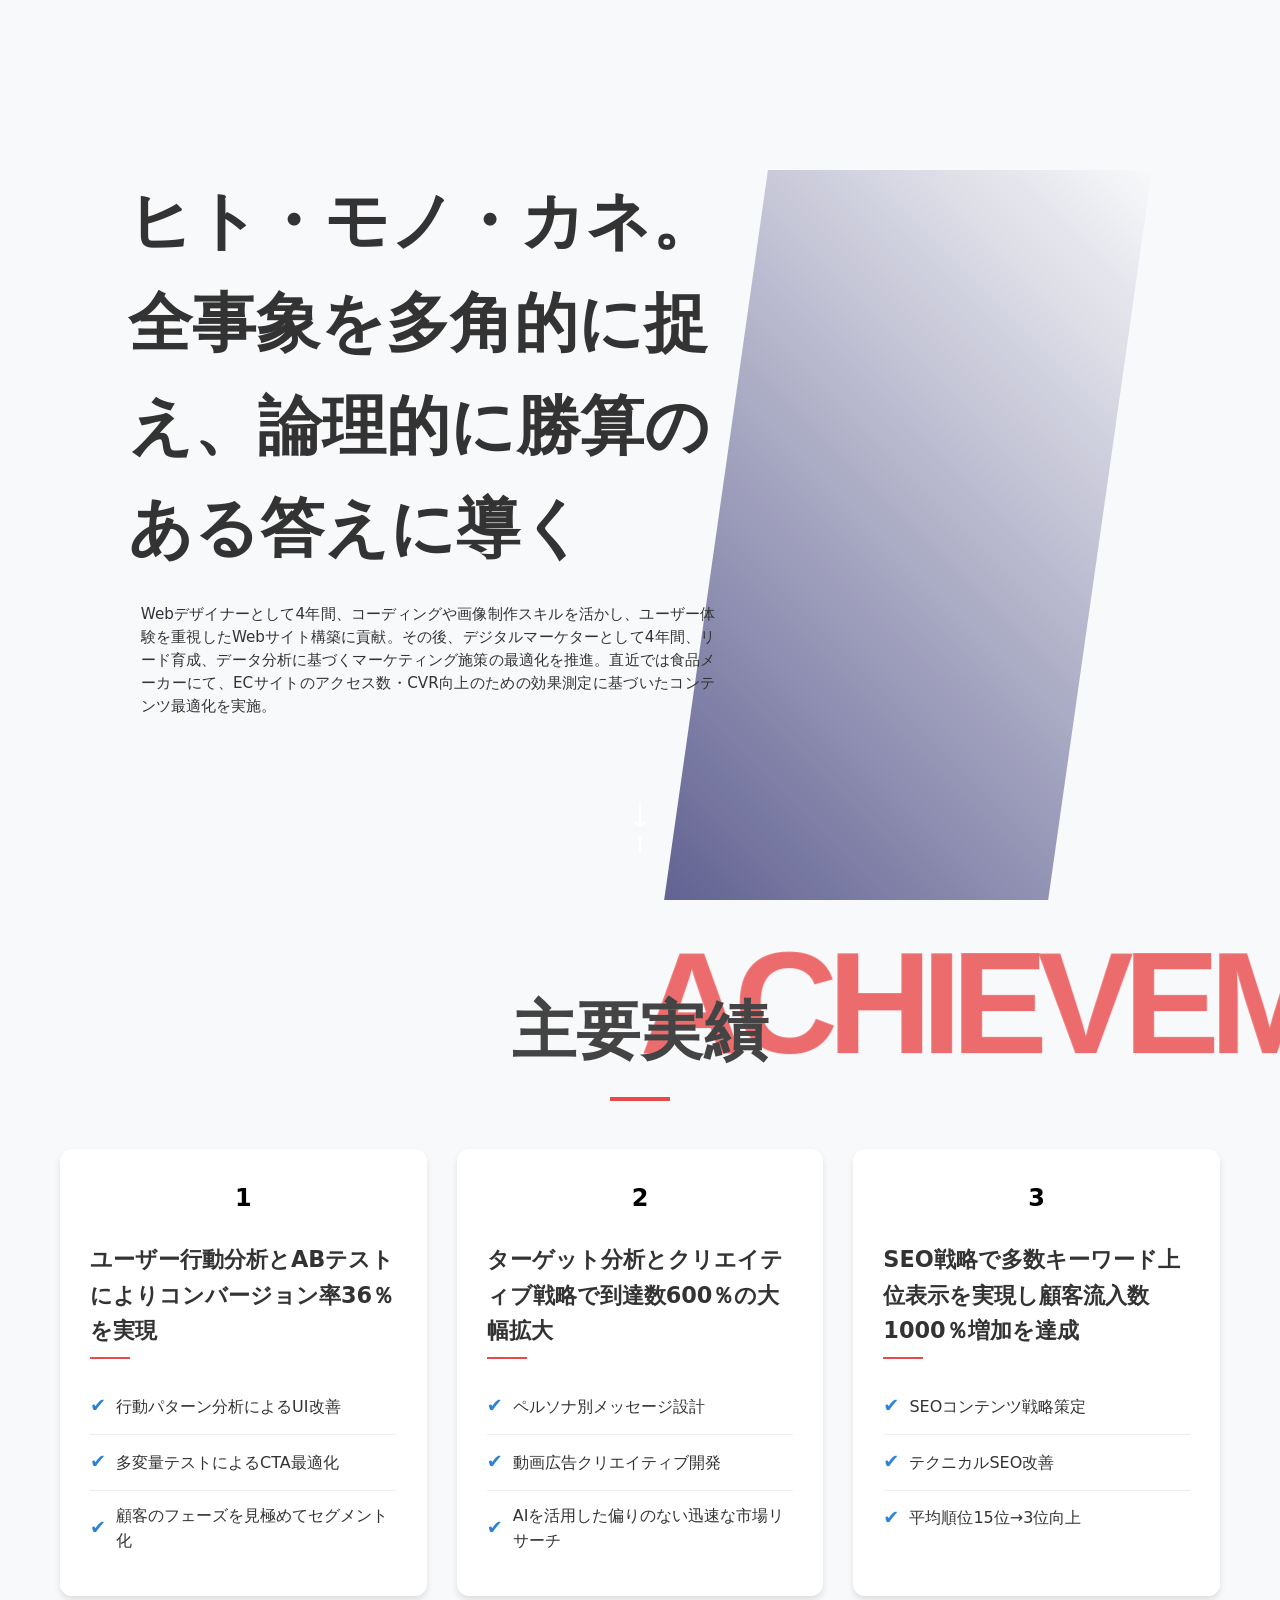
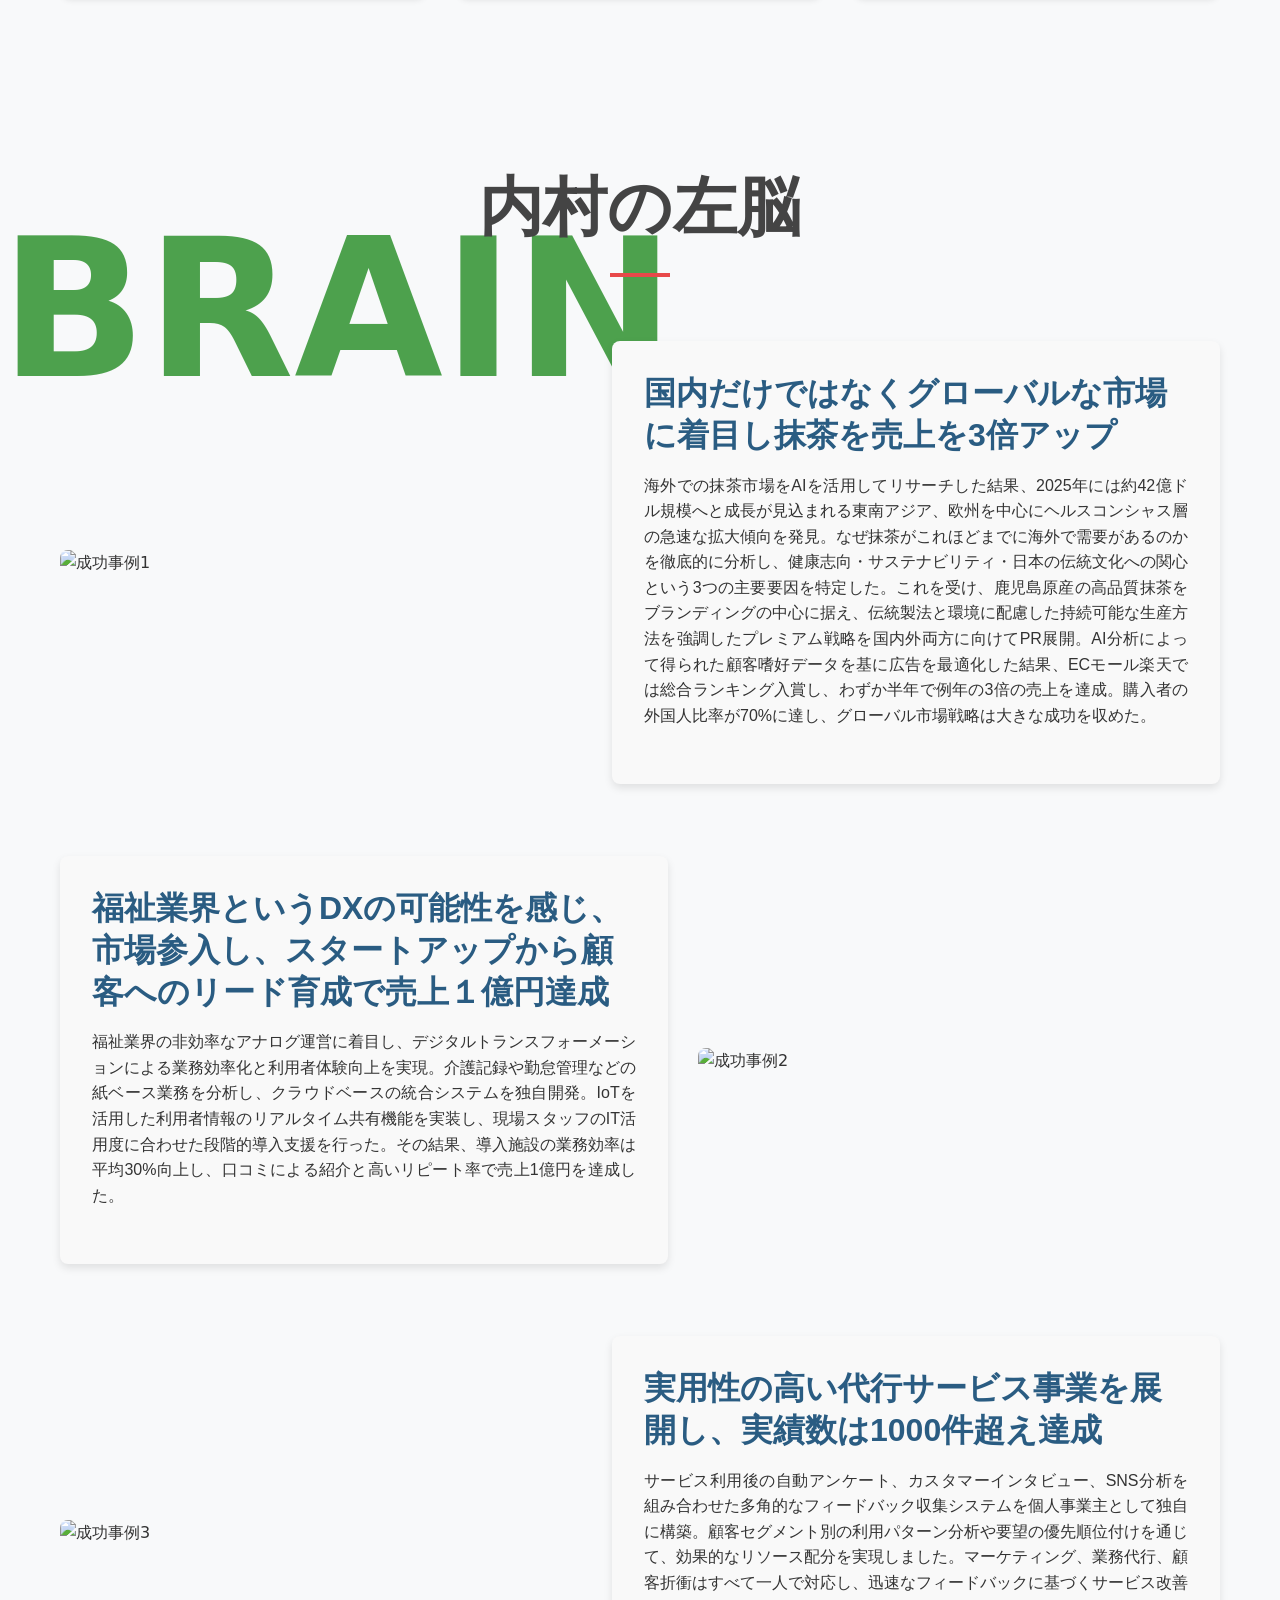
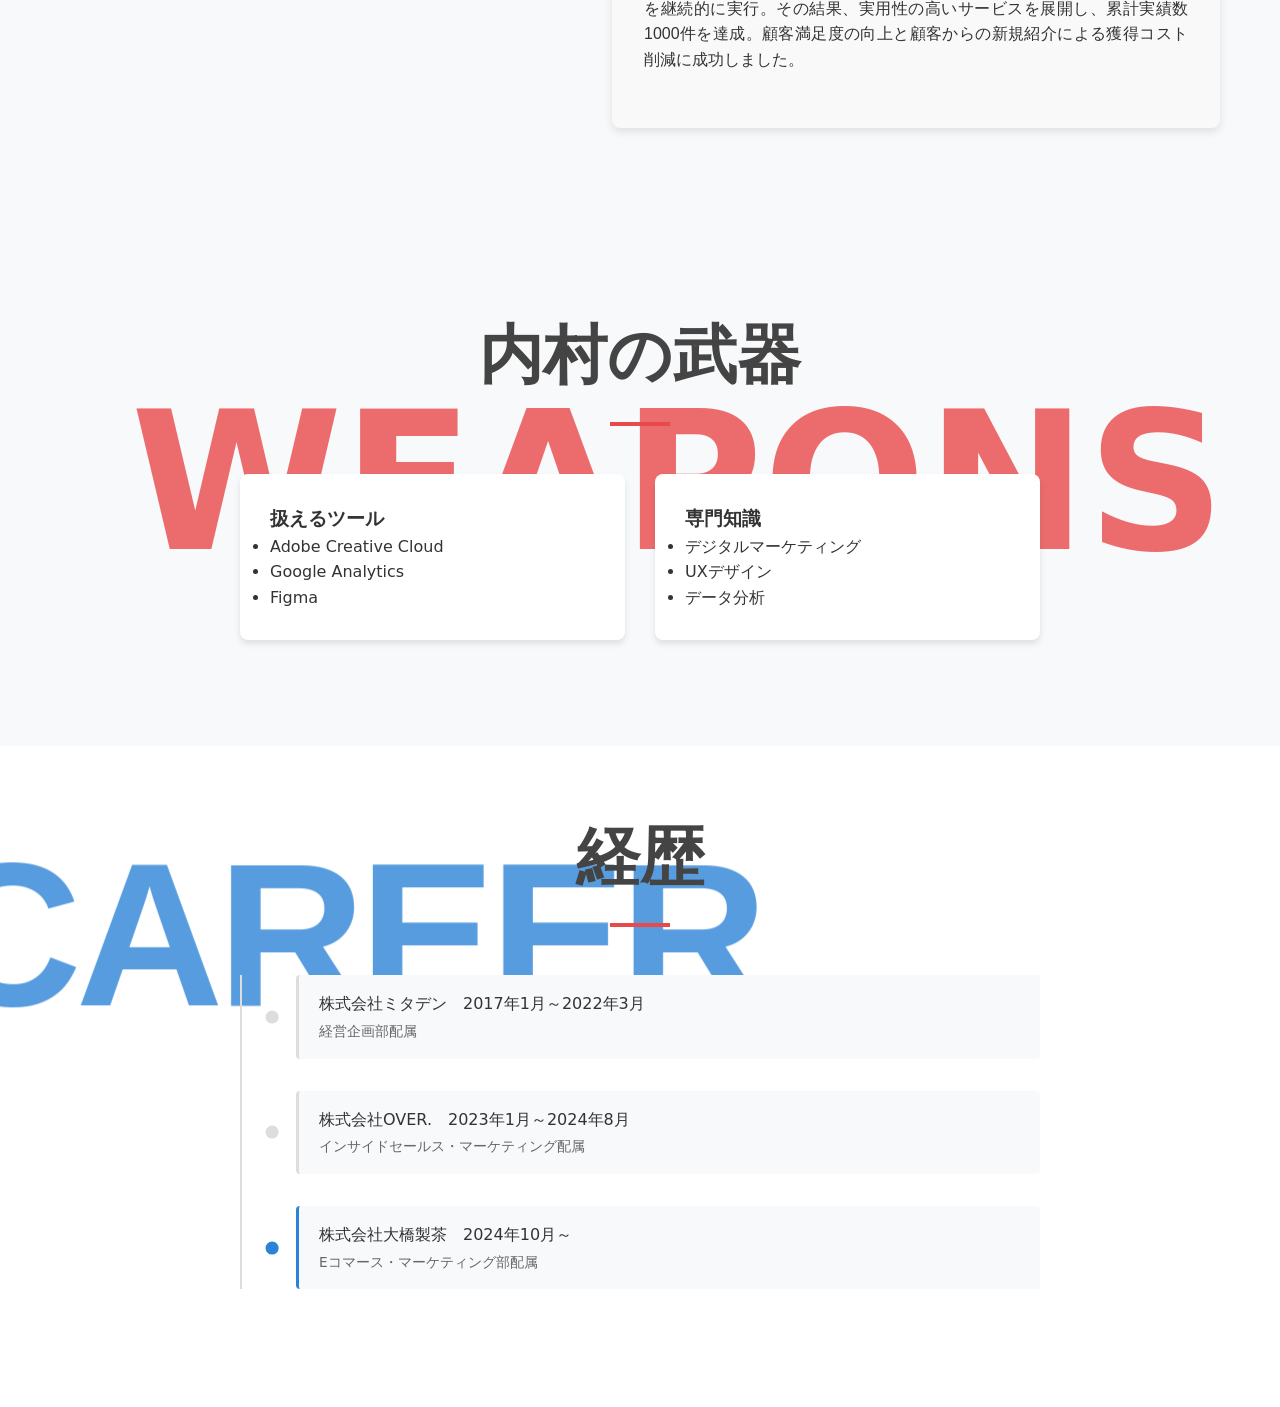
==== index.html @ acde678f "Add files via upload" ====
<!DOCTYPE html>
<html lang="ja">
<head>
<meta name="google-site-verification" content="MJXux5KA7sxXPzVAfUgo25WZaabigM0VlkFsy8UiKfc" />
  <meta charset="UTF-8">
  <meta name="viewport" content="width=device-width, initial-scale=1.0">
  <title>内村星弥の左脳</title>
  <style>
    :root {
            --primary: #2A5C82;
            --accent: #FF6B6B;
        }

        * {
            margin: 0;
            padding: 0;
            box-sizing: border-box;
        }

        body {
            font-family: 'Segoe UI', system-ui, sans-serif;
            overflow-x: hidden;
            background: #0a192f;
            color: white;
        }

        .hero-section {
            height: 100vh;
            position: relative;
            display: flex;
            align-items: center;
            padding: 0 10%;
            overflow: hidden;
        }

        .hero-content {
            position: relative;
            z-index: 2;
            max-width: 600px;
        }

        .hero-title {
            font-size: 4rem;
            margin-bottom: 1.5rem;
            opacity: 0;
            transform: translateY(30px);
            animation: titleReveal 1s 0.5s cubic-bezier(0.23, 1, 0.32, 1) forwards;
        }

        @keyframes titleReveal {
            to {
                opacity: 1;
                transform: translateY(0);
            }
        }

        .hero-image {
         position: absolute;
    right: 10%;
    width: 40%;
    height: 100vh;
    clip-path: polygon(25% 0%, 100% 0%, 75% 100%, 0% 100%);
    transform: translateX(30%);
    opacity: 0;
    animation: imageReveal 1.5s 1s cubic-bezier(0.23, 1, 0.32, 1) forwards;
        }
.hero-image video {
    width: 100%;
    height: 100%;
    object-fit: cover;
    object-position: center;
}

        @keyframes imageReveal {
            to {
                opacity: 1;
                transform: translateX(0);
            }
        }

        .hero-image::after {
            content: '';
            position: absolute;
            top: 0;
            left: 0;
            width: 100%;
            height: 100%;
            background: linear-gradient(45deg, #4A4A82 0%, transparent 100%);
            mix-blend-mode: multiply;
        }

        .hero-image img {
            width: 100%;
            height: 100%;
            object-fit: cover;
            object-position: center;
        }


	.hero-text {
    font-size: 0.95rem;
    line-height: 1.5;
    margin: 0.8rem;
    max-width: 100%;
    overflow-wrap: break-word;
    word-break: break-word;
    hyphens: auto;
    text-align: justify;
}




        .scrolldown {
            position: absolute;
            bottom: 40px;
            left: 50%;
            transform: translateX(-50%);
            animation: scrollBounce 2s infinite;
        }

        @keyframes scrollBounce {
            0%, 100% { transform: translateY(0); }
            50% { transform: translateY(-20px); }
        }

        .data-grid {
            display: grid;
            grid-template-columns: repeat(3, 1fr);
            gap: 2rem;
            margin-top: 3rem;
            opacity: 0;
            transform: translateY(30px);
            animation: gridReveal 1s 1.5s forwards;
        }

        @keyframes gridReveal {
            to {
                opacity: 1;
                transform: translateY(0);
            }
        }

        .data-item {
            padding: 1.5rem;
            border-left: 3px solid var(--accent);
            background: rgba(255,255,255,0.05);
        }

        @media (max-width: 768px) {
            .hero-section {
                flex-direction: column;
                padding-top: 100px;
            }

            .hero-image {
                position: relative;
                right: 0;
                width: 100%;
                height: 50vh;
                margin-top: 2rem;
            }


	.hero-text {
        font-size: 0.85rem;
        line-height: 1.4;
        margin: 0.6rem;
        padding-right: 10px;
        padding-left: 10px;
        letter-spacing: -0.02em;
    }

            .hero-title {
                font-size: 2.5rem;
            }
        }


    /* マーケティング実績セクション */
    .results-section {
      padding: 60px 0;
    }

    .container {
      max-width: 1200px;
      margin: 0 auto;
      padding: 0 20px;
    }

    .section-title {
      text-align: center;
      font-size: 2.5rem;
      margin-bottom: 50px;
      position: relative;
      color: var(--primary-color);
    }

    .section-title::after {
      content: '';
      display: block;
      width: 60px;
      height: 4px;
      background: var(--secondary-color);
      margin: 15px auto 0;
    }

    .achievement-grid {
      display: grid;
      grid-template-columns: repeat(auto-fit, minmax(300px, 1fr));
      gap: 30px;
    }

    .achievement-card {
      background: white;
      border-radius: 12px;
      padding: 30px;
      box-shadow: 0 4px 6px rgba(0, 0, 0, 0.1);
      transition: transform 0.3s ease, box-shadow 0.3s ease;
    }

    .achievement-card:hover {
      transform: translateY(-5px);
      box-shadow: 0 8px 15px rgba(0, 0, 0, 0.15);
    }

    .achievement-number {
      font-size: 1.5rem;
      color: black;
      font-weight: bold;
      margin-bottom: 15px;
    }

    .achievement-title {
      font-size: 1.4rem;
      color: var(--text-color);
      margin-bottom: 20px;
      position: relative;
      padding-bottom: 10px;
    }

    .achievement-title::after {
      content: '';
      position: absolute;
      bottom: 0;
      left: 0;
      width: 40px;
      height: 2px;
      background: var(--secondary-color);
    }

    .achievement-list {
      list-style: none;
    }

    .achievement-item {
      padding: 12px 0;
      border-bottom: 1px solid #eee;
      display: flex;
      align-items: center;
      gap: 10px;
    }

    .achievement-item:last-child {
      border-bottom: none;
    }

    .achievement-item::before {
      content: '✔';
      color: var(--primary-color);
      font-size: 1.2rem;
    }



    /* レスポンシブ対応 */
    @media (max-width: 768px) {
   .hero-section {
    padding: 80px 0;
  }

      .hero-container {
        flex-direction: column;
        gap: 30px;
      }

       .hero-image {
    flex: 0 0 100%;
    max-width: 100%;
  }

      .hero-image img {
        height: 300px;
        clip-path: circle(80% at 30% 50%);
      }

   

      .hero-title {
    font-size: 2rem;
  }

      .section-title {
        font-size: 2rem;
      }

      .achievement-grid {
        grid-template-columns: 1fr;
      }
    }
  </style>
</head>
<body>
  <section class="hero-section">
    <div class="hero-container">
      <div class="hero-image">
        <video autoplay muted loop playsinline>
        <source src="img\uchimuraMTG.permp4.mp4" type="video/mp4">
        お使いのブラウザは動画タグをサポートしていません。
    </video>
      </div>
      <div class="hero-content">
        <h1 class="hero-title">ヒト・モノ・カネ。<br>全事象を多角的に捉え、論理的に勝算のある答えに導く</h1>
        <p class="hero-text">
         Webデザイナーとして4年間、コーディングや画像制作スキルを活かし、ユーザー体験を重視したWebサイト構築に貢献。その後、デジタルマーケターとして4年間、リード育成、データ分析に基づくマーケティング施策の最適化を推進。直近では食品メーカーにて、ECサイトのアクセス数・CVR向上のための効果測定に基づいたコンテンツ最適化を実施。
        </p>
      </div>
    </div>
 <div class="scrolldown">
            <svg width="30" height="50" viewBox="0 0 30 50">
                <path d="M15 0 L15 25 M15 25 L20 20 M15 25 L10 20" stroke="white" fill="none" stroke-width="2"/>
                <path d="M15 35 L15 50" stroke="white" stroke-width="2" stroke-linecap="round"/>
            </svg>
        </div>
    </section>

  </section>

  <section class="results-section">
<div class="section-bg-text"><div class="achievements-text">ACHIEVEMENTS</div></div>
    <div class="container">
      <h2 class="section-title">主要実績</h2>
      
      <div class="achievement-grid">
        <div class="achievement-card">
          <div class="achievement-number">1</div>
          <h3 class="achievement-title">ユーザー行動分析とABテストによりコンバージョン率36％を実現</h3>
          <ul class="achievement-list">
            <li class="achievement-item">行動パターン分析によるUI改善</li>
            <li class="achievement-item">多変量テストによるCTA最適化</li>
            <li class="achievement-item">顧客のフェーズを見極めてセグメント化</li>
          </ul>
        </div>

        <div class="achievement-card">
          <div class="achievement-number">2</div>
          <h3 class="achievement-title">ターゲット分析とクリエイティブ戦略で到達数600％の大幅拡大</h3>
          <ul class="achievement-list">
            <li class="achievement-item">ペルソナ別メッセージ設計</li>
            <li class="achievement-item">動画広告クリエイティブ開発</li>
            <li class="achievement-item">AIを活用した偏りのない迅速な市場リサーチ</li>
          </ul>
        </div>

        <div class="achievement-card">
          <div class="achievement-number">3</div>
          <h3 class="achievement-title">SEO戦略で多数キーワード上位表示を実現し顧客流入数1000％増加を達成</h3>
          <ul class="achievement-list">
            <li class="achievement-item">SEOコンテンツ戦略策定</li>
            <li class="achievement-item">テクニカルSEO改善</li>
            <li class="achievement-item">平均順位15位→3位向上</li>
          </ul>
        </div>
      </div>
    </div>
  </div>
  </section>

<!-- 内村の左脳セクション -->
   <section class="section">
       <div class="bg-text" data-section="brain">BRAIN</div>
    <div class="container">
        <h2 class="section-title">内村の左脳</h2>
            <div class="success-cases">
                <!-- 成功事例1 -->
                <div class="case-item">
                    <div class="case-image">
                        <img src="img\抹茶左脳.gif" alt="成功事例1">
                    </div>
                    <div class="case-content">
                        <h3 class="case-title">国内だけではなくグローバルな市場に着目し抹茶を売上を3倍アップ</h3><p class="body-text">海外での抹茶市場をAIを活用してリサーチした結果、2025年には約42億ドル規模へと成長が見込まれる東南アジア、欧州を中心にヘルスコンシャス層の急速な拡大傾向を発見。なぜ抹茶がこれほどまでに海外で需要があるのかを徹底的に分析し、健康志向・サステナビリティ・日本の伝統文化への関心という3つの主要要因を特定した。これを受け、鹿児島原産の高品質抹茶をブランディングの中心に据え、伝統製法と環境に配慮した持続可能な生産方法を強調したプレミアム戦略を国内外両方に向けてPR展開。AI分析によって得られた顧客嗜好データを基に広告を最適化した結果、ECモール楽天では総合ランキング入賞し、わずか半年で例年の3倍の売上を達成。購入者の外国人比率が70%に達し、グローバル市場戦略は大きな成功を収めた。</p>
                    </div>
                </div>
                <!-- 成功事例2 -->
                <div class="case-item">
                    <div class="case-image">
                        <img src="img\DX左脳.gif" alt="成功事例2">
                    </div>
                    <div class="case-content">
                        <h3 class="case-title">福祉業界というDXの可能性を感じ、市場参入し、スタートアップから顧客へのリード育成で売上１億円達成</h3>
                        <p class="body-text">福祉業界の非効率なアナログ運営に着目し、デジタルトランスフォーメーションによる業務効率化と利用者体験向上を実現。介護記録や勤怠管理などの紙ベース業務を分析し、クラウドベースの統合システムを独自開発。IoTを活用した利用者情報のリアルタイム共有機能を実装し、現場スタッフのIT活用度に合わせた段階的導入支援を行った。その結果、導入施設の業務効率は平均30%向上し、口コミによる紹介と高いリピート率で売上1億円を達成した。</p>
                    </div>
                </div>
                <!-- 成功事例3 -->
                <div class="case-item">
                    <div class="case-image">
                        <img src="img\代行左脳.gif" alt="成功事例3">
                    </div>
                    <div class="case-content">
                        <h3 class="case-title">実用性の高い代行サービス事業を展開し、実績数は1000件超え達成</h3>
                        <p class="body-text">サービス利用後の自動アンケート、カスタマーインタビュー、SNS分析を組み合わせた多角的なフィードバック収集システムを個人事業主として独自に構築。顧客セグメント別の利用パターン分析や要望の優先順位付けを通じて、効果的なリソース配分を実現しました。マーケティング、業務代行、顧客折衝はすべて一人で対応し、迅速なフィードバックに基づくサービス改善を継続的に実行。その結果、実用性の高いサービスを展開し、累計実績数1000件を達成。顧客満足度の向上と顧客からの新規紹介による獲得コスト削減に成功しました。</p>
                    </div>
                </div>
            </div>
        </div>
    </section>


    <!-- 内村の武器セクション -->
    <section class="section">
      <div class="bg-text weapons-bg-text">WEAPONS</div>
    <div class="container">
        <h2 class="section-title">内村の武器</h2>
            <div class="weapons-grid">
                <div class="weapon-category">
                    <h3>扱えるツール</h3>
                    <ul>
                        <li>Adobe Creative Cloud</li>
                        <li>Google Analytics</li>
                        <li>Figma</li>
                    </ul>
                </div>
                <div class="weapon-category">
                    <h3>専門知識</h3>
                    <ul>
                        <li>デジタルマーケティング</li>
                        <li>UXデザイン</li>
                        <li>データ分析</li>
                    </ul>
                </div>
            </div>
        </div>
　  </section>


<section class="career-section">
 <div class="section-bg-text">CAREER</div>
  <div class="container">
    <h2 class="section-title">経歴</h2>
    
    <div class="timeline">
      <!-- ミタデン -->
      <div class="timeline-item">
        <div class="timeline-marker"></div>
        <div class="timeline-content">
          <h3>株式会社ミタデン　2017年1月～2022年3月</h3>
          <p>経営企画部配属</p>
        </div>
      </div>

      <!-- OVER -->
      <div class="timeline-item">
        <div class="timeline-marker"></div>
        <div class="timeline-content">
          <h3>株式会社OVER.　2023年1月～2024年8月</h3>
          <p>インサイドセールス・マーケティング配属</p>
        </div>
      </div>

      <!-- 大橋製茶（点滅アニメーション） -->
      <div class="timeline-item active">
        <div class="timeline-marker"></div>
        <div class="timeline-content">
          <h3>株式会社大橋製茶　2024年10月～</h3>
          <p>Eコマース・マーケティング部配属</p>
        </div>
      </div>
    </div>
 　</div>
  </div>
</section>



   <style>


/* 小タイトル用スタイル */
.case-title {
    font-size: 1.8rem; /* 視認性向上のために少し大きめのフォントサイズ */
    font-weight: bold; /* 強調のための太字 */
    color: #2A5C82; /* コントラストの良いダークブルー */
    margin-bottom: 1rem; /* タイトル下の余白 */
    text-align: left; /* 左揃え */
    line-height: 1.4; /* 読みやすい行間 */
    font-family: "Helvetica Neue", Arial, "Hiragino Kaku Gothic ProN", "Hiragino Sans", Meiryo, sans-serif; /* 日本語フォント対応 */
}

/* 本文用スタイル */
.body-text {
    font-size: 1rem; /* 読みやすいサイズ */
    line-height: 1.6; /* 読みやすさのための行間 */
    color: #333333; /* コントラストの良いダークグレー */
    margin-bottom: 1.5rem; /* 段落間の余白 */
    text-align: justify; /* 両端揃え */
    font-family: "Helvetica Neue", Arial, "Hiragino Kaku Gothic ProN", "Hiragino Sans", Meiryo, sans-serif; /* 日本語フォント対応 */
}

/* コンテンツセクション用スタイル（余白とレイアウト） */
.case-content {
    padding: 2rem; /* コンテンツ周りの内部余白 */
    margin: 1rem auto; /* 中央揃えと上下マージン */
    max-width: 800px; /* 読みやすさのための最大幅 */
    background-color: #f9f9f9; /* 背景色 */
    border-radius: 8px; /* 角丸 */
    box-shadow: 0 4px 8px rgba(0, 0, 0, 0.1); /* 影で立体感を演出 */
}



        :root {
            --primary-color: #2c83d6;
            --secondary-color: #e8494a;
            --text-color: #333;
            --bg-color: #f8f9fa;
            --section-spacing: 80px;
        }

        /* 基本設定と共通スタイル */
        * {
            box-sizing: border-box;
            margin: 0;
            padding: 0;
        }

        body {
            font-family: 'Segoe UI', system-ui, sans-serif;
            line-height: 1.6;
            color: var(--text-color);
            background-color: var(--bg-color);
        }

        .container {
            max-width: 1200px;
            margin: 0 auto;
            padding: 0 20px;
        }

        .section {
            padding: var(--section-spacing) 0;
            position: relative;
            overflow: hidden;
        }

        .section-title {
            font-size: 2rem;
            color: var(--primary-color);
            margin-bottom: 40px;
            text-align: center;
            position: relative;
            z-index: 2;
        }

        .bg-text {
            position: absolute;
            font-size: clamp(6rem, 15vw, 12rem);
            font-weight: 900;
            color: rgba(0,0,0,0.03);
            white-space: nowrap;
            z-index: 1;
            pointer-events: none;
            user-select: none;
        }




        /* 内村の左脳セクション */
        .success-cases {
            display: grid;
            gap: 40px;
        }

        .case-item {
            display: flex;
            gap: 30px;
            align-items: center;
        }

        .case-item:nth-child(even) {
            flex-direction: row-reverse;
        }

        .case-image {
            flex: 0 0 45%;
            border-radius: 8px;
            overflow: hidden;
        }

        .case-image img {
            width: 100%;
            height: 300px;
            object-fit: cover;
        }


	.case-title {
    font-size: 2rem; /* 現在のサイズ */
    font-weight: bold; /* 太字で強調 */
    line-height: 1.3; /* 行間を調整 */
}
        .case-content {
            flex: 1;
        }

        /* 内村の武器セクション */
        .weapons-grid {
            display: grid;
            grid-template-columns: repeat(2, 1fr);
            gap: 30px;
            max-width: 800px;
            margin: 0 auto;
        }

        .weapon-category {
            background: white;
            padding: 30px;
            border-radius: 8px;
            box-shadow: 0 4px 6px rgba(0,0,0,0.1);
        }

.bg-text[data-section="brain"] {
    color: rgba(34, 139, 34, 0.8); /* 緑色 (Forest Green) を適用し透明度を0.1に設定 */
 animation: bg-scroll-right 30s linear infinite;

}

@keyframes bg-scroll-right {
  0% { transform: translate3d(100%, -50%, 0); }
  100% { transform: translate3d(-100%, -50%, 0); }
}


　　　　/* BRAINの背景テキスト修正 */
.bg-text brain-bg-text {
   color: rgba(34, 139, 34, 0.8); /* 緑色 (Forest Green) を適用し透明度を0.1に設定 */
    top: 15%;
    left: -50%; /* 左の位置を修正して「B」が見えるように */
    transform: translateX(-5%); /* 微調整 */
}

/* WEAPONSの背景テキスト修正 */
.weapons-bg-text {
    color: rgba(232, 73, 74, 0.8); /* 赤色を薄く */
    top: 20%;
    right: 0%;
    transform: translateX(-5%); /* 微調整 */
 animation: bg-scroll-left 60s linear infinite;
}
	/* 左から右へのアニメーション */
@keyframes bg-scroll-left {
  0% { transform: translate3d(-100%, -50%, 0); }
  100% { transform: translate3d(100%, -50%, 0); }
}

/* 中央揃え修正版 */
.achievement-number {
  text-align: center;
  width: 100%;
  position: relative;
  margin: 0 auto 1.5rem;
  display: flex;
  flex-direction: column;
  align-items: center;
  justify-content: center;
}

/* グラデーション背景付き */
.achievement-number::before {
  content: '';
  width: 60px;
  height: 60px;
  background: linear-gradient(145deg, #2A5C82 0%, #5FB0E8 100%);
  border-radius: 50%;
  position: absolute;
  top: 50%;
  left: 50%;
  transform: translate(-50%, -50%);
  z-index: -1;
  box-shadow: 0 4px 15px rgba(42, 92, 130, 0.3);
}

.achievement-number span {
  font-size: 1.8rem;
  font-weight: 900;
  color: white;
  position: relative;
  z-index: 2;
  text-shadow: 0 2px 4px rgba(0,0,0,0.2);
}

/* ホバーエフェクト */
.achievement-card:hover .achievement-number::before {
  transform: translate(-50%, -50%) scale(1.1);
  transition: transform 0.3s cubic-bezier(0.23, 1, 0.32, 1);
}

/* レスポンシブ対応 */
@media (max-width: 768px) {


 .case-title {
        font-size: 1.5rem; /* モバイル向けにフォントサイズ調整 */
    }

    .body-text {
        font-size: 0.9rem; /* モバイル向けにフォントサイズ調整 */
    }

    .case-content {
        padding: 1rem; /* モバイル向けに余白調整 */
    }

  .achievement-number::before {
    width: 50px;
    height: 50px;
  }
  
  .achievement-number span {
    font-size: 1.5rem;
  }
}


        /* レスポンシブ対応 */
        @media (max-width: 768px) {
              .case-item, 
    .case-item:nth-child(even) {
        flex-direction: column;
    }

        }
    </style>



<style>

/* オーバーサイズ背景テキストの基本スタイル */
.career-section,
.results-section {
  position: relative;
  overflow: hidden;
  padding: 80px 0;
}

.section-bg-text {
    position: absolute;
  top: 15%; /* 大幅に上方に移動 */

 transform: translate3d(-100%, -15%, 0); /* GPU最適化 */
  will-change: transform;
  animation: bg-scroll 25s linear infinite;
  text-align: right; /* テキスト自体も右寄せ */
  font-size: clamp(8rem, 25vw, 18rem); /* サイズ拡大 */
  font-weight: 900;
  color: rgba(0, 0, 0, 0.1); /* 透明度調整 */
  white-space: nowrap;
  text-transform: uppercase;
  line-height: 0.7; /* 行間を詰める */
  z-index: 1;
  pointer-events: none;
  user-select: none;
  font-family: 'Arial Black', sans-serif;
  letter-spacing: -0.03em;

}

@keyframes bg-scroll {
    0% { transform: translate3d(-100%, -15%, 0); }
    100% { transform: translate3d(100%, -15%, 0); }
}






/* 経歴セクションカスタマイズ */
.career-section .section-bg-text {
  color: rgba(44, 131, 214, 0.8); /* 薄い青色 */
   top: 20%;
 font-size: clamp(5.5rem, 16vw, 13rem); /* さらにサイズ縮小 */
  animation: bg-scroll-right 35s linear infinite;
  transform: translate(-8%, -10%)
}

/* 実績セクションカスタマイズ */
.results-section .section-bg-text {
  color: rgba(232, 73, 74, 0.8); /* 薄い赤色 */
     top: 12%;
 font-size: clamp(5.5rem, 16vw, 13rem); /* さらにサイズ縮小 */
  letter-spacing: -0.07em; /* 文字間隔をより狭く */
    transform: none; /* 既存のtransformを上書き解除 */
  white-space: nowrap;
animation: bg-scroll 40s linear infinite;
left: 50%; /* left指定を削除 */

}

@keyframes moveText {
    0% {
        left: -100%;
    }
    100% {
        left: 100%;
    }
}


/* セクションコンテンツのスタイル */
.container {
  position: relative;
  z-index: 2; /* 背景テキストより前面に */
  max-width: 1200px;
  margin: 0 auto;
  padding: 0 20px;
}

.section-title {
  position: relative;
  font-size: 2rem;
  color: #333;
  margin-bottom: 40px;
  text-align: center;
}




:root {
  --timeline-color: #ddd;
  --active-color: #2c83d6;
  --marker-size: 0.8rem; /* マーカーサイズを相対単位で設定 */
  --line-width: 2px; /* 線の太さ */
}



.career-section {
  padding: 3.75rem 0;
  background: #fff;
}

.section-title {
  text-align: center;
  font-size: 4rem;
  margin-bottom: 3rem;
  color: #444;
}

/* タイムライン全体 */
.timeline {
  position: relative;
  max-width: 50rem;
  margin: 0 auto;
  padding-left: 2rem; /* 左側の余白 */
}

/* 縦線 */
.timeline::before {
  content: '';
  position: absolute;
  left: 0;
  top: 0;
  height: 100%;
  width: var(--line-width);
  background: var(--timeline-color);
  z-index: 1;
}

/* 各アイテム */
.timeline-item {
  position: relative;
  margin-bottom: 2rem;
  min-height: 3.5rem;
  display: flex;
  align-items: center;
}

/* マーカー丸 */
.timeline-marker {
  position: absolute;
  left: 0;
  top: 50%;
  transform: translate(-50%, -50%); /* 中央揃え調整 */
  width: var(--marker-size);
  height: var(--marker-size);
  border-radius: 50%;
  background-color: var(--timeline-color);
  z-index: 2; /* 線より前面に表示 */
}

/* アクティブなマーカー */
.timeline-item.active .timeline-marker {
  background-color: var(--active-color);
  animation: pulse 2s infinite ease-in-out;
}

@keyframes pulse {
  0% { box-shadow: 0 0 0 0 rgba(44,131,214,0.4); }
  70% { box-shadow: 0 0 0 0.4rem rgba(44,131,214,0); }
  100% { box-shadow: 0 0 0 0 rgba(44,131,214,0); }
}

/* コンテンツエリア */
.timeline-content {
  margin-left: 1.5rem;
  background: #f8f9fa;
  padding: 1rem 1.25rem;
  border-radius: 0.25rem;
  width: 100%;
  border-left: 3px solid var(--timeline-color);
}

.timeline-item.active .timeline-content {
  border-left-color: var(--active-color);
}

.timeline-content h3 {
  color: #333;
  margin-bottom: 0.25rem;
  font-size: 1rem;
  font-weight: normal;
}

.timeline-content p {
  color: #666;
  font-size: 0.85rem;
  margin: 0;
}


/* レスポンシブ対応 */
@media (max-width: 768px) {
  .timeline {
    padding-left: 1.5rem;
  }
  
  .timeline-content {
    margin-left: 1rem;
  }


@media (max-width: 768px) {
    .case-title {
        font-size: 1.8rem; /* モバイル用に少し小さく */
    }
}

 .career-section .section-bg-text {
    top: 5% !important;
    animation: bg-scroll-mobile 35s linear infinite;
    /* 初期位置を画面左端外から画面右端内に変更 */
    transform: translate3d(-50%, -5%, 0); /* 変更点 */
  }
@keyframes bg-scroll-mobile { /* 追加 */
    0% {
      transform: translate3d(120%, -5%, 0); /* モバイル右開始位置 */
    }
    100% {
      transform: translate3d(-120%, -5%, 0); /* モバイル左終了位置 */
    }
  }
  }
  
  .results-section .section-bg-text {
    top: 7% !important;
    font-size: clamp(3.8rem, 16vw, 9rem);
  
  }

}


</style>


</body>
</html>
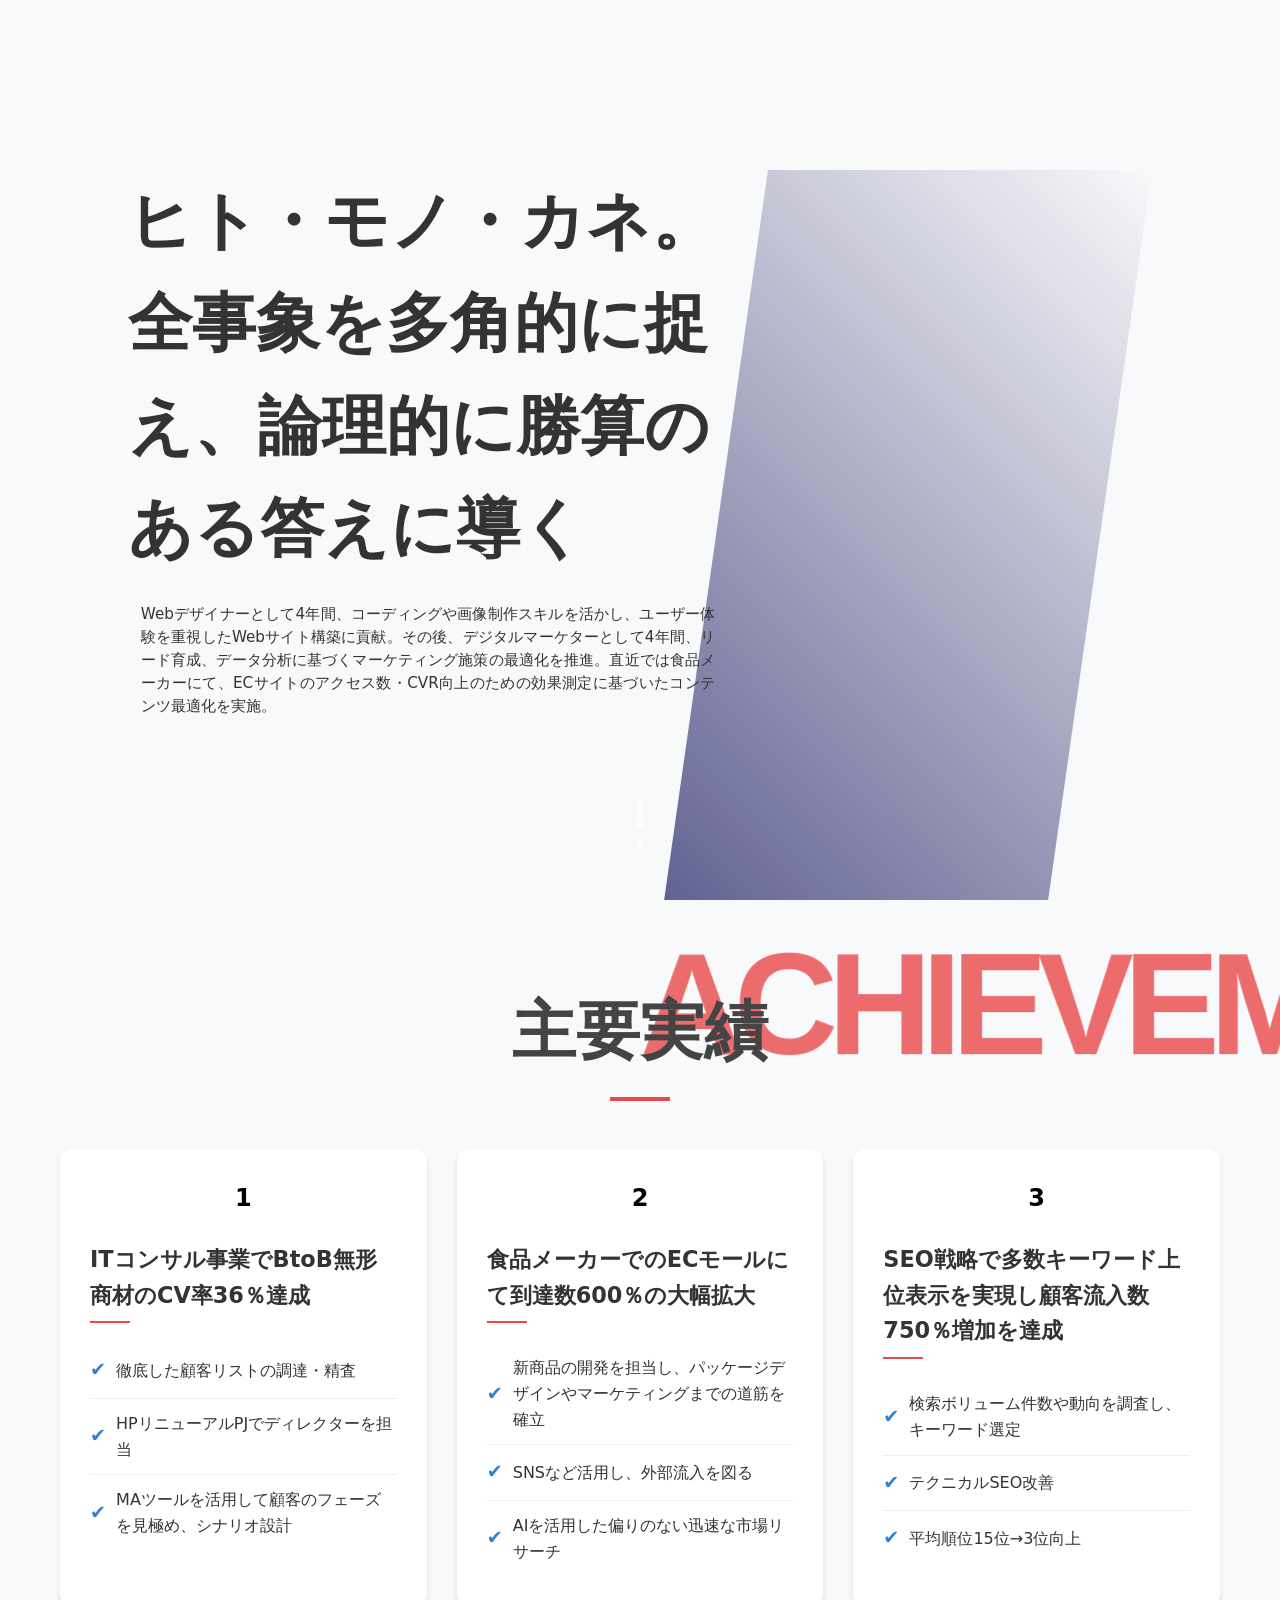
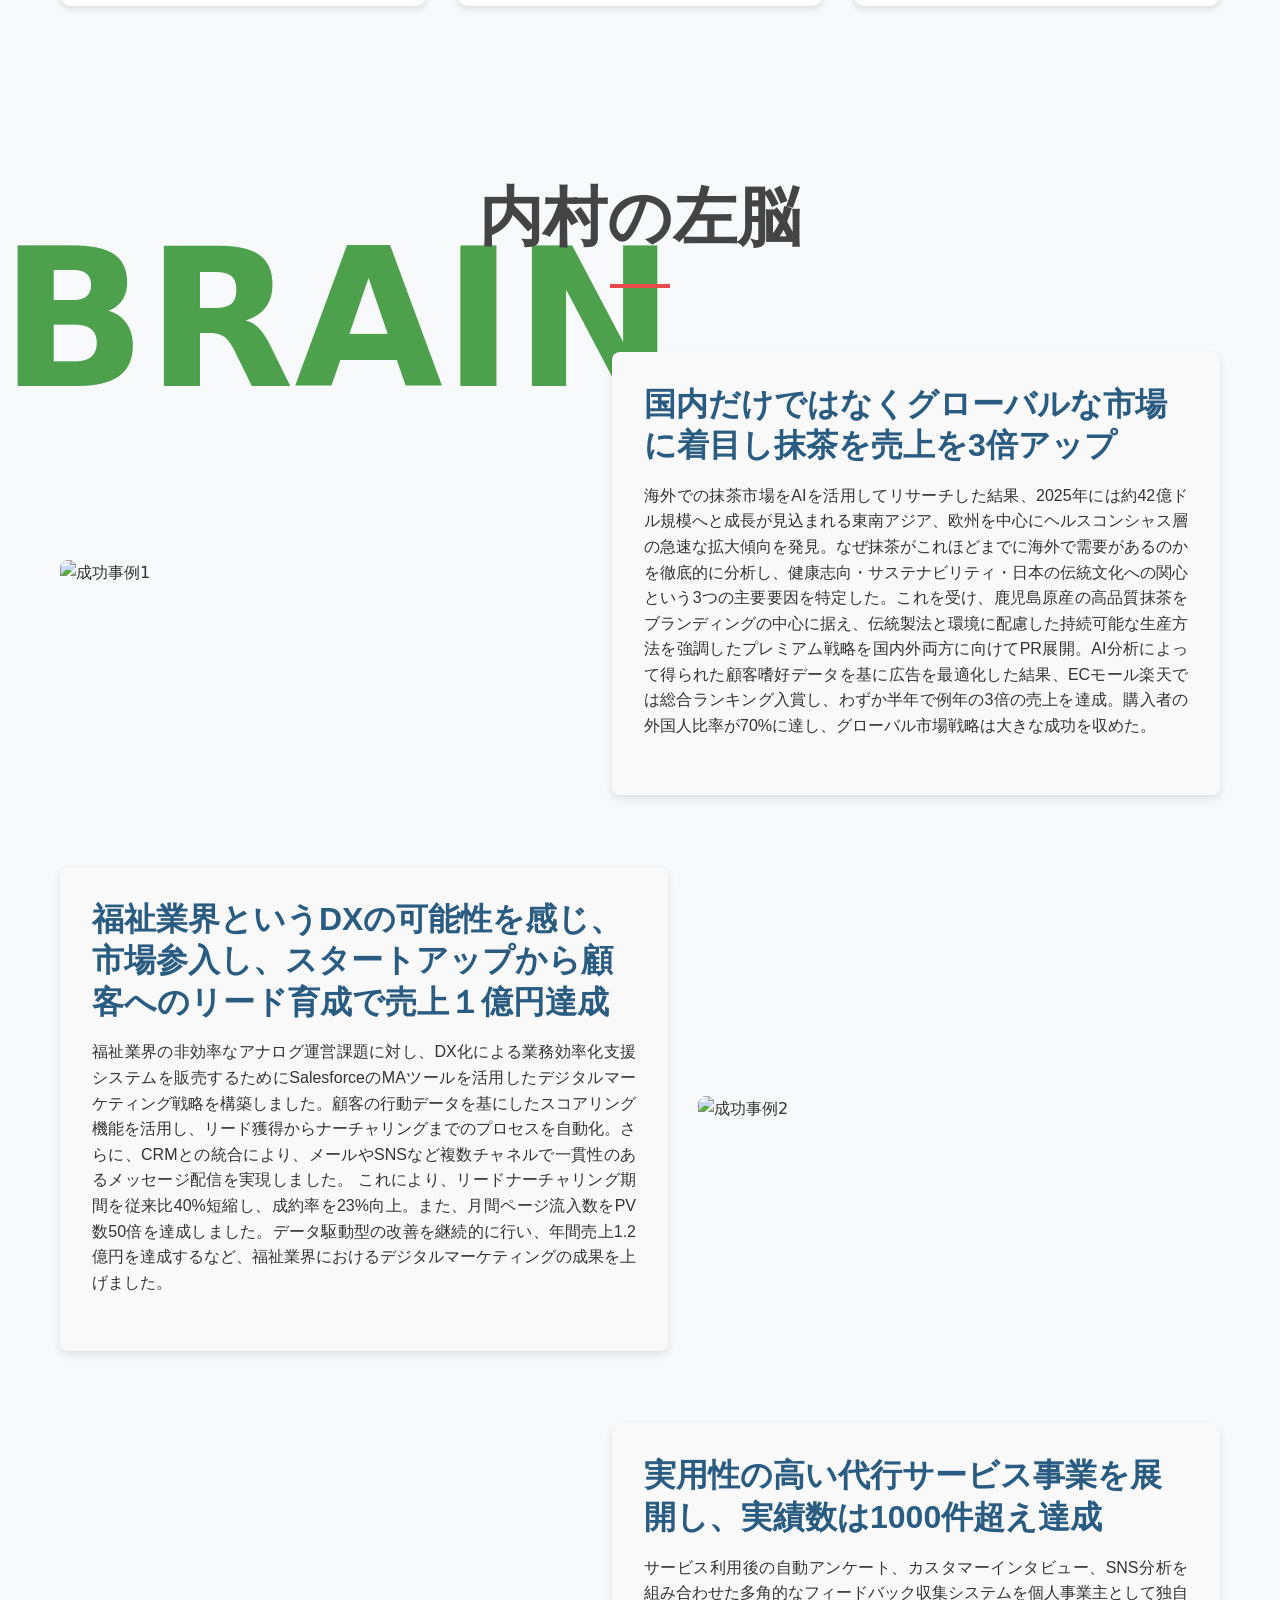
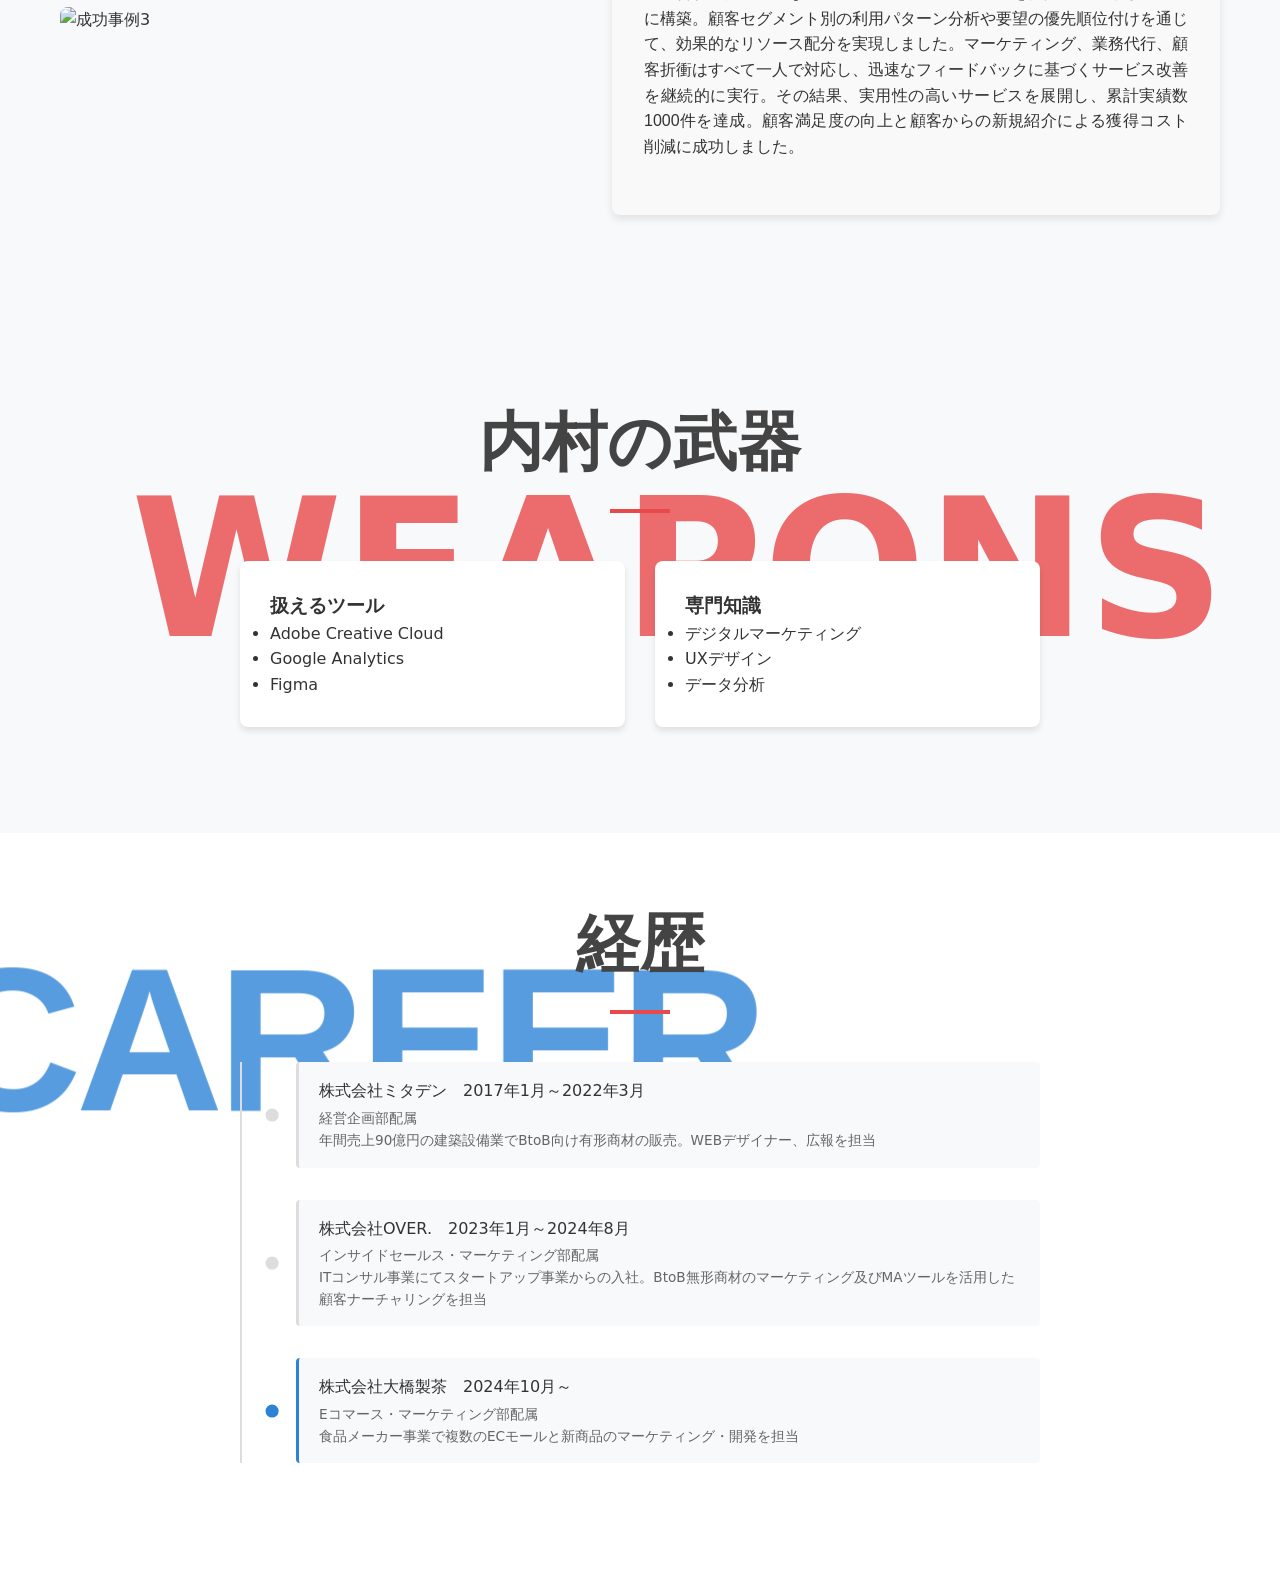
==== commit 35647f82: "Add files via upload" ====
--- a/index.html
+++ b/index.html
@@ -344,29 +344,29 @@
       <div class="achievement-grid">
         <div class="achievement-card">
           <div class="achievement-number">1</div>
-          <h3 class="achievement-title">ユーザー行動分析とABテストによりコンバージョン率36％を実現</h3>
+          <h3 class="achievement-title">ITコンサル事業でBtoB無形商材のCV率36％達成</h3>
           <ul class="achievement-list">
-            <li class="achievement-item">行動パターン分析によるUI改善</li>
-            <li class="achievement-item">多変量テストによるCTA最適化</li>
-            <li class="achievement-item">顧客のフェーズを見極めてセグメント化</li>
+            <li class="achievement-item">徹底した顧客リストの調達・精査</li>
+            <li class="achievement-item">HPリニューアルPJでディレクターを担当</li>
+            <li class="achievement-item">MAツールを活用して顧客のフェーズを見極め、シナリオ設計</li>
           </ul>
         </div>
 
         <div class="achievement-card">
           <div class="achievement-number">2</div>
-          <h3 class="achievement-title">ターゲット分析とクリエイティブ戦略で到達数600％の大幅拡大</h3>
+          <h3 class="achievement-title">食品メーカーでのECモールにて到達数600％の大幅拡大</h3>
           <ul class="achievement-list">
-            <li class="achievement-item">ペルソナ別メッセージ設計</li>
-            <li class="achievement-item">動画広告クリエイティブ開発</li>
+            <li class="achievement-item">新商品の開発を担当し、パッケージデザインやマーケティングまでの道筋を確立</li>
+            <li class="achievement-item">SNSなど活用し、外部流入を図る</li>
             <li class="achievement-item">AIを活用した偏りのない迅速な市場リサーチ</li>
           </ul>
         </div>
 
         <div class="achievement-card">
           <div class="achievement-number">3</div>
-          <h3 class="achievement-title">SEO戦略で多数キーワード上位表示を実現し顧客流入数1000％増加を達成</h3>
+          <h3 class="achievement-title">SEO戦略で多数キーワード上位表示を実現し顧客流入数750％増加を達成</h3>
           <ul class="achievement-list">
-            <li class="achievement-item">SEOコンテンツ戦略策定</li>
+            <li class="achievement-item">検索ボリューム件数や動向を調査し、キーワード選定</li>
             <li class="achievement-item">テクニカルSEO改善</li>
             <li class="achievement-item">平均順位15位→3位向上</li>
           </ul>
@@ -398,7 +398,8 @@
                     </div>
                     <div class="case-content">
                         <h3 class="case-title">福祉業界というDXの可能性を感じ、市場参入し、スタートアップから顧客へのリード育成で売上１億円達成</h3>
-                        <p class="body-text">福祉業界の非効率なアナログ運営に着目し、デジタルトランスフォーメーションによる業務効率化と利用者体験向上を実現。介護記録や勤怠管理などの紙ベース業務を分析し、クラウドベースの統合システムを独自開発。IoTを活用した利用者情報のリアルタイム共有機能を実装し、現場スタッフのIT活用度に合わせた段階的導入支援を行った。その結果、導入施設の業務効率は平均30%向上し、口コミによる紹介と高いリピート率で売上1億円を達成した。</p>
+                        <p class="body-text">福祉業界の非効率なアナログ運営課題に対し、DX化による業務効率化支援システムを販売するためにSalesforceのMAツールを活用したデジタルマーケティング戦略を構築しました。顧客の行動データを基にしたスコアリング機能を活用し、リード獲得からナーチャリングまでのプロセスを自動化。さらに、CRMとの統合により、メールやSNSなど複数チャネルで一貫性のあるメッセージ配信を実現しました。
+これにより、リードナーチャリング期間を従来比40%短縮し、成約率を23%向上。また、月間ページ流入数をPV数50倍を達成しました。データ駆動型の改善を継続的に行い、年間売上1.2億円を達成するなど、福祉業界におけるデジタルマーケティングの成果を上げました。</p>
                     </div>
                 </div>
                 <!-- 成功事例3 -->
@@ -454,7 +455,7 @@
         <div class="timeline-marker"></div>
         <div class="timeline-content">
           <h3>株式会社ミタデン　2017年1月～2022年3月</h3>
-          <p>経営企画部配属</p>
+          <p>経営企画部配属<br>年間売上90億円の建築設備業でBtoB向け有形商材の販売。WEBデザイナー、広報を担当</p>
         </div>
       </div>
 
@@ -463,7 +464,7 @@
         <div class="timeline-marker"></div>
         <div class="timeline-content">
           <h3>株式会社OVER.　2023年1月～2024年8月</h3>
-          <p>インサイドセールス・マーケティング配属</p>
+          <p>インサイドセールス・マーケティング部配属<br>ITコンサル事業にてスタートアップ事業からの入社。BtoB無形商材のマーケティング及びMAツールを活用した顧客ナーチャリングを担当</p>
         </div>
       </div>
 
@@ -472,7 +473,7 @@
         <div class="timeline-marker"></div>
         <div class="timeline-content">
           <h3>株式会社大橋製茶　2024年10月～</h3>
-          <p>Eコマース・マーケティング部配属</p>
+          <p>Eコマース・マーケティング部配属<br>食品メーカー事業で複数のECモールと新商品のマーケティング・開発を担当</p>
         </div>
       </div>
     </div>
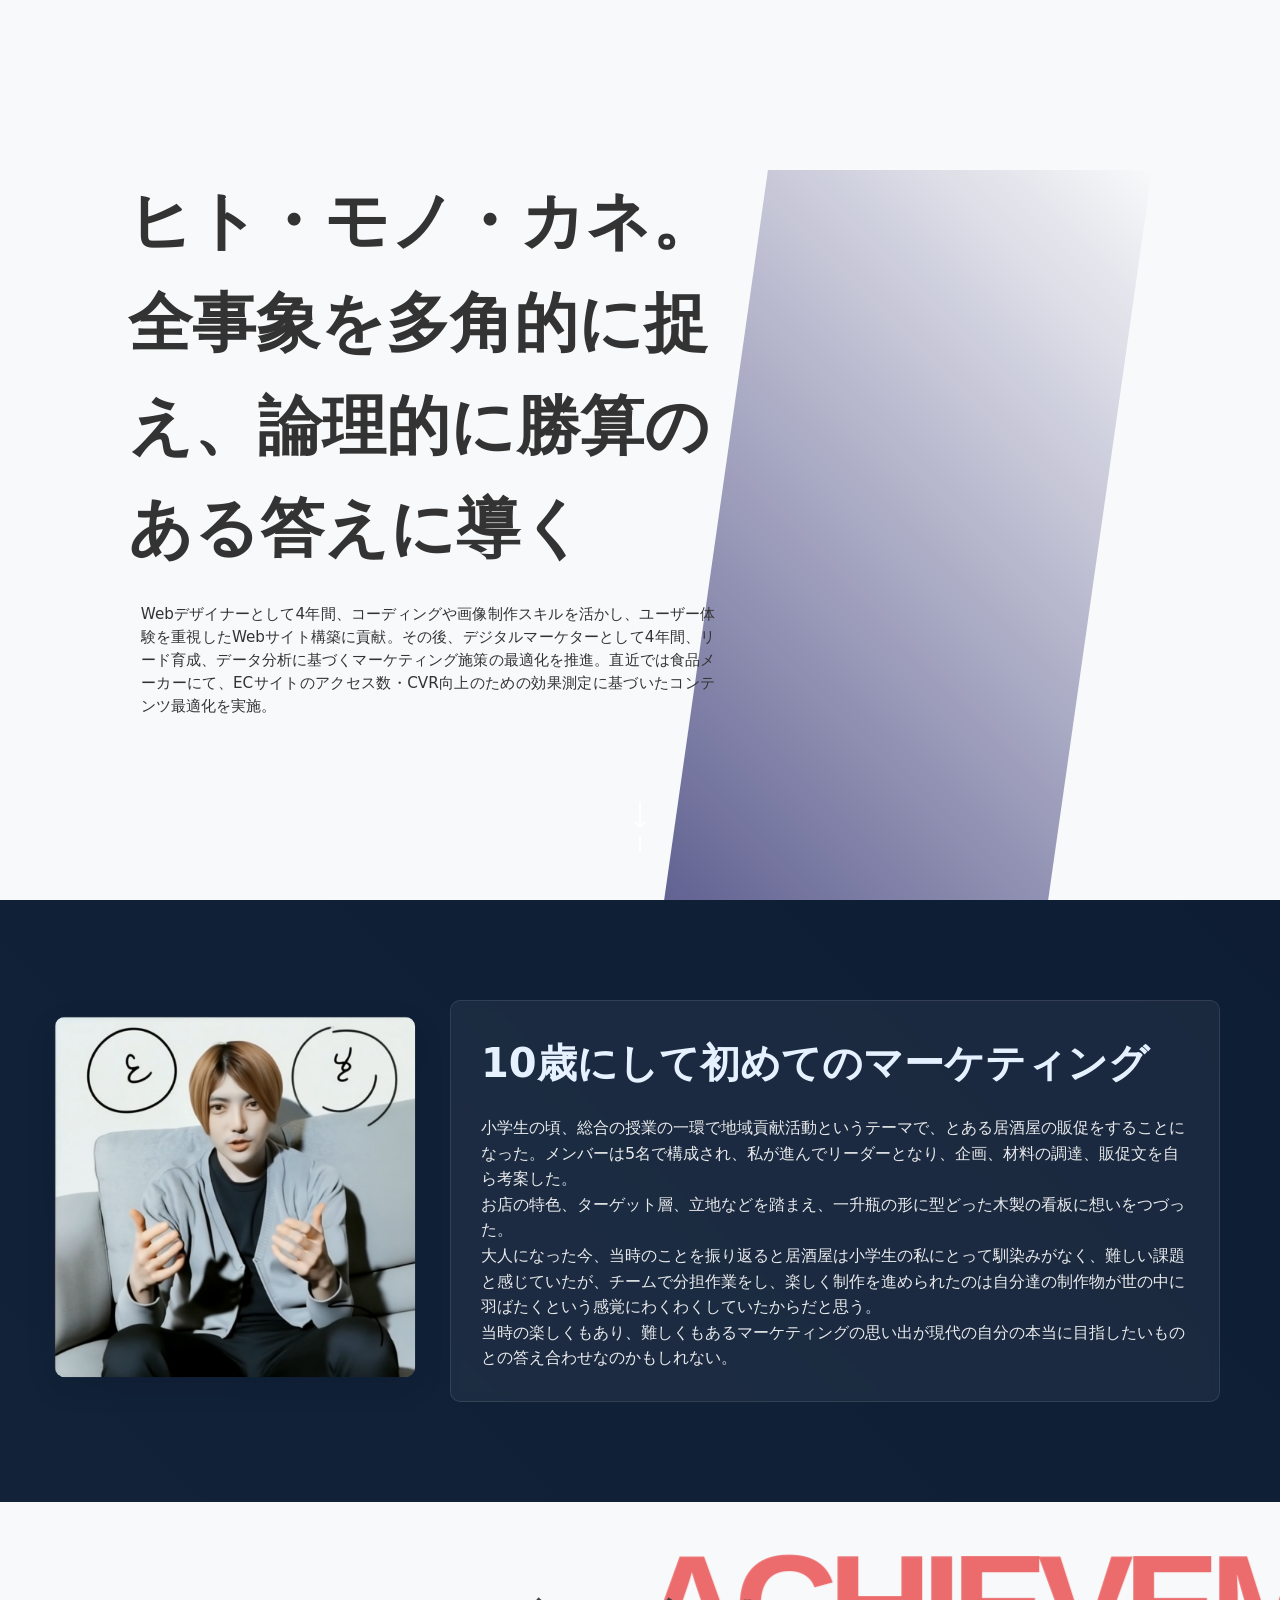
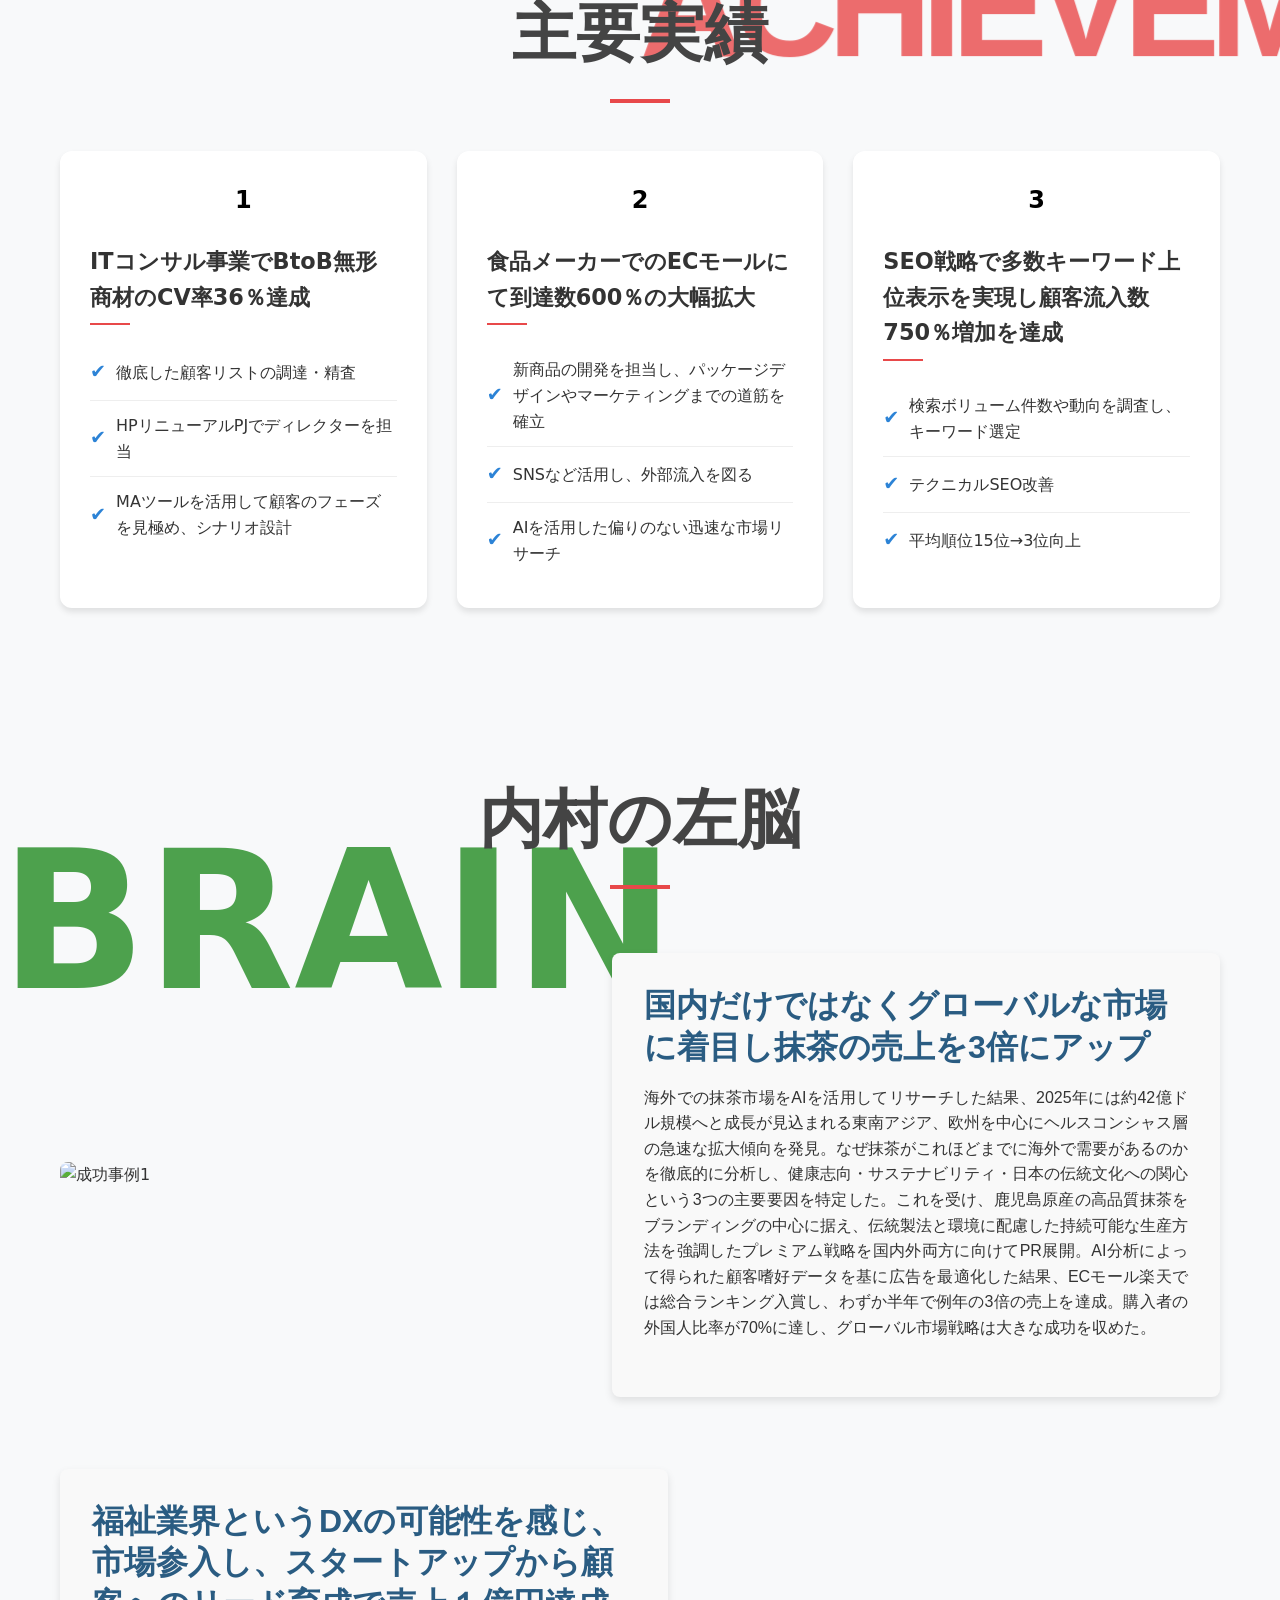
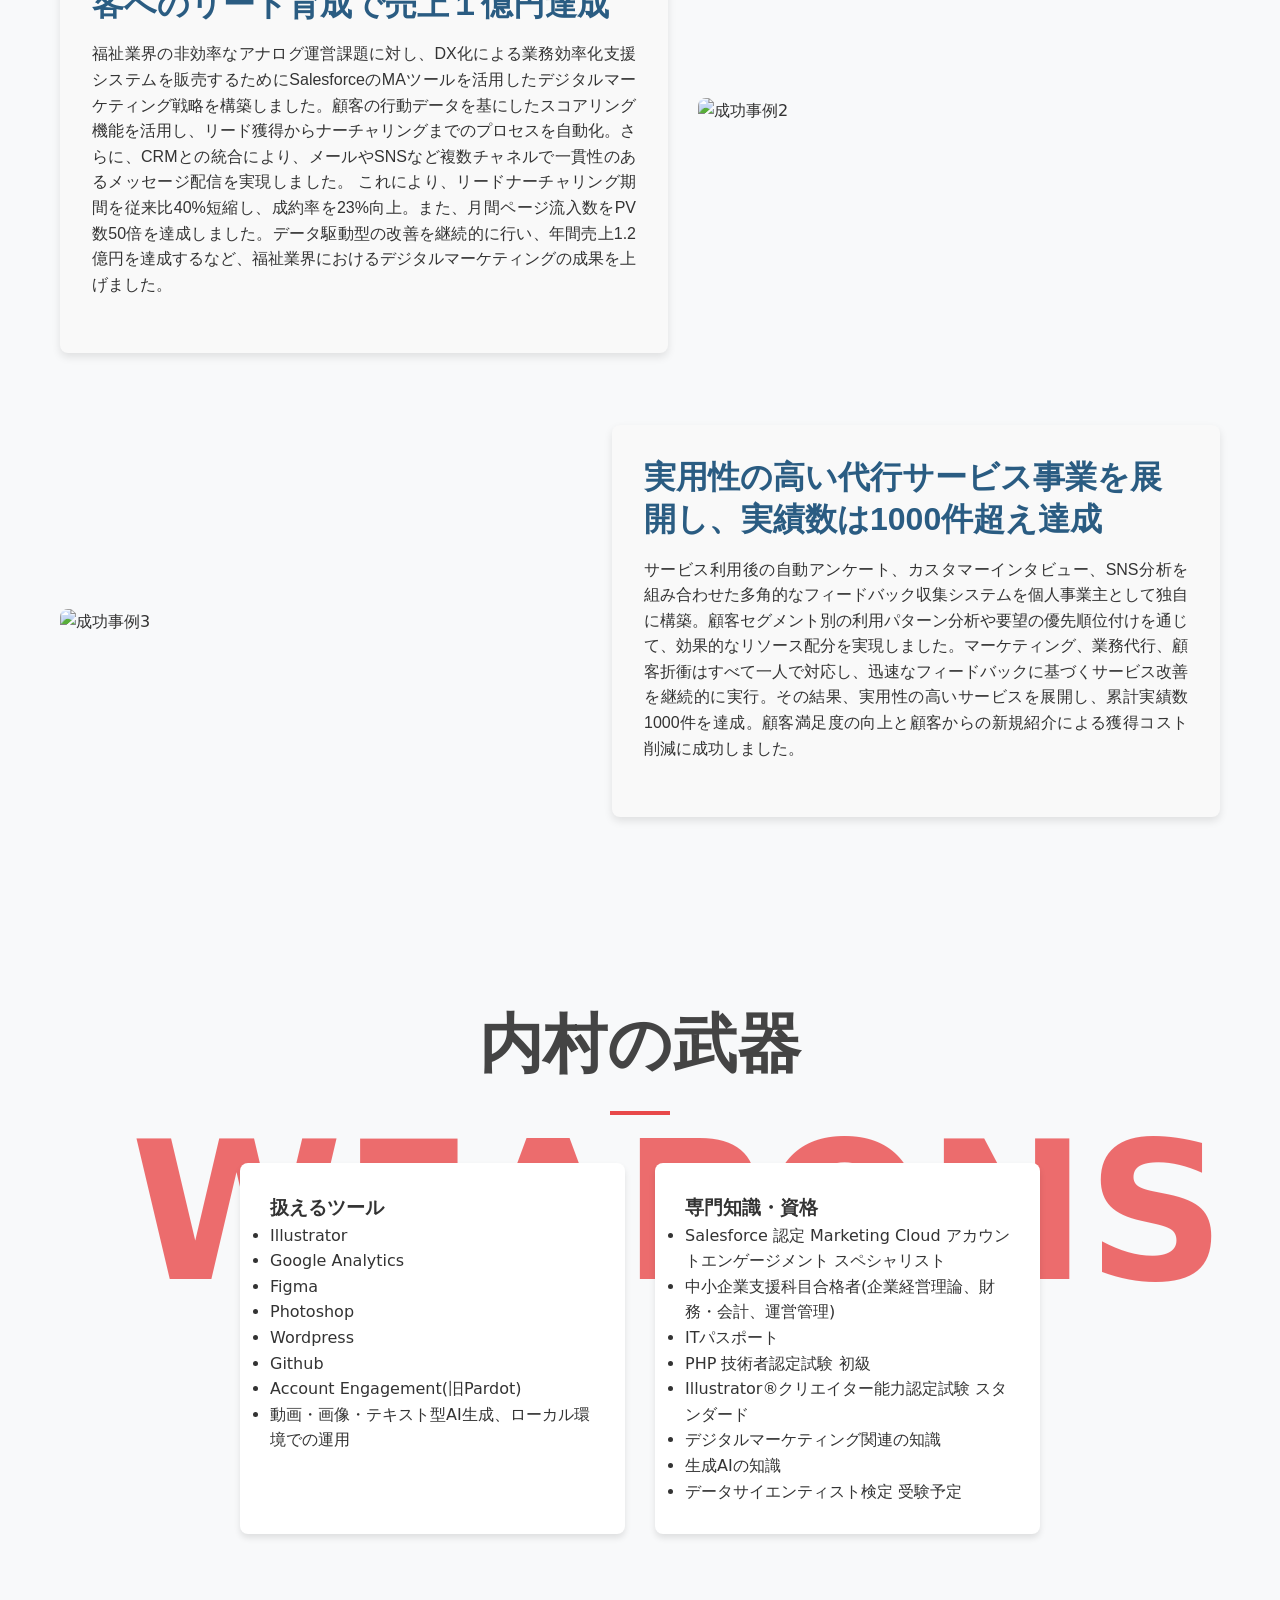
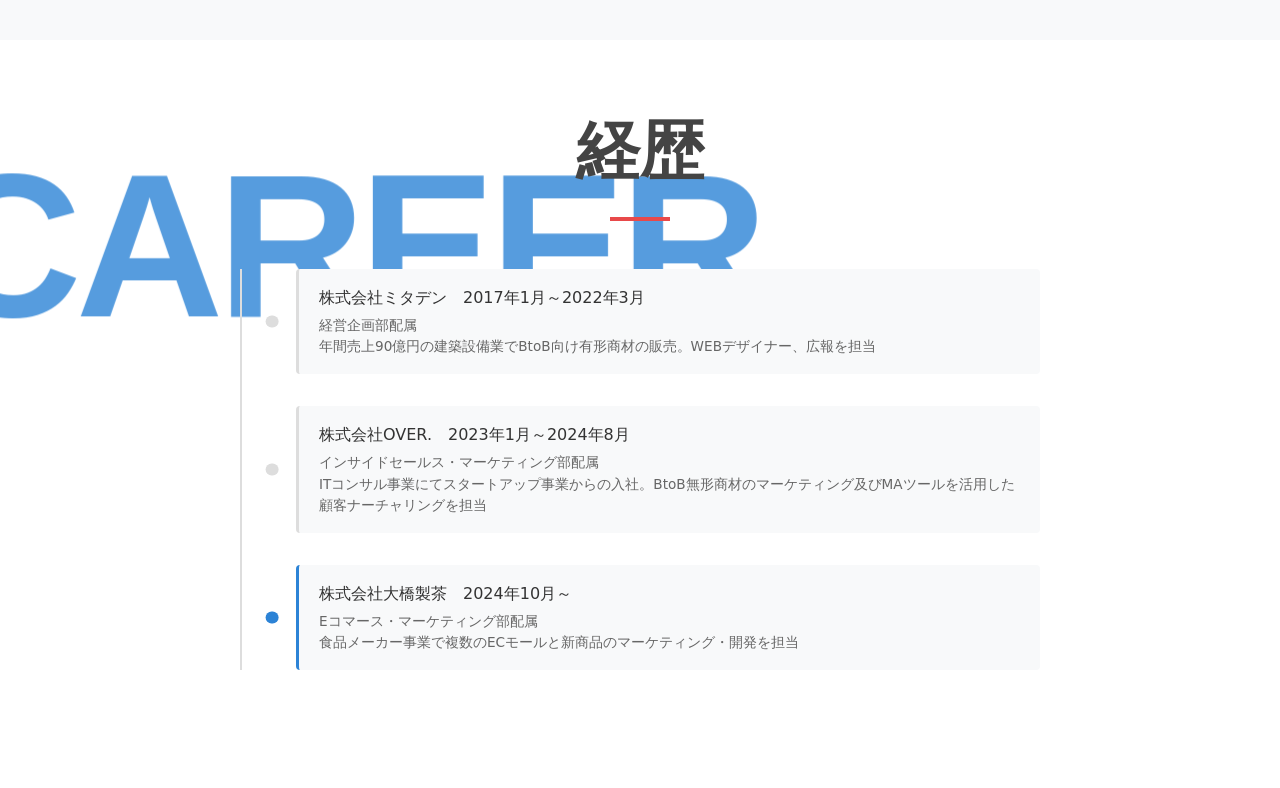
==== commit b31433ef: "Add files via upload" ====
--- a/index.html
+++ b/index.html
@@ -25,7 +25,7 @@
         }
 
         .hero-section {
-            height: 100vh;
+            height: 100dvh;
             position: relative;
             display: flex;
             align-items: center;
@@ -336,6 +336,24 @@
 
   </section>
 
+<!-- 自己紹介セクション -->
+<section class="about-me-section">
+  <div class="container">
+    <div class="about-content slide-in-element">
+      <div class="about-image">
+        <img src="img\内村星弥talk.png" alt="内村星弥">
+      </div>
+      <div class="about-text">
+        <h2>10歳にして初めてのマーケティング</h2>
+        <p>小学生の頃、総合の授業の一環で地域貢献活動というテーマで、とある居酒屋の販促をすることになった。メンバーは5名で構成され、私が進んでリーダーとなり、企画、材料の調達、販促文を自ら考案した。<br>お店の特色、ターゲット層、立地などを踏まえ、一升瓶の形に型どった木製の看板に想いをつづった。</p><p>大人になった今、当時のことを振り返ると居酒屋は小学生の私にとって馴染みがなく、難しい課題と感じていたが、チームで分担作業をし、楽しく制作を進められたのは自分達の制作物が世の中に羽ばたくという感覚にわくわくしていたからだと思う。<br>当時の楽しくもあり、難しくもあるマーケティングの思い出が現代の自分の本当に目指したいものとの答え合わせなのかもしれない。</p>
+      </div>
+    </div>
+  </div>
+</section>
+
+
+<!-- 既存の主要実績セクション -->
+
   <section class="results-section">
 <div class="section-bg-text"><div class="achievements-text">ACHIEVEMENTS</div></div>
     <div class="container">
@@ -388,7 +406,7 @@
                         <img src="img\抹茶左脳.gif" alt="成功事例1">
                     </div>
                     <div class="case-content">
-                        <h3 class="case-title">国内だけではなくグローバルな市場に着目し抹茶を売上を3倍アップ</h3><p class="body-text">海外での抹茶市場をAIを活用してリサーチした結果、2025年には約42億ドル規模へと成長が見込まれる東南アジア、欧州を中心にヘルスコンシャス層の急速な拡大傾向を発見。なぜ抹茶がこれほどまでに海外で需要があるのかを徹底的に分析し、健康志向・サステナビリティ・日本の伝統文化への関心という3つの主要要因を特定した。これを受け、鹿児島原産の高品質抹茶をブランディングの中心に据え、伝統製法と環境に配慮した持続可能な生産方法を強調したプレミアム戦略を国内外両方に向けてPR展開。AI分析によって得られた顧客嗜好データを基に広告を最適化した結果、ECモール楽天では総合ランキング入賞し、わずか半年で例年の3倍の売上を達成。購入者の外国人比率が70%に達し、グローバル市場戦略は大きな成功を収めた。</p>
+                        <h3 class="case-title">国内だけではなくグローバルな市場に着目し抹茶の売上を3倍にアップ</h3><p class="body-text">海外での抹茶市場をAIを活用してリサーチした結果、2025年には約42億ドル規模へと成長が見込まれる東南アジア、欧州を中心にヘルスコンシャス層の急速な拡大傾向を発見。なぜ抹茶がこれほどまでに海外で需要があるのかを徹底的に分析し、健康志向・サステナビリティ・日本の伝統文化への関心という3つの主要要因を特定した。これを受け、鹿児島原産の高品質抹茶をブランディングの中心に据え、伝統製法と環境に配慮した持続可能な生産方法を強調したプレミアム戦略を国内外両方に向けてPR展開。AI分析によって得られた顧客嗜好データを基に広告を最適化した結果、ECモール楽天では総合ランキング入賞し、わずか半年で例年の3倍の売上を達成。購入者の外国人比率が70%に達し、グローバル市場戦略は大きな成功を収めた。</p>
                     </div>
                 </div>
                 <!-- 成功事例2 -->
@@ -426,17 +444,28 @@
                 <div class="weapon-category">
                     <h3>扱えるツール</h3>
                     <ul>
-                        <li>Adobe Creative Cloud</li>
+                        <li>Illustrator</li>
                         <li>Google Analytics</li>
                         <li>Figma</li>
+			<li>Photoshop</li>
+			<li>Wordpress</li>
+			<li>Github</li>
+			<li>Account Engagement(旧Pardot)</li>
+			<li>動画・画像・テキスト型AI生成、ローカル環境での運用</li>
                     </ul>
                 </div>
                 <div class="weapon-category">
-                    <h3>専門知識</h3>
+                    <h3>専門知識・資格</h3>
                     <ul>
-                        <li>デジタルマーケティング</li>
-                        <li>UXデザイン</li>
-                        <li>データ分析</li>
+                        <li>Salesforce 認定 Marketing Cloud アカウントエンゲージメント スペシャリスト</li>
+                        <li>中小企業支援科目合格者(企業経営理論、財務・会計、運営管理)</li>
+                        <li>ITパスポート</li>
+			<li>PHP 技術者認定試験 初級</li>
+			<li>Illustrator®クリエイター能力認定試験 スタンダード</li>
+			<li>デジタルマーケティング関連の知識</li>
+			<li>生成AIの知識</li>
+			<li>データサイエンティスト検定 受験予定</li>
+			
                     </ul>
                 </div>
             </div>
@@ -484,6 +513,112 @@
 
 
    <style>
+
+/* 自己紹介セクションのスタイル */
+.about-me-section {
+   background: rgba(10, 25, 47, 0.9); /* 透明ダークブルー */
+  color: #e6f1ff; /* 明るいブルーグレーのテキスト */
+  padding: 100px 0;
+  position: relative;
+  overflow: hidden;
+}
+
+/* 自己紹介セクションのテキスト色変更 */
+.about-me-section p {
+    color: #ffffff !important; /* 白色を指定 */
+    opacity: 0.9; /* 適度な透過率 */
+}
+
+/* 見出しの色調整（必要に応じて） */
+.about-text h2 {
+    color: #e6f1ff !important; /* アクセントカラー */
+}
+
+
+/* グラデーションオーバーレイ追加 */
+.about-me-section::before {
+  content: '';
+  position: absolute;
+  top: 0;
+  left: 0;
+  width: 100%;
+  height: 100%;
+  background: linear-gradient(
+    45deg,
+    rgba(42, 92, 130, 0.8) 0%,
+    rgba(25, 55, 85, 0.9) 100%
+  );
+  z-index: -1;
+}
+
+.container {
+  max-width: 1200px;
+  margin: 0 auto;
+  padding: 0 20px;
+}
+
+.about-content {
+  display: flex;
+  align-items: center;
+  gap: 40px;
+  opacity: 0; /* 初期状態は非表示 */
+  transform: translateX(-100px); /* 左から入るための初期位置 */
+  transition: all 1s cubic-bezier(0.23, 1, 0.32, 1); /* スムーズなアニメーション */
+}
+
+.about-image {
+  flex: 1;
+  max-width: 350px;
+}
+
+.about-image img {
+  width: 100%;
+  height: auto;
+  border-radius: 10px;
+  box-shadow: 0 10px 30px rgba(0, 0, 0, 0.1);
+  transform: scale(1.03);
+}
+
+.about-text {
+  flex: 2;
+background: rgba(255, 255, 255, 0.05);
+  padding: 30px;
+  border-radius: 10px;
+  backdrop-filter: blur(5px);
+  border: 1px solid rgba(255, 255, 255, 0.1);
+ 
+}
+
+.about-text h2 {
+  font-size: 2.5rem;
+  margin-bottom: 20px;
+  color: #2A5C82;
+}
+
+.about-text p {
+  font-size: 1rem;
+  line-height: 1.6;
+  color: #333;
+}
+
+/* アニメーション用クラス */
+.slide-in {
+  opacity: 1;
+  transform: translateX(0);
+}
+
+/* レスポンシブ対応 */
+@media (max-width: 768px) {
+  .about-content {
+    flex-direction: column;
+    text-align: center;
+  }
+  
+  .about-image {
+    max-width: 250px;
+  }
+}
+
 
 
 /* 小タイトル用スタイル */
@@ -953,6 +1088,39 @@
   }
 
 
+
+/* 武器セクションのレスポンシブ調整 */
+@media (max-width: 768px) {
+  .weapons-grid {
+    grid-template-columns: 1fr; /* 1列表示に変更 */
+    gap: 2rem;
+  }
+
+  .weapon-card {
+    flex-direction: column; /* 縦並びに変更 */
+    padding: 1.5rem;
+  }
+
+  .weapon-image {
+    width: 100%;
+    max-width: 300px;
+    margin: 0 auto 1.5rem;
+  }
+
+  .weapon-info {
+    width: 100%;
+    text-align: center;
+  }
+
+  .weapon-metrics {
+    flex-direction: column;
+    gap: 1rem;
+  }
+}
+
+
+
+
 @media (max-width: 768px) {
     .case-title {
         font-size: 1.8rem; /* モバイル用に少し小さく */
@@ -983,9 +1151,49 @@
 
 }
 
+/* レスポンシブ対応 */
+@media (max-width: 768px) {
+  .about-me-section {
+    padding: 60px 0;
+  }
+  
+  .about-text {
+    padding: 20px;
+  }
+
+
+}
 
 </style>
 
+<script>
+// 要素が表示されたらアニメーションを発動させる
+document.addEventListener('DOMContentLoaded', function() {
+  // 監視対象の要素を取得
+  const elements = document.querySelectorAll('.slide-in-element');
+  
+  // Intersection Observerの設定
+  const observer = new IntersectionObserver((entries) => {
+    entries.forEach(entry => {
+      // 要素が画面内に入ったらクラスを追加
+      if (entry.isIntersecting) {
+        entry.target.classList.add('slide-in');
+        // 一度アニメーションが発動したら監視を解除（オプション）
+        // observer.unobserve(entry.target);
+      }
+    });
+  }, {
+    threshold: 0.2, // 要素の20%が見えたらアニメーション発動
+    rootMargin: '0px 0px -100px 0px' // 上部マージンを調整して発動タイミングを制御
+  });
+  
+  // 各要素を監視対象に追加
+  elements.forEach(element => {
+    observer.observe(element);
+  });
+});
+
+</script>
 
 </body>
 </html>
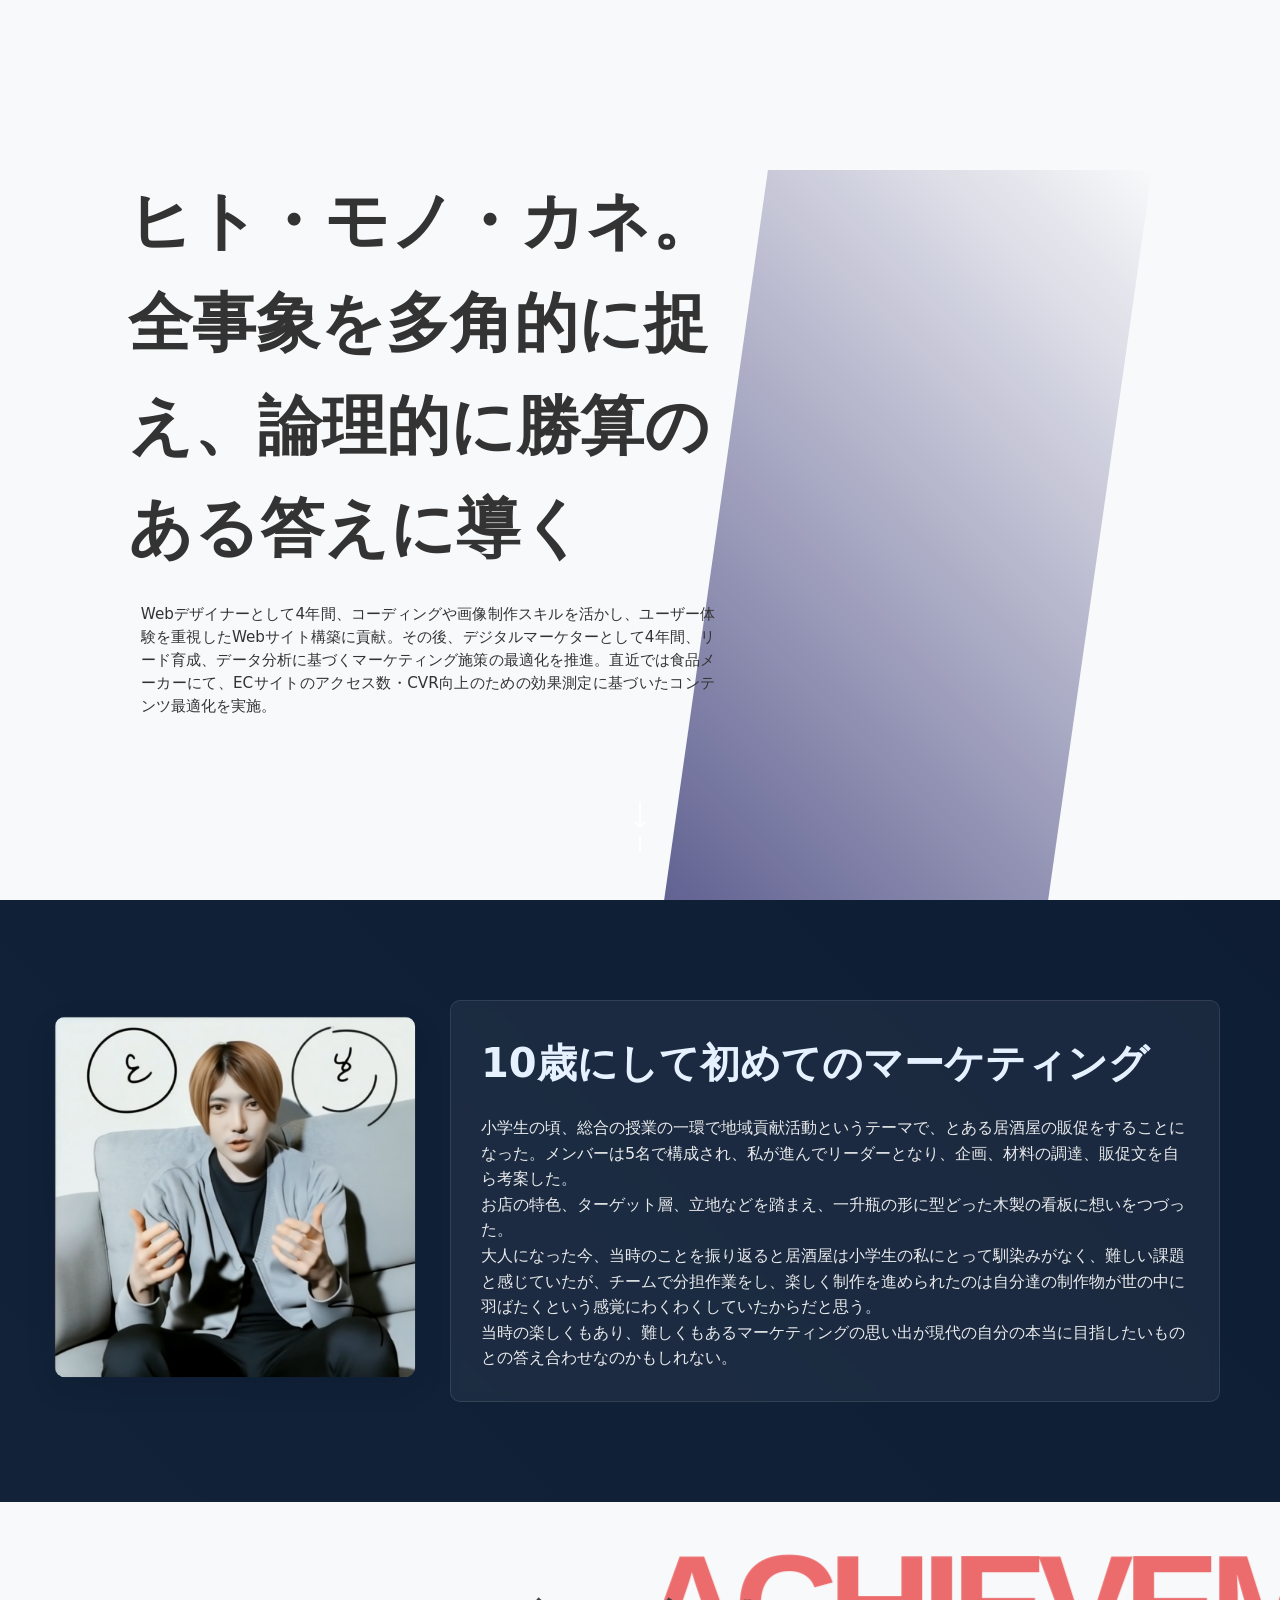
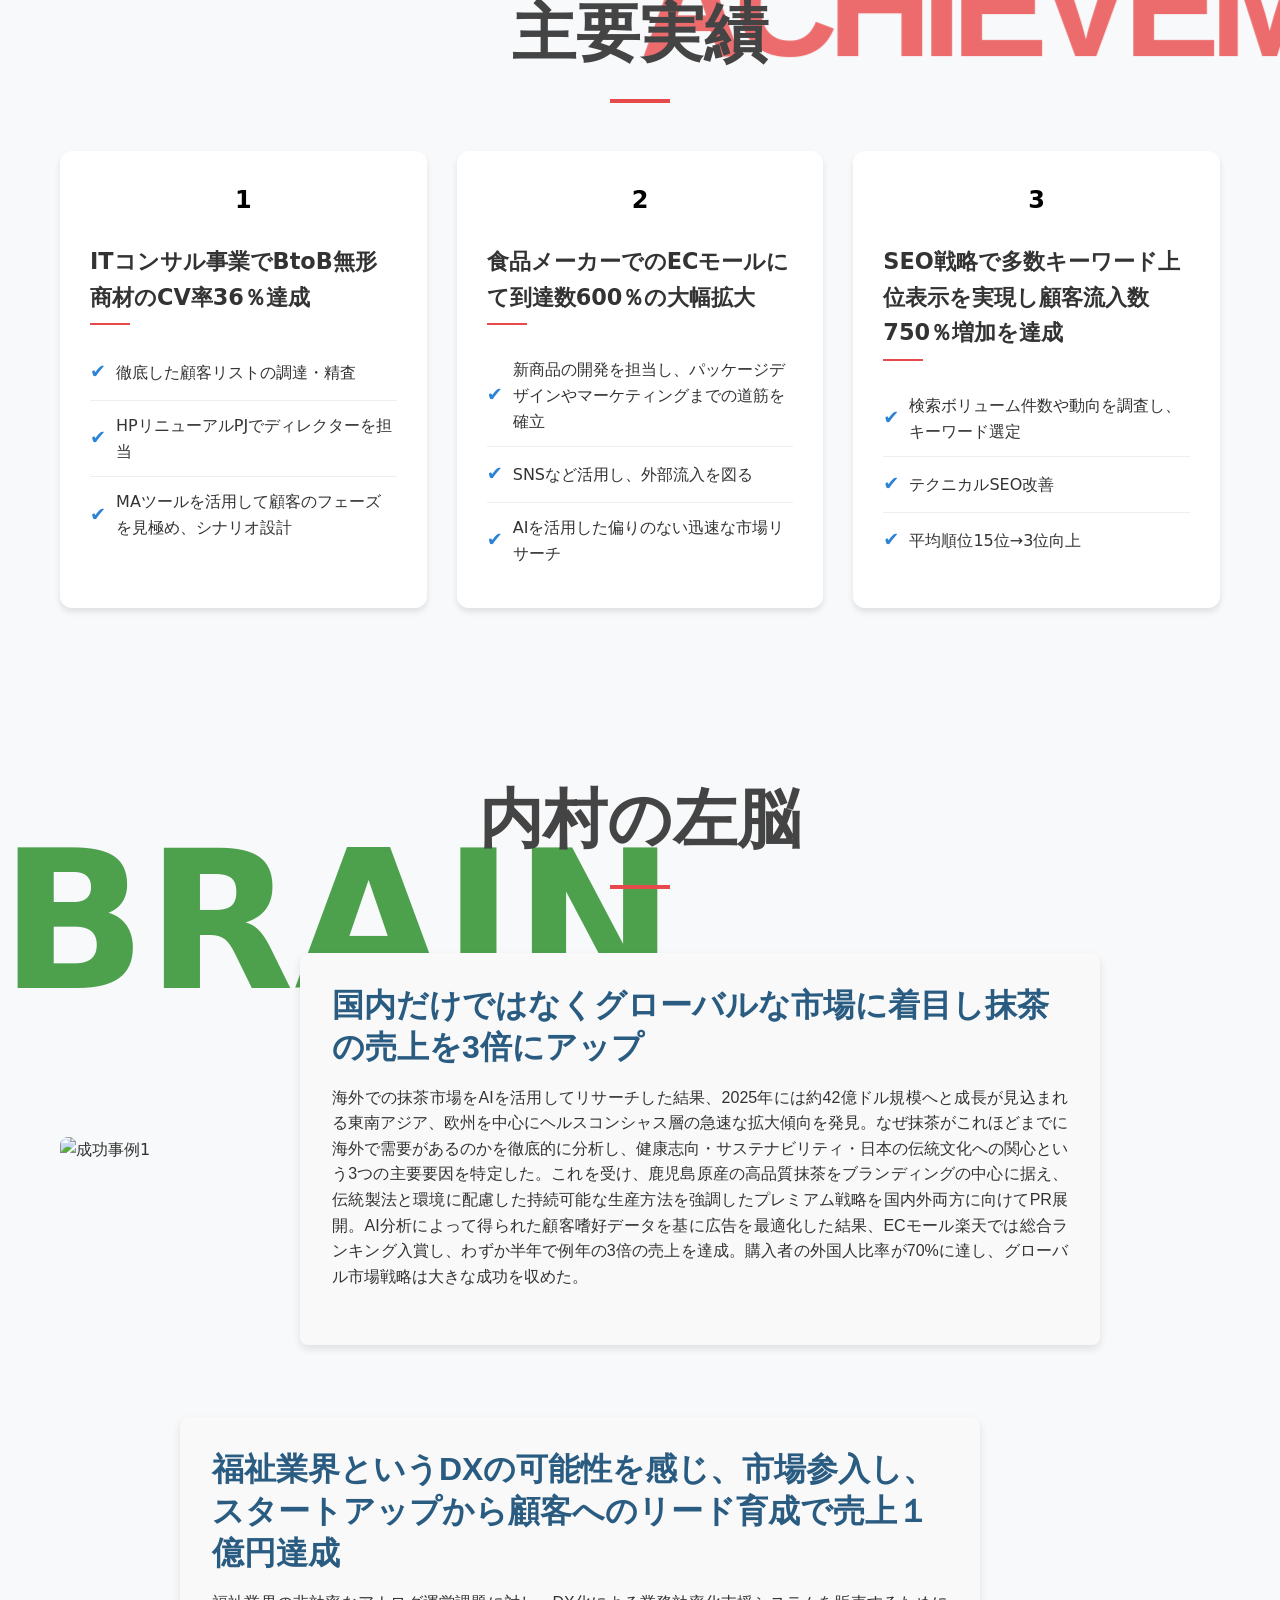
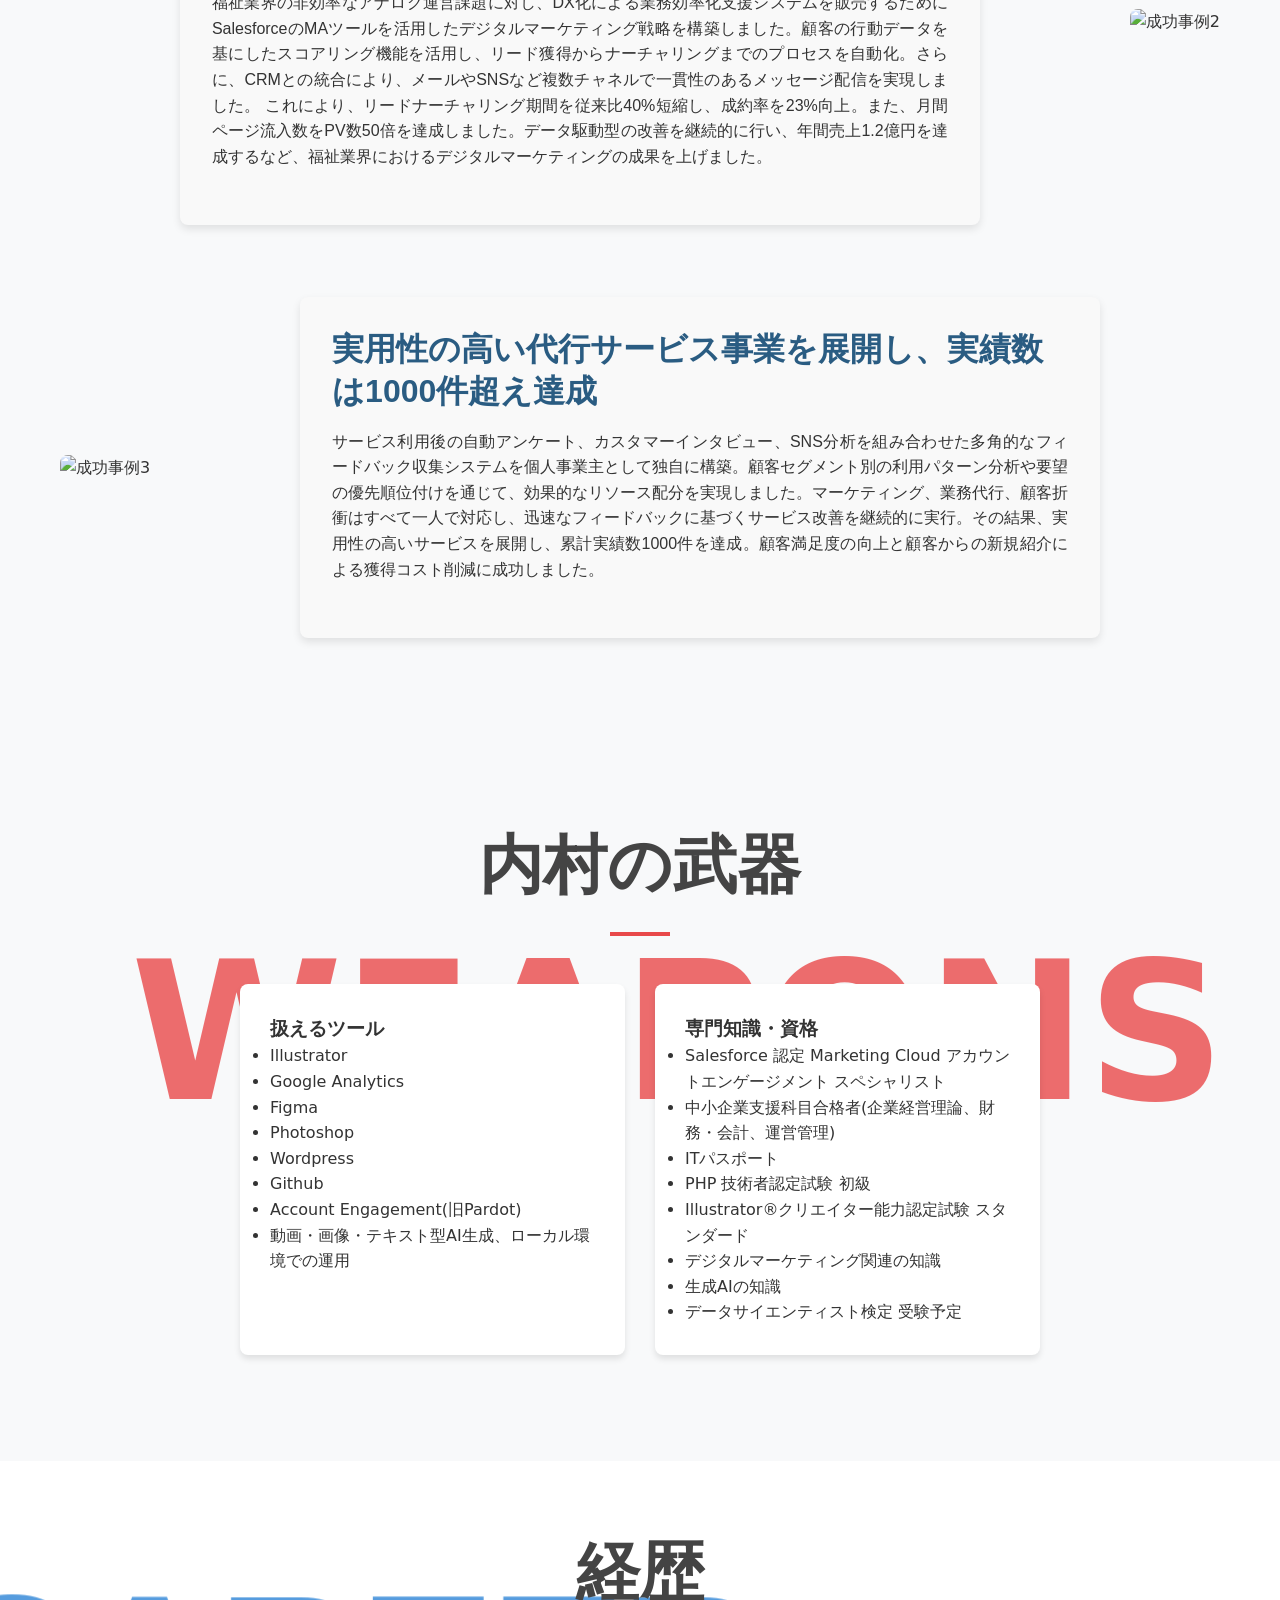
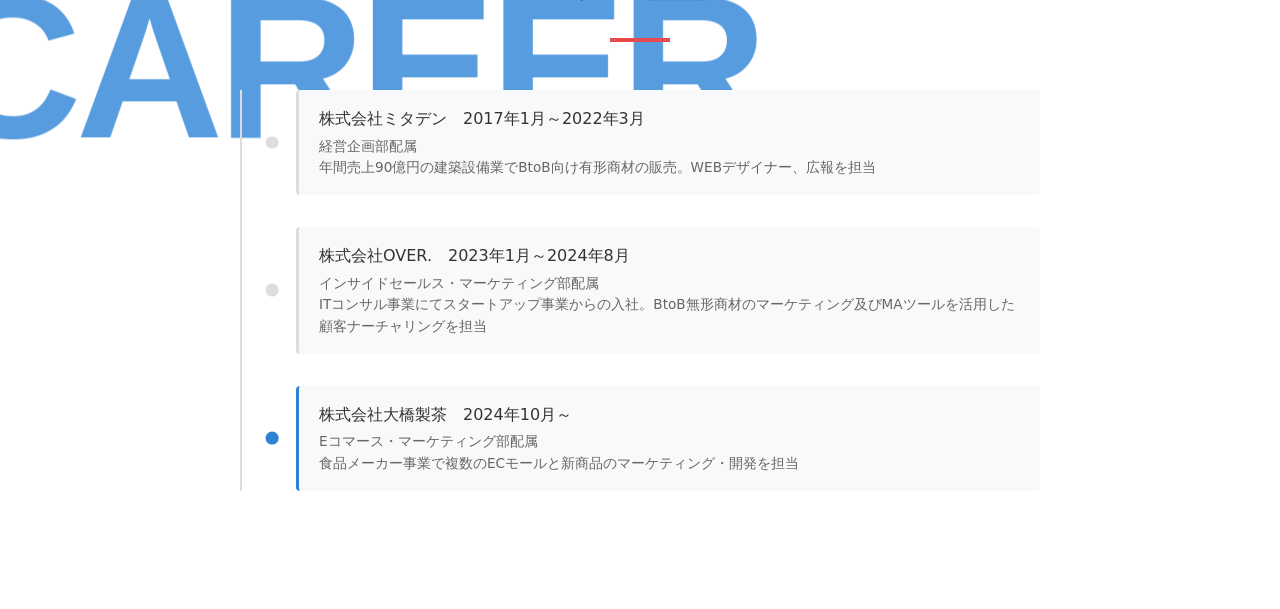
==== commit 1b070b81: "Add files via upload" ====
--- a/index.html
+++ b/index.html
@@ -149,8 +149,9 @@
 
         @media (max-width: 768px) {
             .hero-section {
-                flex-direction: column;
-                padding-top: 100px;
+                height: auto;
+   		 min-height: 100dvh;
+    		padding: 60px 20px;
             }
 
             .hero-image {
@@ -161,7 +162,10 @@
                 margin-top: 2rem;
             }
 
-
+.hero-content {
+    padding: 20px;
+    transform: none !important; /* モバイル用にアニメーション解除 */
+  }
 	.hero-text {
         font-size: 0.85rem;
         line-height: 1.4;
@@ -275,9 +279,7 @@
 
     /* レスポンシブ対応 */
     @media (max-width: 768px) {
-   .hero-section {
-    padding: 80px 0;
-  }
+
 
       .hero-container {
         flex-direction: column;
@@ -612,6 +614,7 @@
   .about-content {
     flex-direction: column;
     text-align: center;
+
   }
   
   .about-image {
@@ -728,7 +731,7 @@
         }
 
         .case-image {
-            flex: 0 0 45%;
+            
             border-radius: 8px;
             overflow: hidden;
         }
@@ -874,6 +877,7 @@
     .case-item:nth-child(even) {
         flex-direction: column;
     }
+
 
         }
     </style>
@@ -1155,6 +1159,7 @@
 @media (max-width: 768px) {
   .about-me-section {
     padding: 60px 0;
+
   }
   
   .about-text {
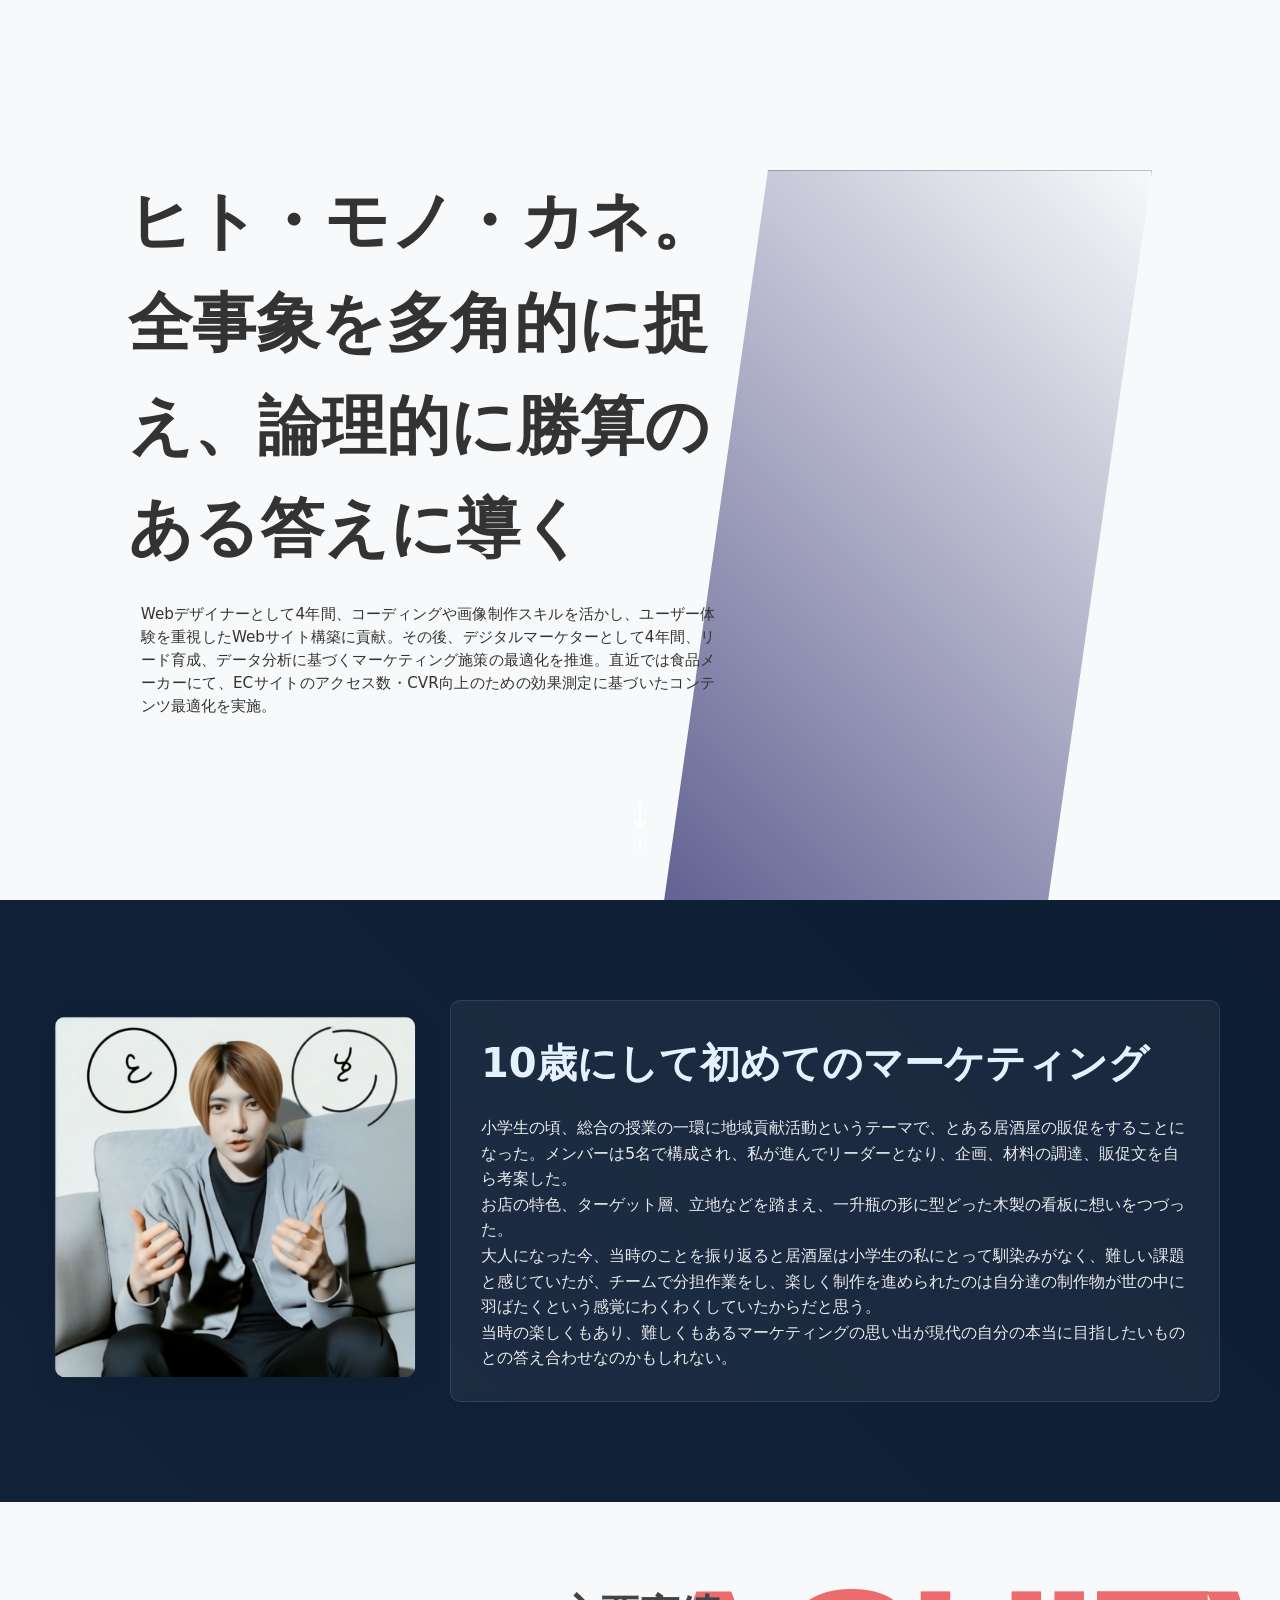
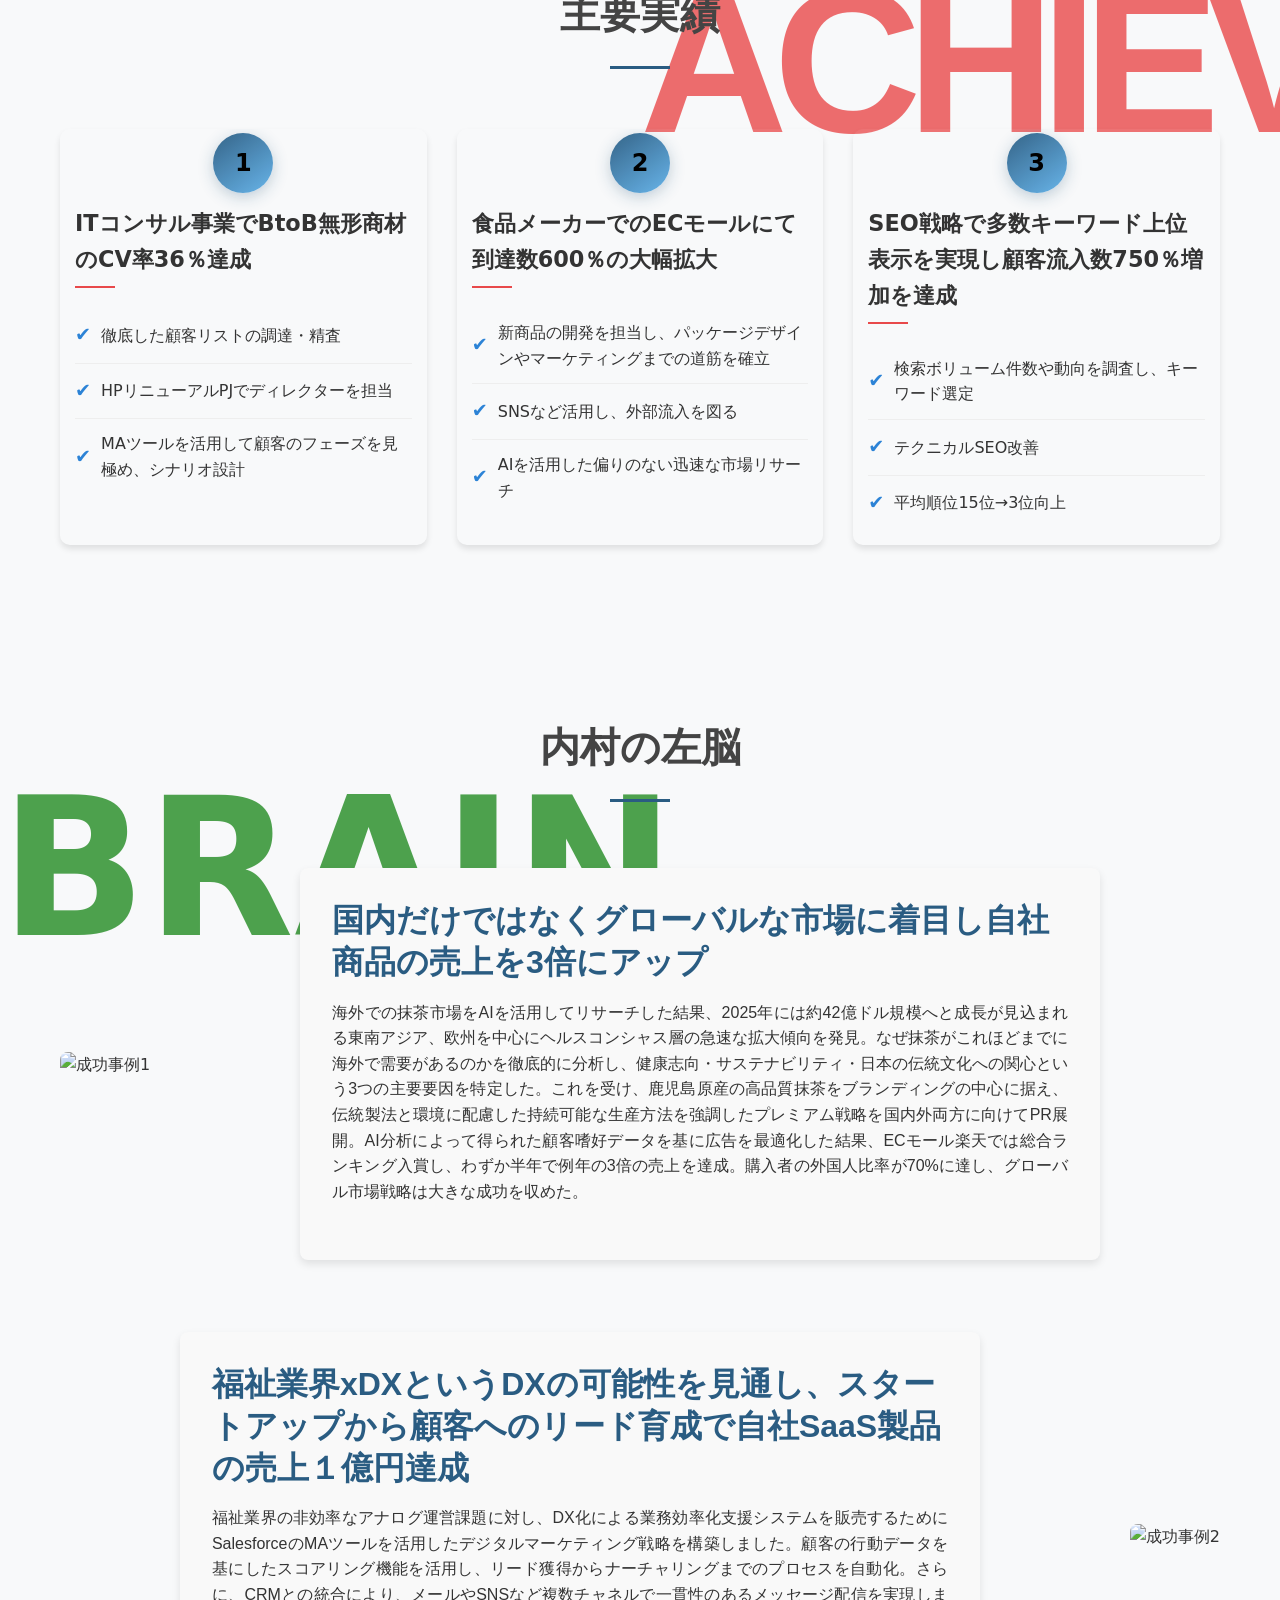
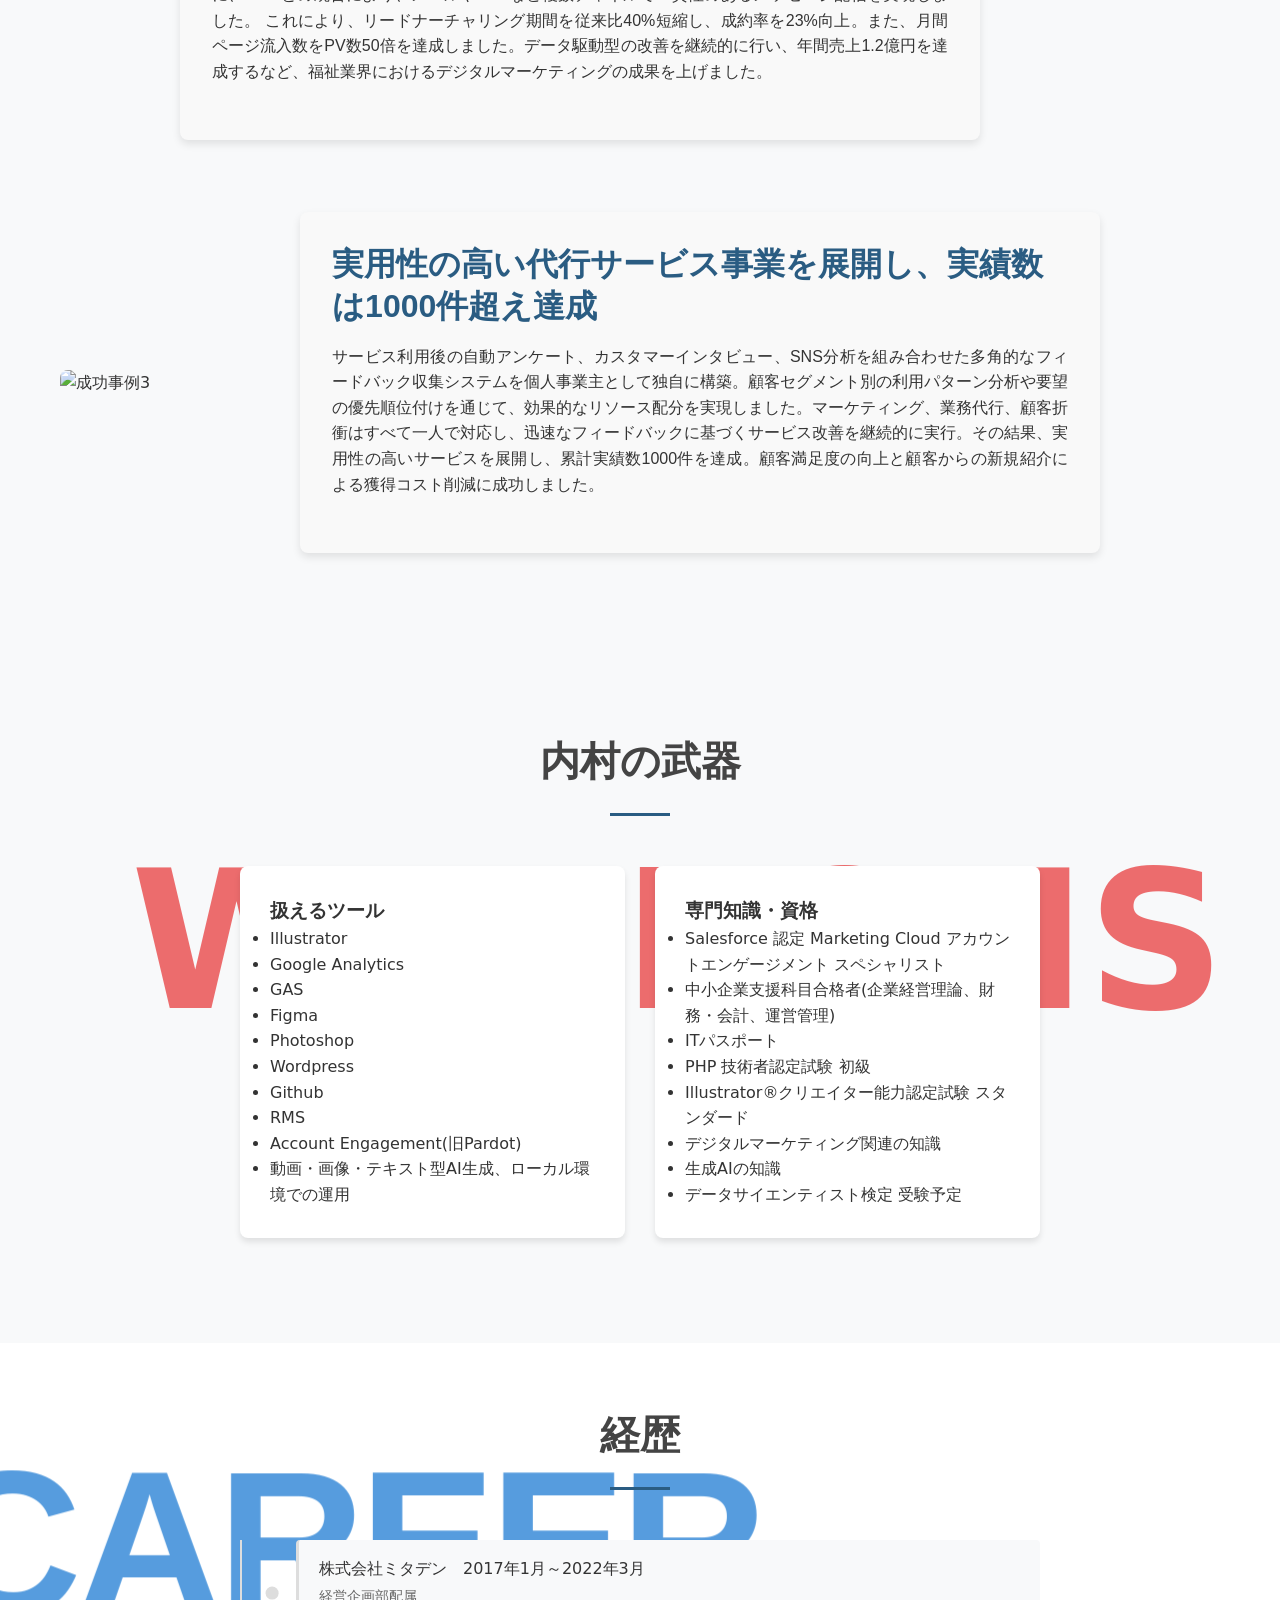
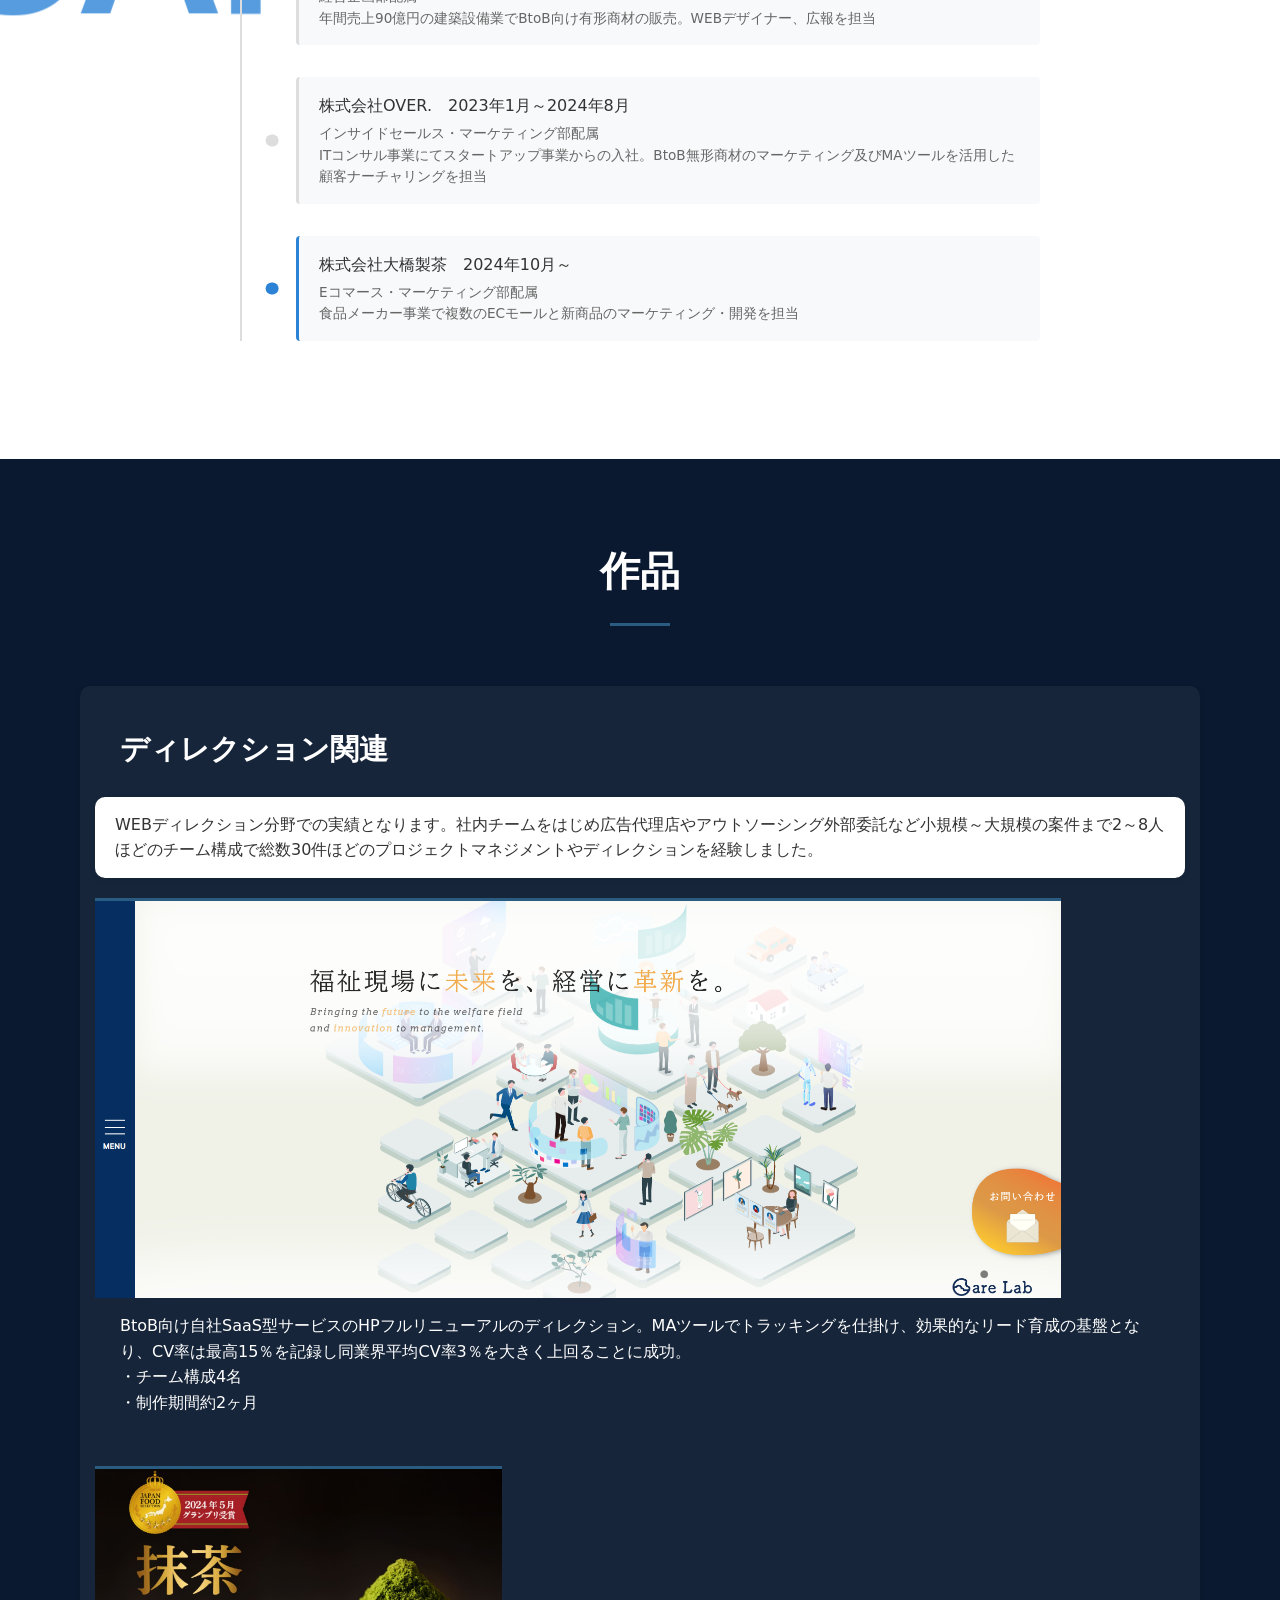
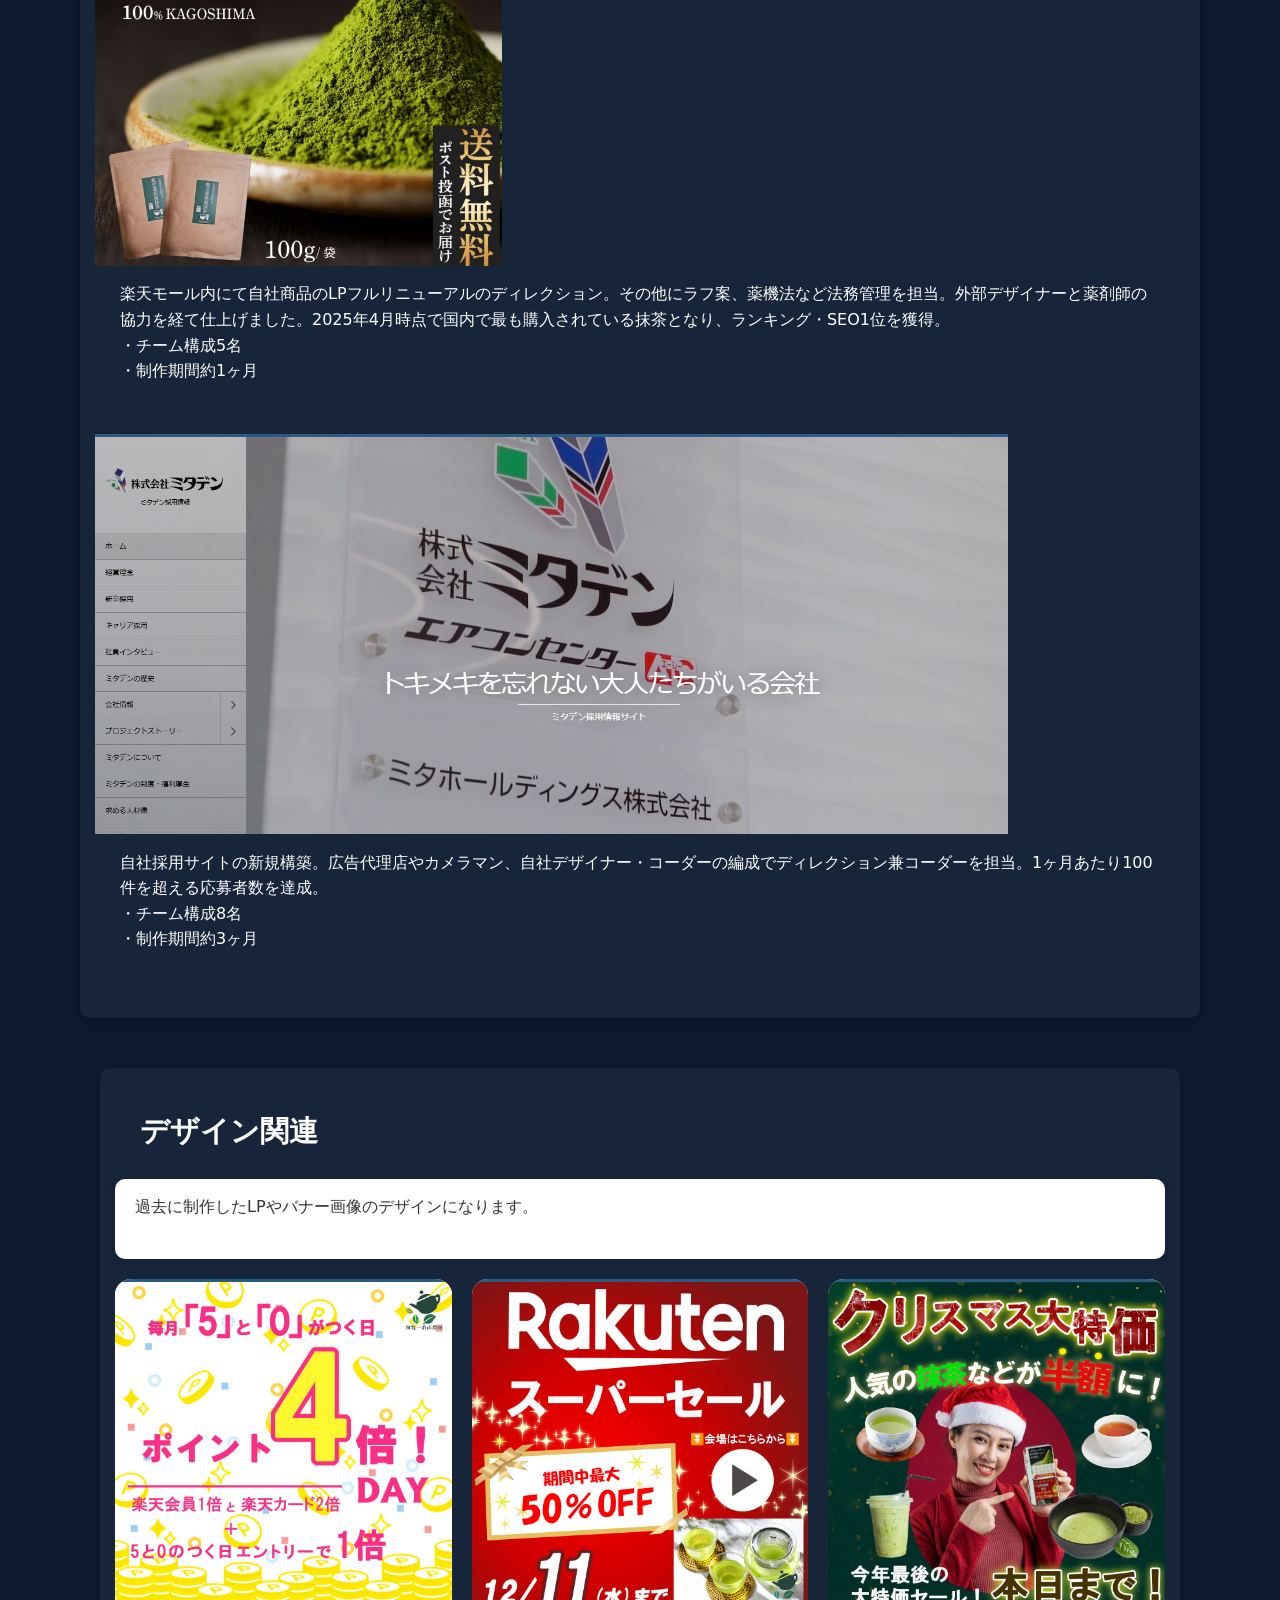
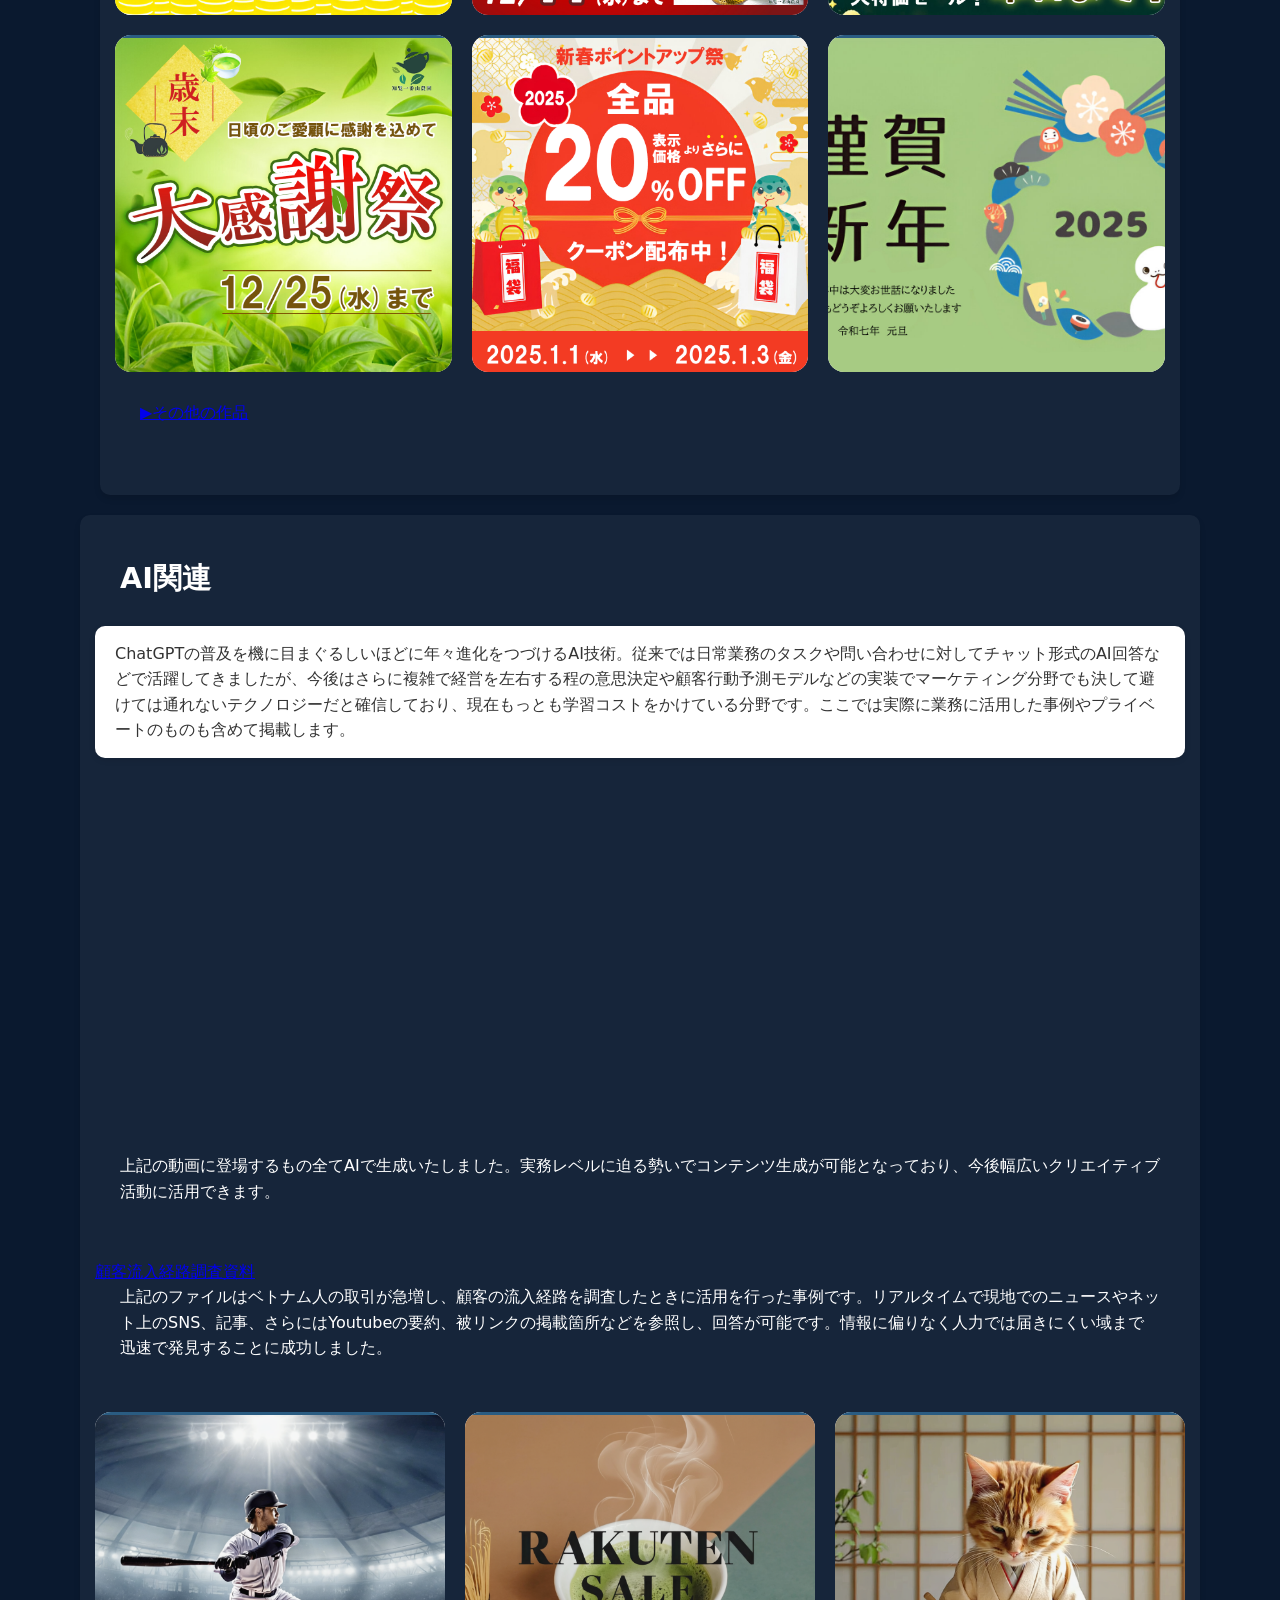
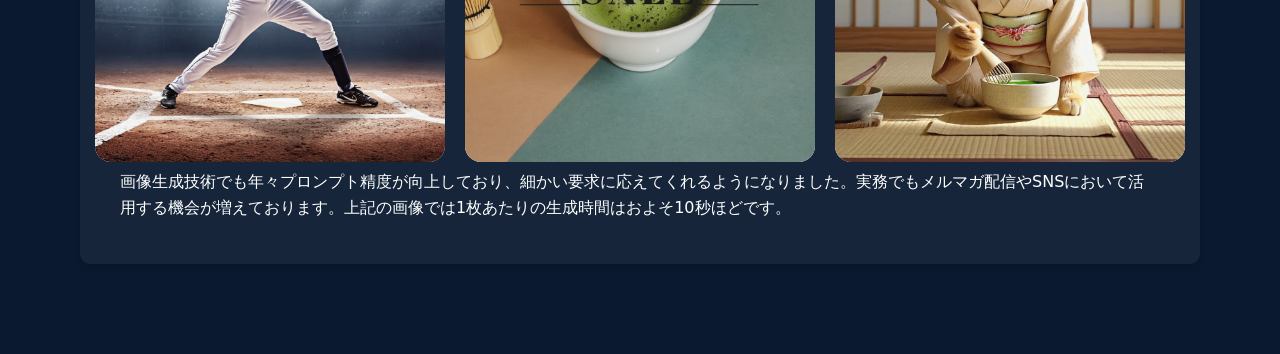
==== commit de032d54: "Add files via upload" ====
--- a/index.html
+++ b/index.html
@@ -224,8 +224,8 @@
     }
 
     .achievement-card:hover {
-      transform: translateY(-5px);
-      box-shadow: 0 8px 15px rgba(0, 0, 0, 0.15);
+transform: none !important; /* カード全体の浮き上がりを無効化 */
+  box-shadow: none; /* 影効果も無効化（もし適用されている場合） */
     }
 
     .achievement-number {
@@ -316,10 +316,10 @@
   <section class="hero-section">
     <div class="hero-container">
       <div class="hero-image">
-        <video autoplay muted loop playsinline>
-        <source src="img\uchimuraMTG.permp4.mp4" type="video/mp4">
+        
+        <img src="https://lh3.googleusercontent.com/d/1S_n26u2M9W4GfBEGf-6lMB6MmBTAc6Oa">
         お使いのブラウザは動画タグをサポートしていません。
-    </video>
+    
       </div>
       <div class="hero-content">
         <h1 class="hero-title">ヒト・モノ・カネ。<br>全事象を多角的に捉え、論理的に勝算のある答えに導く</h1>
@@ -347,7 +347,7 @@
       </div>
       <div class="about-text">
         <h2>10歳にして初めてのマーケティング</h2>
-        <p>小学生の頃、総合の授業の一環で地域貢献活動というテーマで、とある居酒屋の販促をすることになった。メンバーは5名で構成され、私が進んでリーダーとなり、企画、材料の調達、販促文を自ら考案した。<br>お店の特色、ターゲット層、立地などを踏まえ、一升瓶の形に型どった木製の看板に想いをつづった。</p><p>大人になった今、当時のことを振り返ると居酒屋は小学生の私にとって馴染みがなく、難しい課題と感じていたが、チームで分担作業をし、楽しく制作を進められたのは自分達の制作物が世の中に羽ばたくという感覚にわくわくしていたからだと思う。<br>当時の楽しくもあり、難しくもあるマーケティングの思い出が現代の自分の本当に目指したいものとの答え合わせなのかもしれない。</p>
+        <p>小学生の頃、総合の授業の一環に地域貢献活動というテーマで、とある居酒屋の販促をすることになった。メンバーは5名で構成され、私が進んでリーダーとなり、企画、材料の調達、販促文を自ら考案した。<br>お店の特色、ターゲット層、立地などを踏まえ、一升瓶の形に型どった木製の看板に想いをつづった。</p><p>大人になった今、当時のことを振り返ると居酒屋は小学生の私にとって馴染みがなく、難しい課題と感じていたが、チームで分担作業をし、楽しく制作を進められたのは自分達の制作物が世の中に羽ばたくという感覚にわくわくしていたからだと思う。<br>当時の楽しくもあり、難しくもあるマーケティングの思い出が現代の自分の本当に目指したいものとの答え合わせなのかもしれない。</p>
       </div>
     </div>
   </div>
@@ -405,19 +405,19 @@
                 <!-- 成功事例1 -->
                 <div class="case-item">
                     <div class="case-image">
-                        <img src="img\抹茶左脳.gif" alt="成功事例1">
+                        <img src="https://lh3.googleusercontent.com/d/1WrZRwBWDyKJq_rB0nfADhRQXtSXEDn_y" alt="成功事例1">
                     </div>
                     <div class="case-content">
-                        <h3 class="case-title">国内だけではなくグローバルな市場に着目し抹茶の売上を3倍にアップ</h3><p class="body-text">海外での抹茶市場をAIを活用してリサーチした結果、2025年には約42億ドル規模へと成長が見込まれる東南アジア、欧州を中心にヘルスコンシャス層の急速な拡大傾向を発見。なぜ抹茶がこれほどまでに海外で需要があるのかを徹底的に分析し、健康志向・サステナビリティ・日本の伝統文化への関心という3つの主要要因を特定した。これを受け、鹿児島原産の高品質抹茶をブランディングの中心に据え、伝統製法と環境に配慮した持続可能な生産方法を強調したプレミアム戦略を国内外両方に向けてPR展開。AI分析によって得られた顧客嗜好データを基に広告を最適化した結果、ECモール楽天では総合ランキング入賞し、わずか半年で例年の3倍の売上を達成。購入者の外国人比率が70%に達し、グローバル市場戦略は大きな成功を収めた。</p>
+                        <h3 class="case-title">国内だけではなくグローバルな市場に着目し自社商品の売上を3倍にアップ</h3><p class="body-text">海外での抹茶市場をAIを活用してリサーチした結果、2025年には約42億ドル規模へと成長が見込まれる東南アジア、欧州を中心にヘルスコンシャス層の急速な拡大傾向を発見。なぜ抹茶がこれほどまでに海外で需要があるのかを徹底的に分析し、健康志向・サステナビリティ・日本の伝統文化への関心という3つの主要要因を特定した。これを受け、鹿児島原産の高品質抹茶をブランディングの中心に据え、伝統製法と環境に配慮した持続可能な生産方法を強調したプレミアム戦略を国内外両方に向けてPR展開。AI分析によって得られた顧客嗜好データを基に広告を最適化した結果、ECモール楽天では総合ランキング入賞し、わずか半年で例年の3倍の売上を達成。購入者の外国人比率が70%に達し、グローバル市場戦略は大きな成功を収めた。</p>
                     </div>
                 </div>
                 <!-- 成功事例2 -->
                 <div class="case-item">
                     <div class="case-image">
-                        <img src="img\DX左脳.gif" alt="成功事例2">
+                        <img src="https://lh3.googleusercontent.com/d/1-MoqRZ7972JDibR7deElpJhGkpnSWNVv" alt="成功事例2">
                     </div>
                     <div class="case-content">
-                        <h3 class="case-title">福祉業界というDXの可能性を感じ、市場参入し、スタートアップから顧客へのリード育成で売上１億円達成</h3>
+                        <h3 class="case-title">福祉業界xDXというDXの可能性を見通し、スタートアップから顧客へのリード育成で自社SaaS製品の売上１億円達成</h3>
                         <p class="body-text">福祉業界の非効率なアナログ運営課題に対し、DX化による業務効率化支援システムを販売するためにSalesforceのMAツールを活用したデジタルマーケティング戦略を構築しました。顧客の行動データを基にしたスコアリング機能を活用し、リード獲得からナーチャリングまでのプロセスを自動化。さらに、CRMとの統合により、メールやSNSなど複数チャネルで一貫性のあるメッセージ配信を実現しました。
 これにより、リードナーチャリング期間を従来比40%短縮し、成約率を23%向上。また、月間ページ流入数をPV数50倍を達成しました。データ駆動型の改善を継続的に行い、年間売上1.2億円を達成するなど、福祉業界におけるデジタルマーケティングの成果を上げました。</p>
                     </div>
@@ -425,7 +425,7 @@
                 <!-- 成功事例3 -->
                 <div class="case-item">
                     <div class="case-image">
-                        <img src="img\代行左脳.gif" alt="成功事例3">
+                        <img src="https://lh3.googleusercontent.com/d/1YuBTtySChjdILo3q-ykSxcj-kE47VZzM" alt="成功事例3">
                     </div>
                     <div class="case-content">
                         <h3 class="case-title">実用性の高い代行サービス事業を展開し、実績数は1000件超え達成</h3>
@@ -448,10 +448,12 @@
                     <ul>
                         <li>Illustrator</li>
                         <li>Google Analytics</li>
+			<li>GAS</li>
                         <li>Figma</li>
 			<li>Photoshop</li>
 			<li>Wordpress</li>
 			<li>Github</li>
+			<li>RMS</li>
 			<li>Account Engagement(旧Pardot)</li>
 			<li>動画・画像・テキスト型AI生成、ローカル環境での運用</li>
                     </ul>
@@ -513,6 +515,136 @@
 </section>
 
 
+<!-- 作品セクション追加 -->
+<section class="achievements-section">
+  <div class="container">
+    <h2 class="section-title" style="color: #fff;">作品</h2>
+    
+    <div class="achievements-grid">
+      <!-- ディレクション -->
+      <div class="achievement-card">
+        <h3 class="achievement-subtitle" style="color: #fff;">ディレクション関連</h3>
+        <p class="achievement-desc" style=" background-color: white;  border-radius: 10px; padding: 15px 20px; color: #333; margin: 10px 0 20px; box-shadow: 0 2px 6px rgba(0,0,0,0.1); ">WEBディレクション分野での実績となります。社内チームをはじめ広告代理店やアウトソーシング外部委託など小規模～大規模の案件まで2～8人ほどのチーム構成で総数30件ほどのプロジェクトマネジメントやディレクションを経験しました。</p>
+        <div class="achievement-image">
+         <a href="https://care-labo.info/" target="_blank"> <img src="img\carelabo.png" alt="ディレクション実績"></a>
+</div>
+<p class="achievement-desc">BtoB向け自社SaaS型サービスのHPフルリニューアルのディレクション。MAツールでトラッキングを仕掛け、効果的なリード育成の基盤となり、CV率は最高15％を記録し同業界平均CV率3％を大きく上回ることに成功。
+<br>・チーム構成4名<br>・制作期間約2ヶ月</p><br>
+
+        
+<div class="achievement-image">
+         <a href="https://item.rakuten.co.jp/chiranichibanyama/10000040/" target="_blank"> <img src="img\matcha.png" alt="ディレクション実績"></a></div>
+<p class="achievement-desc">楽天モール内にて自社商品のLPフルリニューアルのディレクション。その他にラフ案、薬機法など法務管理を担当。外部デザイナーと薬剤師の協力を経て仕上げました。2025年4月時点で国内で最も購入されている抹茶となり、ランキング・SEO1位を獲得。
+<br>・チーム構成5名<br>・制作期間約1ヶ月</p><br>
+
+        
+<div class="achievement-image">
+         <a href="https://www.mitaism.com/" target="_blank"> <img src="img\saiyou.png" alt="ディレクション実績"></a>
+</div>
+<p class="achievement-desc">自社採用サイトの新規構築。広告代理店やカメラマン、自社デザイナー・コーダーの編成でディレクション兼コーダーを担当。1ヶ月あたり100件を超える応募者数を達成。
+<br>・チーム構成8名<br>・制作期間約3ヶ月</p><br>
+
+        
+
+      </div>
+      <!-- デザイン -->
+<div class="achievements-grid">
+      <div class="achievement-card">
+        <h3 class="achievement-subtitle" style="color: #fff;">デザイン関連</h3>
+
+        <p class="achievement-desc" style=" background-color: white;  border-radius: 10px; padding: 15px 20px; color: #333; margin: 10px 0 20px; box-shadow: 0 2px 6px rgba(0,0,0,0.1); ">過去に制作したLPやバナー画像のデザインになります。</p>
+
+
+<div class="achievement-image">
+
+<div class="card-list">
+  <div class="card">
+         <img src="img\デザイン\5と0のつく日はLINEバナー.jpg" alt="ディレクション実績">
+</div>
+
+ <div class="card">
+ <img src="img\デザイン\楽天スーパーセールLINEバナー.jpg" alt="ディレクション実績">
+</div> 
+
+<div class="card">
+ <img src="img\デザイン\2024クリスマスメルマガ.jpg" alt="ディレクション実績">
+  </div>
+
+<div class="card">
+ <img src="img\デザイン\2024大感謝祭り.jpg" alt="ディレクション実績">
+  </div>
+
+<div class="card">
+ <img src="img\デザイン\2025ポイントアップ祭.jpg" alt="ディレクション実績">
+  </div>
+
+<div class="card">
+ <img src="img\デザイン\2025謹賀新年.jpg" alt="ディレクション実績">
+  </div>
+ </div>
+
+      </div>
+
+
+         <a href="https://drive.google.com/file/d/1iVxgnLF0pitAqOuU9mBQ4--eie23rtj0/view?usp=sharing" target="_blank"><p class="achievement-desc" style="margin-top:20px;">▶その他の作品</p></a>
+
+        </div>
+
+
+  </div>
+</div>
+      <!-- AI -->
+<div class="achievements-grid">
+      <div class="achievement-card">
+        <h3 class="achievement-subtitle" style="color: #fff;">AI関連</h3>
+        <p class="achievement-desc" style=" background-color: white;  border-radius: 10px; padding: 15px 20px; color: #333; margin: 10px 0 20px; box-shadow: 0 2px 6px rgba(0,0,0,0.1); ">ChatGPTの普及を機に目まぐるしいほどに年々進化をつづけるAI技術。従来では日常業務のタスクや問い合わせに対してチャット形式のAI回答などで活躍してきましたが、今後はさらに複雑で経営を左右する程の意思決定や顧客行動予測モデルなどの実装でマーケティング分野でも決して避けては通れないテクノロジーだと確信しており、現在もっとも学習コストをかけている分野です。ここでは実際に業務に活用した事例やプライベートのものも含めて掲載します。</p>
+
+
+<div class="video-list">
+         <iframe width="560" height="315" src="https://www.youtube.com/embed/RSWYbLuKXCM" frameborder="0" allow="accelerometer; autoplay; clipboard-write; encrypted-media; gyroscope; picture-in-picture" allowfullscreen></iframe>
+
+ <iframe width="560" height="315" src="https://www.youtube.com/embed/9JGUF7oBC24" frameborder="0" allow="accelerometer; autoplay; clipboard-write; encrypted-media; gyroscope; picture-in-picture" allowfullscreen></iframe>
+</div>
+
+<p class="achievement-desc">上記の動画に登場するもの全てAIで生成いたしました。実務レベルに迫る勢いでコンテンツ生成が可能となっており、今後幅広いクリエイティブ活動に活用できます。</p><br>
+      
+
+
+         <a href="https://drive.google.com/file/d/1KmNeeR6sOuwXBAOdJE0OxMgopVreb-bM/view?usp=sharing" target="_blank"> <p>顧客流入経路調査資料</p></a>
+<p class="achievement-desc">上記のファイルはベトナム人の取引が急増し、顧客の流入経路を調査したときに活用を行った事例です。リアルタイムで現地でのニュースやネット上のSNS、記事、さらにはYoutubeの要約、被リンクの掲載箇所などを参照し、回答が可能です。情報に偏りなく人力では届きにくい域まで迅速で発見することに成功しました。</p><br>
+
+    
+
+ <div class="achievement-image">
+
+<div class="card-list">
+  <div class="card">
+         <img src="img\yakyu.png" alt="ディレクション実績">
+</div>
+
+ <div class="card">
+ <img src="img\rakutensale.png" alt="ディレクション実績">
+</div> 
+
+<div class="card">
+ <img src="img\kimono.png" alt="ディレクション実績">
+  </div>
+
+</div>
+</div>
+<p class="achievement-desc">画像生成技術でも年々プロンプト精度が向上しており、細かい要求に応えてくれるようになりました。実務でもメルマガ配信やSNSにおいて活用する機会が増えております。上記の画像では1枚あたりの生成時間はおよそ10秒ほどです。</p>
+</div>
+</div>
+
+
+
+
+</section>
+
+
+
+
+
 
    <style>
 
@@ -774,6 +906,40 @@
 
 }
 
+.video-list {
+  display: grid;
+  grid-template-columns: 1fr 1fr; /* 2列 */
+  gap: 24px; /* 動画同士の間隔 */
+  margin: 40px 0;
+}
+
+.video-item {
+  background: #181f2a;
+  border-radius: 12px;
+  padding: 16px;
+  box-sizing: border-box;
+  display: flex;
+  flex-direction: column;
+  align-items: center;
+}
+
+.video-item iframe {
+  width: 100%;
+  aspect-ratio: 16/9;
+  border-radius: 8px;
+  background: #000;
+  border: none;
+  max-width: 100%;
+}
+
+/* スマホでは1列に */
+@media (max-width: 900px) {
+  .video-list {
+    grid-template-columns: 1fr;
+  }
+}
+
+
 @keyframes bg-scroll-right {
   0% { transform: translate3d(100%, -50%, 0); }
   100% { transform: translate3d(-100%, -50%, 0); }
@@ -842,6 +1008,52 @@
 .achievement-card:hover .achievement-number::before {
   transform: translate(-50%, -50%) scale(1.1);
   transition: transform 0.3s cubic-bezier(0.23, 1, 0.32, 1);
+}
+
+.card-list {
+  display: grid;
+  grid-template-columns: repeat(3, 1fr); /* 3列並び */
+  gap: 20px; /* 余白を半分くらいに調整 */
+  max-width: 1200px;
+  margin: 0 auto;
+}
+
+.card {
+  aspect-ratio: 1 / 1; /* 正方形にする */
+  background: #fff;
+  border-radius: 16px;
+  overflow: hidden;
+  display: flex;
+  flex-direction: column;
+  justify-content: flex-start;
+  box-sizing: border-box;
+   padding: 0;
+  margin: 0;
+}
+
+.card img {
+   width: 100% !important; /* 幅を100%に変更 */
+  height: 250px; /* 高さを固定 */
+  object-fit: cover;
+  display: block;
+  margin: 0;
+  padding: 0;
+  border-radius: 8px;
+}
+
+.achievement-card {
+  padding: 15px !important;
+  margin: 10px 0 !important;
+}
+/* レスポンシブ（スマホでは1列） */
+@media (max-width: 900px) {
+  .card-list {
+    grid-template-columns: 1fr;
+  }
+.card img {
+ height:auto !important;
+}
+
 }
 
 /* レスポンシブ対応 */
@@ -1090,7 +1302,7 @@
   .timeline-content {
     margin-left: 1rem;
   }
-
+}
 
 
 /* 武器セクションのレスポンシブ調整 */
@@ -1123,13 +1335,112 @@
 }
 
 
+/* 実績セクションスタイル */
+.achievements-section {
+  padding: 80px 0;
+  background: #0a192f;
+  color: white;
+}
+
+.section-title {
+  text-align: center;
+  font-size: 2.5rem;
+  margin-bottom: 50px;
+  position: relative;
+}
+
+.section-title::after {
+  content: '';
+  display: block;
+  width: 60px;
+  height: 3px;
+  background: #2A5C82;
+  margin: 20px auto;
+}
+
+.achievements-grid {
+ display: flex;
+  flex-direction: column; /* 横並びから縦並びに変更 */
+  gap: 30px; /* カード間の余白 */
+  max-width: 1200px;
+  margin: 0 auto;
+  padding: 0 20px;
+}
+
+.achievement-card {
+  background: rgba(255,255,255,0.05);
+  border-radius: 10px;
+  overflow: hidden;
+  transition: transform 0.3s ease;
+width: 100%; /* 幅を100%に変更 */
+  margin-bottom: 30px; /* 下部に余白を追加 */
+}
+
+.achievement-card:hover {
+  transform: translateY(-10px);
+}
+
+.achievement-subtitle {
+  font-size: 1.8rem;
+  padding: 25px 25px 15px;
+  color: #2A5C82;
+}
+
+.achievement-desc {
+  padding: 0 25px 25px;
+  line-height: 1.6;
+  min-height: 80px;
+}
+
+.achievement-image img {
+  width: 100%;
+   max-width: 100%;
+  height: 400px;
+  object-fit: cover;
+  border-top: 3px solid #2A5C82;
+}
+.achievement-image {
+  display: inline-block;
+  transition: transform 0.5s cubic-bezier(0.175, 0.885, 0.32, 1.275);
+  overflow: hidden;
+}
+
+
+.achievement-image:hover {
+  transform: translateY(-10px); /* 画像が上に浮き上がる */
+  box-shadow: 0 10px 15px rgba(0,0,0,0.2); /* 影を追加して浮いている感じを強調 */
+  cursor: pointer; /* ホバー時のカーソルをポインターに */
+}
+
+/* 画像自体にもトランジション効果を追加 */
+.achievement-image img {
+  transition: all 0.3s ease;
+}
+
+/* モバイル対応 */
+@media (max-width: 768px) {
+  .achievements-grid {
+    grid-template-columns: 1fr;
+  }
+  
+  .achievement-subtitle {
+    font-size: 1.5rem;
+  }
+  
+  .achievement-image img {
+    height: 200px;
+  }
+}
+
+
+
 
 
 @media (max-width: 768px) {
     .case-title {
         font-size: 1.8rem; /* モバイル用に少し小さく */
     }
-}
+
 
  .career-section .section-bg-text {
     top: 5% !important;
@@ -1137,6 +1448,7 @@
     /* 初期位置を画面左端外から画面右端内に変更 */
     transform: translate3d(-50%, -5%, 0); /* 変更点 */
   }
+
 @keyframes bg-scroll-mobile { /* 追加 */
     0% {
       transform: translate3d(120%, -5%, 0); /* モバイル右開始位置 */
@@ -1144,16 +1456,16 @@
     100% {
       transform: translate3d(-120%, -5%, 0); /* モバイル左終了位置 */
     }
-  }
-  }
-  
   .results-section .section-bg-text {
     top: 7% !important;
     font-size: clamp(3.8rem, 16vw, 9rem);
   
   }
-
-}
+  }
+  
+  
+
+
 
 /* レスポンシブ対応 */
 @media (max-width: 768px) {
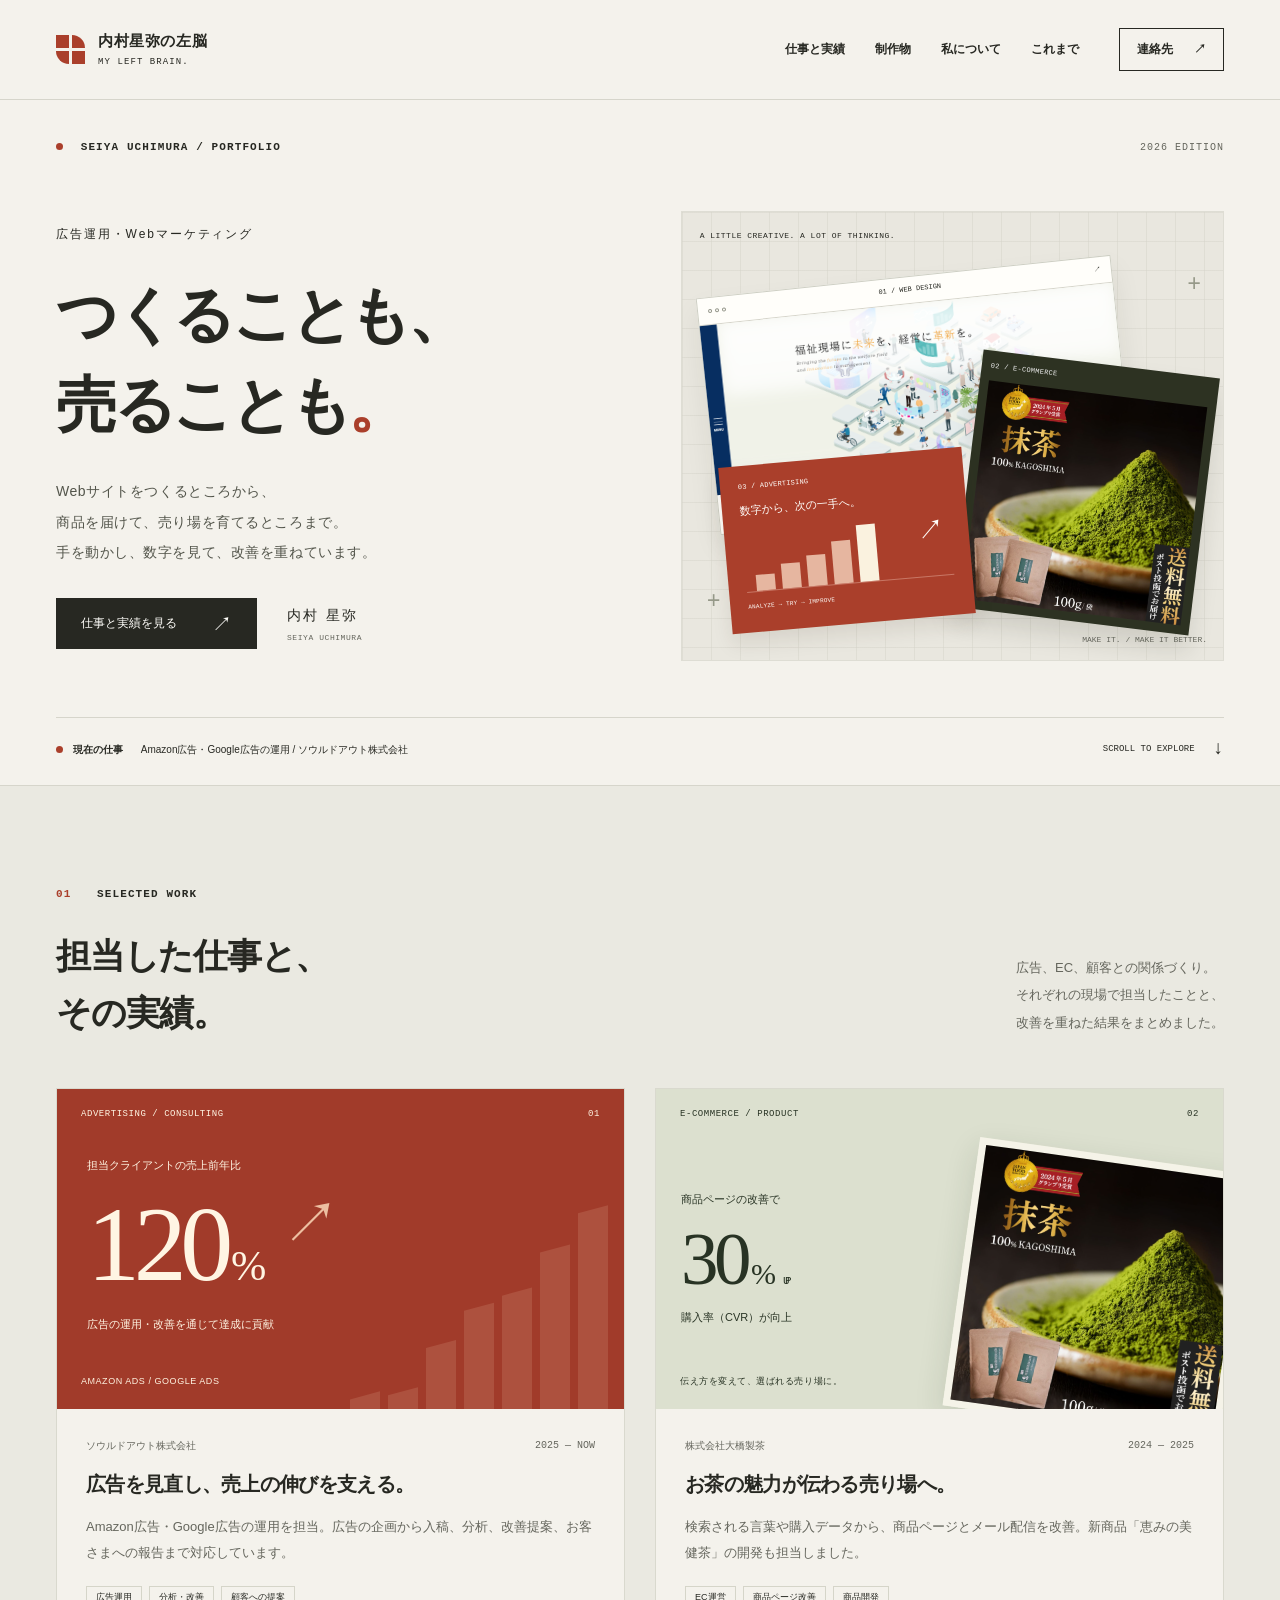
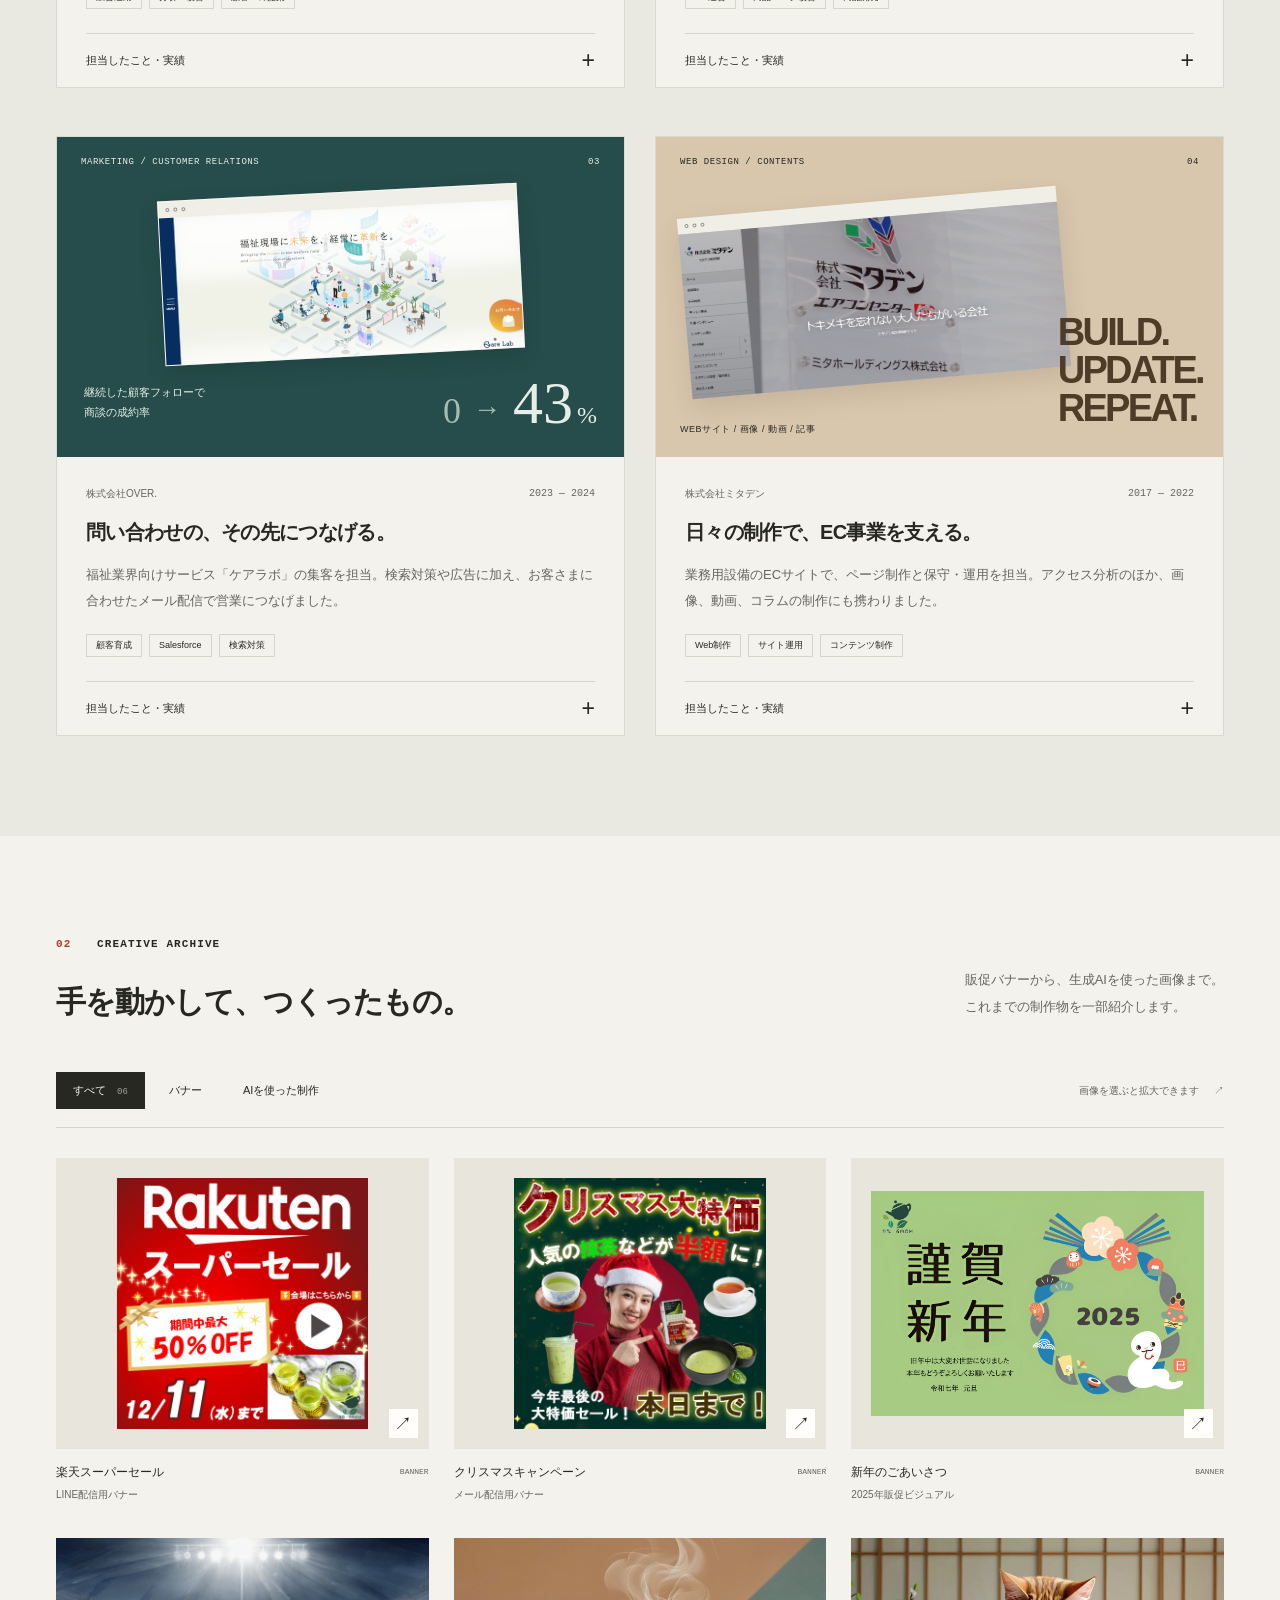
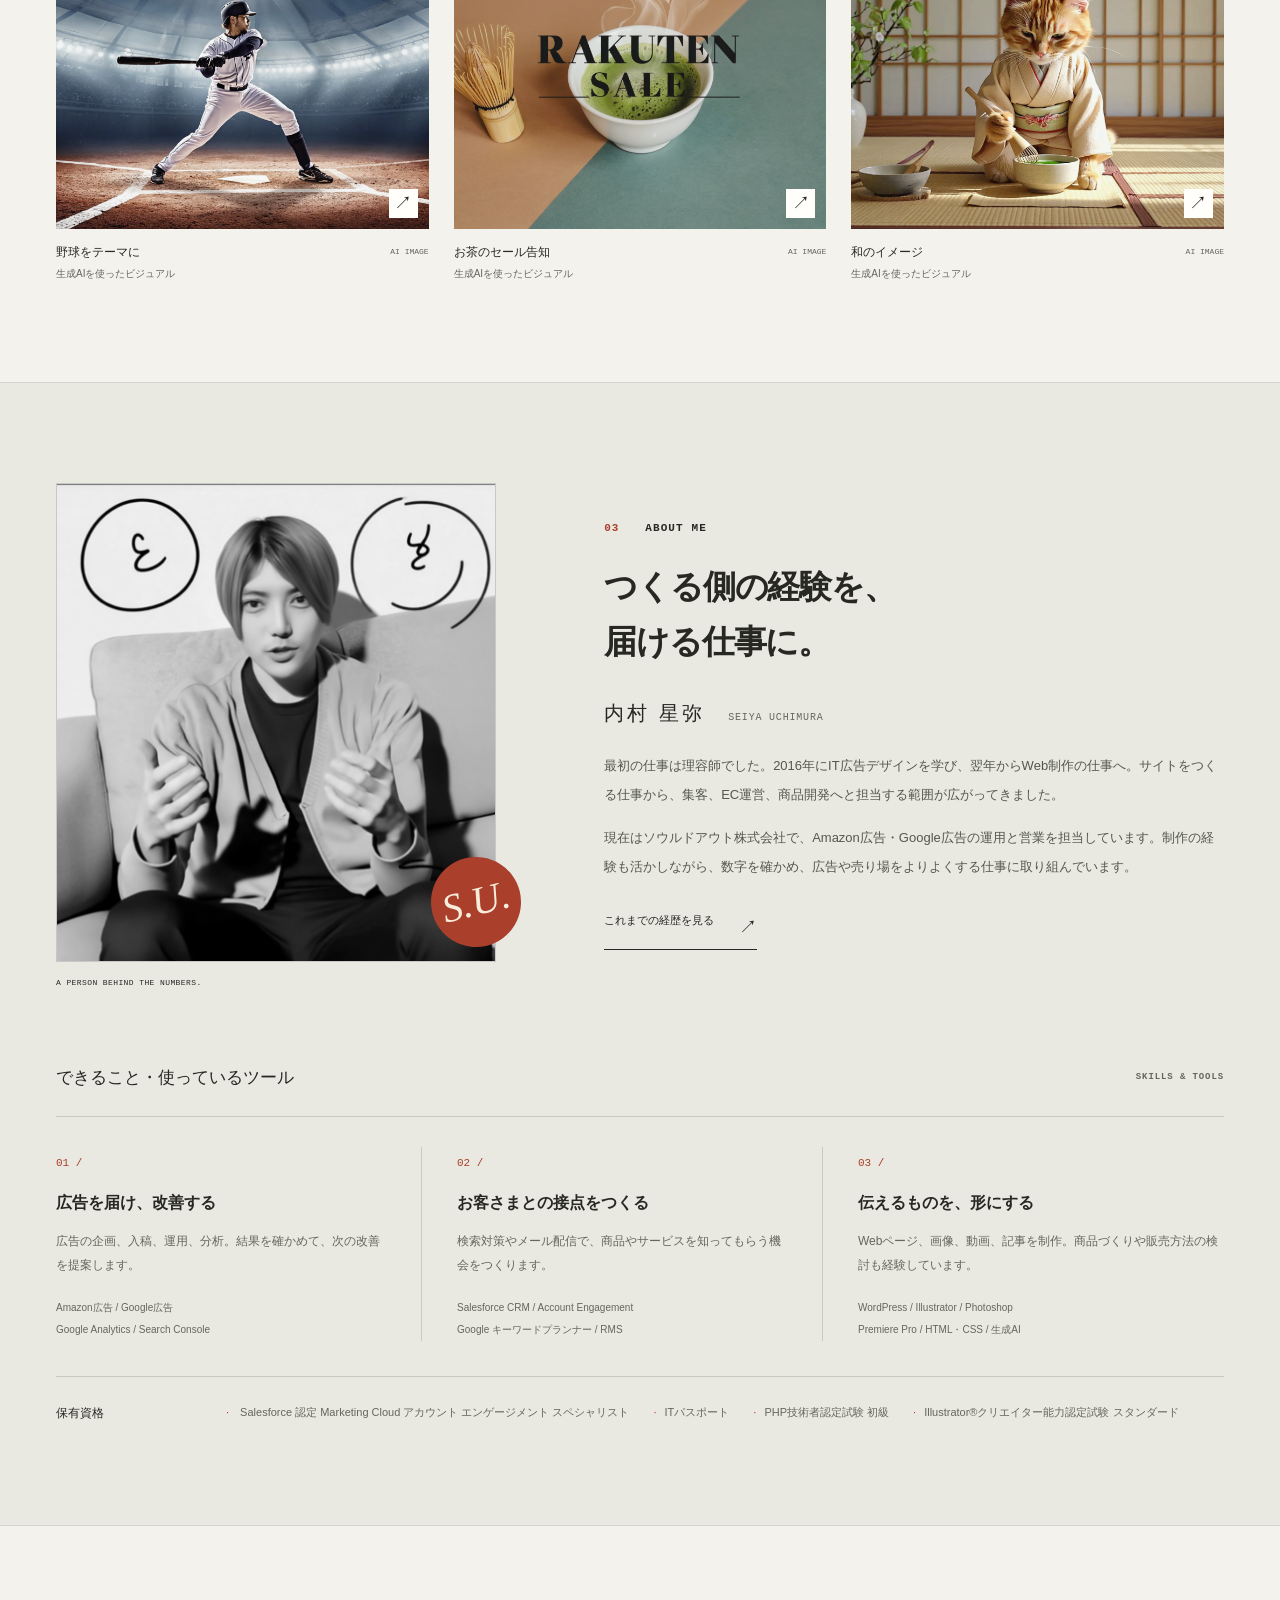
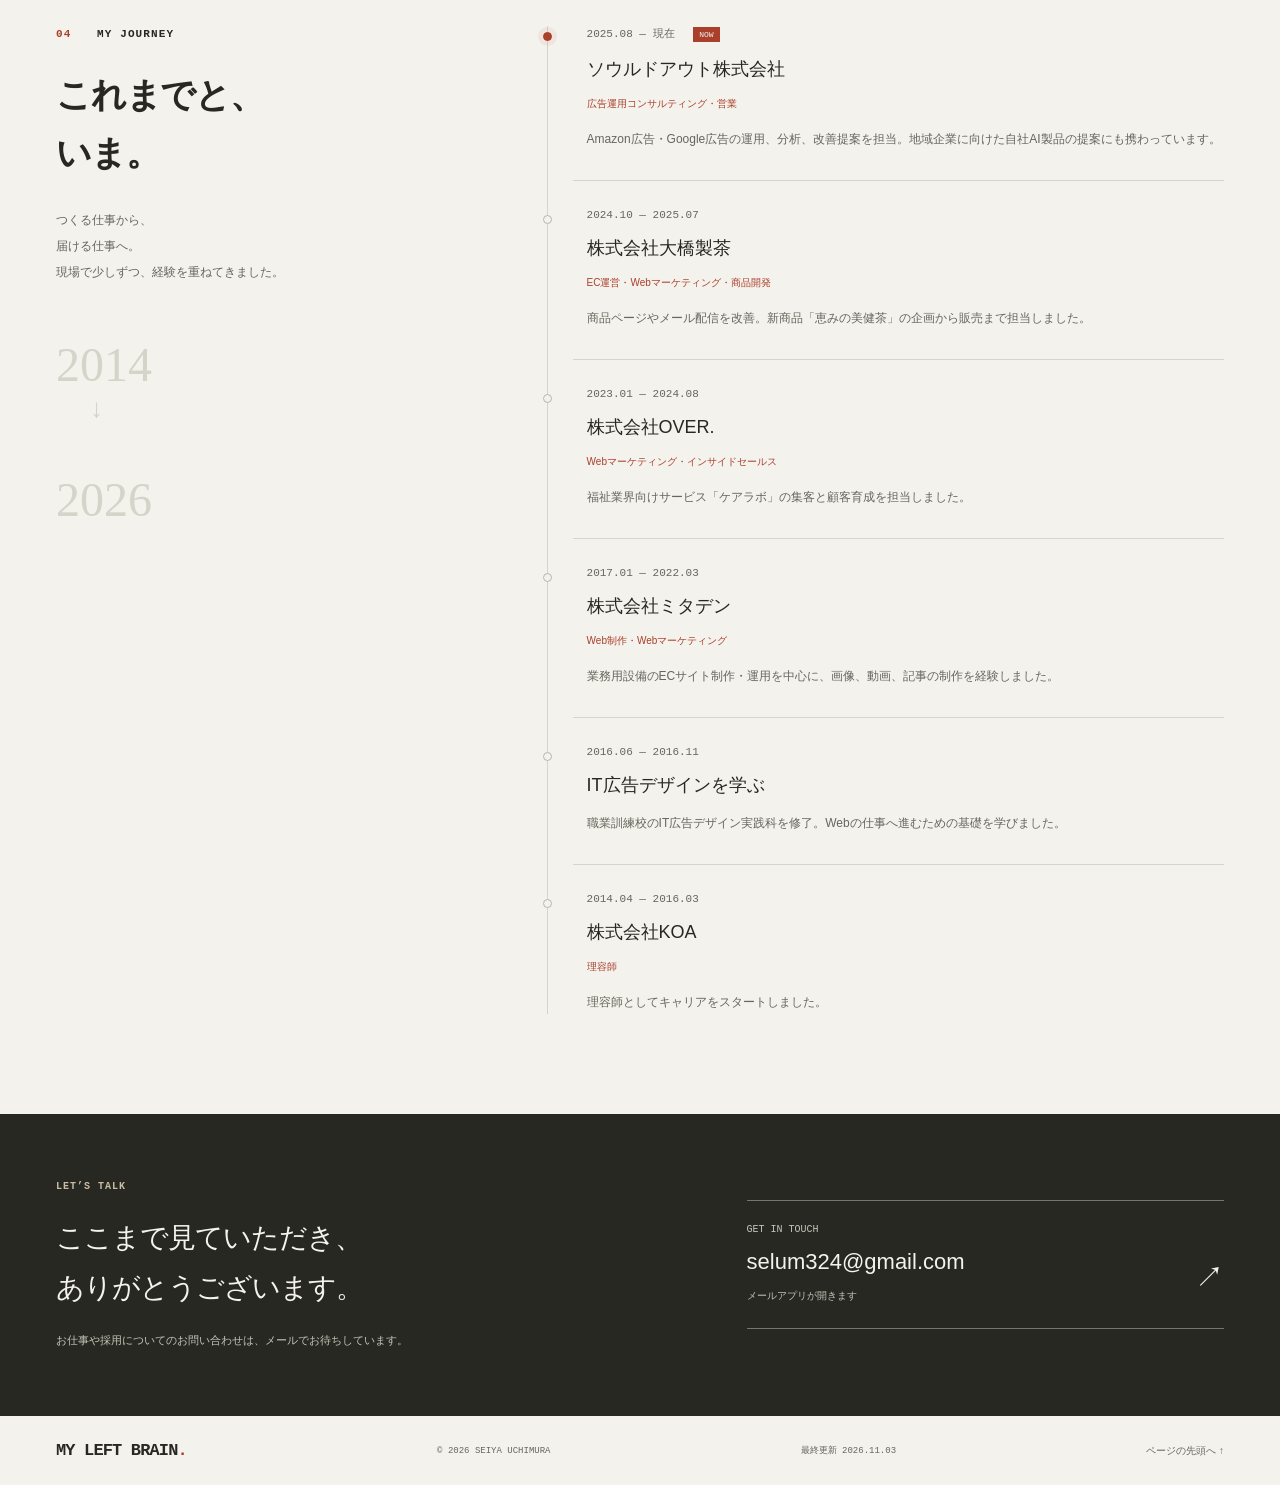
==== commit 230a29f8: "Renew portfolio with current career and responsive design" ====
--- a/index.html
+++ b/index.html
@@ -1,1516 +1,772 @@
-<!DOCTYPE html>
-<html lang="ja">
-<head>
-<meta name="google-site-verification" content="MJXux5KA7sxXPzVAfUgo25WZaabigM0VlkFsy8UiKfc" />
-  <meta charset="UTF-8">
-  <meta name="viewport" content="width=device-width, initial-scale=1.0">
-  <title>内村星弥の左脳</title>
-  <style>
-    :root {
-            --primary: #2A5C82;
-            --accent: #FF6B6B;
-        }
-
-        * {
-            margin: 0;
-            padding: 0;
-            box-sizing: border-box;
-        }
-
-        body {
-            font-family: 'Segoe UI', system-ui, sans-serif;
-            overflow-x: hidden;
-            background: #0a192f;
-            color: white;
-        }
-
-        .hero-section {
-            height: 100dvh;
-            position: relative;
-            display: flex;
-            align-items: center;
-            padding: 0 10%;
-            overflow: hidden;
-        }
-
-        .hero-content {
-            position: relative;
-            z-index: 2;
-            max-width: 600px;
-        }
-
-        .hero-title {
-            font-size: 4rem;
-            margin-bottom: 1.5rem;
-            opacity: 0;
-            transform: translateY(30px);
-            animation: titleReveal 1s 0.5s cubic-bezier(0.23, 1, 0.32, 1) forwards;
-        }
-
-        @keyframes titleReveal {
-            to {
-                opacity: 1;
-                transform: translateY(0);
-            }
-        }
-
-        .hero-image {
-         position: absolute;
-    right: 10%;
-    width: 40%;
-    height: 100vh;
-    clip-path: polygon(25% 0%, 100% 0%, 75% 100%, 0% 100%);
-    transform: translateX(30%);
-    opacity: 0;
-    animation: imageReveal 1.5s 1s cubic-bezier(0.23, 1, 0.32, 1) forwards;
-        }
-.hero-image video {
-    width: 100%;
-    height: 100%;
-    object-fit: cover;
-    object-position: center;
-}
-
-        @keyframes imageReveal {
-            to {
-                opacity: 1;
-                transform: translateX(0);
-            }
-        }
-
-        .hero-image::after {
-            content: '';
-            position: absolute;
-            top: 0;
-            left: 0;
-            width: 100%;
-            height: 100%;
-            background: linear-gradient(45deg, #4A4A82 0%, transparent 100%);
-            mix-blend-mode: multiply;
-        }
-
-        .hero-image img {
-            width: 100%;
-            height: 100%;
-            object-fit: cover;
-            object-position: center;
-        }
-
-
-	.hero-text {
-    font-size: 0.95rem;
-    line-height: 1.5;
-    margin: 0.8rem;
-    max-width: 100%;
-    overflow-wrap: break-word;
-    word-break: break-word;
-    hyphens: auto;
-    text-align: justify;
-}
-
-
-
-
-        .scrolldown {
-            position: absolute;
-            bottom: 40px;
-            left: 50%;
-            transform: translateX(-50%);
-            animation: scrollBounce 2s infinite;
-        }
-
-        @keyframes scrollBounce {
-            0%, 100% { transform: translateY(0); }
-            50% { transform: translateY(-20px); }
-        }
-
-        .data-grid {
-            display: grid;
-            grid-template-columns: repeat(3, 1fr);
-            gap: 2rem;
-            margin-top: 3rem;
-            opacity: 0;
-            transform: translateY(30px);
-            animation: gridReveal 1s 1.5s forwards;
-        }
-
-        @keyframes gridReveal {
-            to {
-                opacity: 1;
-                transform: translateY(0);
-            }
-        }
-
-        .data-item {
-            padding: 1.5rem;
-            border-left: 3px solid var(--accent);
-            background: rgba(255,255,255,0.05);
-        }
-
-        @media (max-width: 768px) {
-            .hero-section {
-                height: auto;
-   		 min-height: 100dvh;
-    		padding: 60px 20px;
-            }
-
-            .hero-image {
-                position: relative;
-                right: 0;
-                width: 100%;
-                height: 50vh;
-                margin-top: 2rem;
-            }
-
-.hero-content {
-    padding: 20px;
-    transform: none !important; /* モバイル用にアニメーション解除 */
-  }
-	.hero-text {
-        font-size: 0.85rem;
-        line-height: 1.4;
-        margin: 0.6rem;
-        padding-right: 10px;
-        padding-left: 10px;
-        letter-spacing: -0.02em;
-    }
-
-            .hero-title {
-                font-size: 2.5rem;
-            }
-        }
-
-
-    /* マーケティング実績セクション */
-    .results-section {
-      padding: 60px 0;
-    }
-
-    .container {
-      max-width: 1200px;
-      margin: 0 auto;
-      padding: 0 20px;
-    }
-
-    .section-title {
-      text-align: center;
-      font-size: 2.5rem;
-      margin-bottom: 50px;
-      position: relative;
-      color: var(--primary-color);
-    }
-
-    .section-title::after {
-      content: '';
-      display: block;
-      width: 60px;
-      height: 4px;
-      background: var(--secondary-color);
-      margin: 15px auto 0;
-    }
-
-    .achievement-grid {
-      display: grid;
-      grid-template-columns: repeat(auto-fit, minmax(300px, 1fr));
-      gap: 30px;
-    }
-
-    .achievement-card {
-      background: white;
-      border-radius: 12px;
-      padding: 30px;
-      box-shadow: 0 4px 6px rgba(0, 0, 0, 0.1);
-      transition: transform 0.3s ease, box-shadow 0.3s ease;
-    }
-
-    .achievement-card:hover {
-transform: none !important; /* カード全体の浮き上がりを無効化 */
-  box-shadow: none; /* 影効果も無効化（もし適用されている場合） */
-    }
-
-    .achievement-number {
-      font-size: 1.5rem;
-      color: black;
-      font-weight: bold;
-      margin-bottom: 15px;
-    }
-
-    .achievement-title {
-      font-size: 1.4rem;
-      color: var(--text-color);
-      margin-bottom: 20px;
-      position: relative;
-      padding-bottom: 10px;
-    }
-
-    .achievement-title::after {
-      content: '';
-      position: absolute;
-      bottom: 0;
-      left: 0;
-      width: 40px;
-      height: 2px;
-      background: var(--secondary-color);
-    }
-
-    .achievement-list {
-      list-style: none;
-    }
-
-    .achievement-item {
-      padding: 12px 0;
-      border-bottom: 1px solid #eee;
-      display: flex;
-      align-items: center;
-      gap: 10px;
-    }
-
-    .achievement-item:last-child {
-      border-bottom: none;
-    }
-
-    .achievement-item::before {
-      content: '✔';
-      color: var(--primary-color);
-      font-size: 1.2rem;
-    }
-
-
-
-    /* レスポンシブ対応 */
-    @media (max-width: 768px) {
-
-
-      .hero-container {
-        flex-direction: column;
-        gap: 30px;
-      }
-
-       .hero-image {
-    flex: 0 0 100%;
-    max-width: 100%;
-  }
-
-      .hero-image img {
-        height: 300px;
-        clip-path: circle(80% at 30% 50%);
-      }
-
-   
-
-      .hero-title {
-    font-size: 2rem;
-  }
-
-      .section-title {
-        font-size: 2rem;
-      }
-
-      .achievement-grid {
-        grid-template-columns: 1fr;
-      }
-    }
-  </style>
-</head>
-<body>
-  <section class="hero-section">
-    <div class="hero-container">
-      <div class="hero-image">
-        
-        <img src="https://lh3.googleusercontent.com/d/1S_n26u2M9W4GfBEGf-6lMB6MmBTAc6Oa">
-        お使いのブラウザは動画タグをサポートしていません。
-    
-      </div>
-      <div class="hero-content">
-        <h1 class="hero-title">ヒト・モノ・カネ。<br>全事象を多角的に捉え、論理的に勝算のある答えに導く</h1>
-        <p class="hero-text">
-         Webデザイナーとして4年間、コーディングや画像制作スキルを活かし、ユーザー体験を重視したWebサイト構築に貢献。その後、デジタルマーケターとして4年間、リード育成、データ分析に基づくマーケティング施策の最適化を推進。直近では食品メーカーにて、ECサイトのアクセス数・CVR向上のための効果測定に基づいたコンテンツ最適化を実施。
-        </p>
-      </div>
-    </div>
- <div class="scrolldown">
-            <svg width="30" height="50" viewBox="0 0 30 50">
-                <path d="M15 0 L15 25 M15 25 L20 20 M15 25 L10 20" stroke="white" fill="none" stroke-width="2"/>
-                <path d="M15 35 L15 50" stroke="white" stroke-width="2" stroke-linecap="round"/>
-            </svg>
-        </div>
-    </section>
-
-  </section>
-
-<!-- 自己紹介セクション -->
-<section class="about-me-section">
-  <div class="container">
-    <div class="about-content slide-in-element">
-      <div class="about-image">
-        <img src="img\内村星弥talk.png" alt="内村星弥">
-      </div>
-      <div class="about-text">
-        <h2>10歳にして初めてのマーケティング</h2>
-        <p>小学生の頃、総合の授業の一環に地域貢献活動というテーマで、とある居酒屋の販促をすることになった。メンバーは5名で構成され、私が進んでリーダーとなり、企画、材料の調達、販促文を自ら考案した。<br>お店の特色、ターゲット層、立地などを踏まえ、一升瓶の形に型どった木製の看板に想いをつづった。</p><p>大人になった今、当時のことを振り返ると居酒屋は小学生の私にとって馴染みがなく、難しい課題と感じていたが、チームで分担作業をし、楽しく制作を進められたのは自分達の制作物が世の中に羽ばたくという感覚にわくわくしていたからだと思う。<br>当時の楽しくもあり、難しくもあるマーケティングの思い出が現代の自分の本当に目指したいものとの答え合わせなのかもしれない。</p>
-      </div>
-    </div>
-  </div>
-</section>
-
-
-<!-- 既存の主要実績セクション -->
-
-  <section class="results-section">
-<div class="section-bg-text"><div class="achievements-text">ACHIEVEMENTS</div></div>
-    <div class="container">
-      <h2 class="section-title">主要実績</h2>
-      
-      <div class="achievement-grid">
-        <div class="achievement-card">
-          <div class="achievement-number">1</div>
-          <h3 class="achievement-title">ITコンサル事業でBtoB無形商材のCV率36％達成</h3>
-          <ul class="achievement-list">
-            <li class="achievement-item">徹底した顧客リストの調達・精査</li>
-            <li class="achievement-item">HPリニューアルPJでディレクターを担当</li>
-            <li class="achievement-item">MAツールを活用して顧客のフェーズを見極め、シナリオ設計</li>
-          </ul>
-        </div>
-
-        <div class="achievement-card">
-          <div class="achievement-number">2</div>
-          <h3 class="achievement-title">食品メーカーでのECモールにて到達数600％の大幅拡大</h3>
-          <ul class="achievement-list">
-            <li class="achievement-item">新商品の開発を担当し、パッケージデザインやマーケティングまでの道筋を確立</li>
-            <li class="achievement-item">SNSなど活用し、外部流入を図る</li>
-            <li class="achievement-item">AIを活用した偏りのない迅速な市場リサーチ</li>
-          </ul>
-        </div>
-
-        <div class="achievement-card">
-          <div class="achievement-number">3</div>
-          <h3 class="achievement-title">SEO戦略で多数キーワード上位表示を実現し顧客流入数750％増加を達成</h3>
-          <ul class="achievement-list">
-            <li class="achievement-item">検索ボリューム件数や動向を調査し、キーワード選定</li>
-            <li class="achievement-item">テクニカルSEO改善</li>
-            <li class="achievement-item">平均順位15位→3位向上</li>
-          </ul>
-        </div>
-      </div>
-    </div>
-  </div>
-  </section>
-
-<!-- 内村の左脳セクション -->
-   <section class="section">
-       <div class="bg-text" data-section="brain">BRAIN</div>
-    <div class="container">
-        <h2 class="section-title">内村の左脳</h2>
-            <div class="success-cases">
-                <!-- 成功事例1 -->
-                <div class="case-item">
-                    <div class="case-image">
-                        <img src="https://lh3.googleusercontent.com/d/1WrZRwBWDyKJq_rB0nfADhRQXtSXEDn_y" alt="成功事例1">
-                    </div>
-                    <div class="case-content">
-                        <h3 class="case-title">国内だけではなくグローバルな市場に着目し自社商品の売上を3倍にアップ</h3><p class="body-text">海外での抹茶市場をAIを活用してリサーチした結果、2025年には約42億ドル規模へと成長が見込まれる東南アジア、欧州を中心にヘルスコンシャス層の急速な拡大傾向を発見。なぜ抹茶がこれほどまでに海外で需要があるのかを徹底的に分析し、健康志向・サステナビリティ・日本の伝統文化への関心という3つの主要要因を特定した。これを受け、鹿児島原産の高品質抹茶をブランディングの中心に据え、伝統製法と環境に配慮した持続可能な生産方法を強調したプレミアム戦略を国内外両方に向けてPR展開。AI分析によって得られた顧客嗜好データを基に広告を最適化した結果、ECモール楽天では総合ランキング入賞し、わずか半年で例年の3倍の売上を達成。購入者の外国人比率が70%に達し、グローバル市場戦略は大きな成功を収めた。</p>
-                    </div>
-                </div>
-                <!-- 成功事例2 -->
-                <div class="case-item">
-                    <div class="case-image">
-                        <img src="https://lh3.googleusercontent.com/d/1-MoqRZ7972JDibR7deElpJhGkpnSWNVv" alt="成功事例2">
-                    </div>
-                    <div class="case-content">
-                        <h3 class="case-title">福祉業界xDXというDXの可能性を見通し、スタートアップから顧客へのリード育成で自社SaaS製品の売上１億円達成</h3>
-                        <p class="body-text">福祉業界の非効率なアナログ運営課題に対し、DX化による業務効率化支援システムを販売するためにSalesforceのMAツールを活用したデジタルマーケティング戦略を構築しました。顧客の行動データを基にしたスコアリング機能を活用し、リード獲得からナーチャリングまでのプロセスを自動化。さらに、CRMとの統合により、メールやSNSなど複数チャネルで一貫性のあるメッセージ配信を実現しました。
-これにより、リードナーチャリング期間を従来比40%短縮し、成約率を23%向上。また、月間ページ流入数をPV数50倍を達成しました。データ駆動型の改善を継続的に行い、年間売上1.2億円を達成するなど、福祉業界におけるデジタルマーケティングの成果を上げました。</p>
-                    </div>
-                </div>
-                <!-- 成功事例3 -->
-                <div class="case-item">
-                    <div class="case-image">
-                        <img src="https://lh3.googleusercontent.com/d/1YuBTtySChjdILo3q-ykSxcj-kE47VZzM" alt="成功事例3">
-                    </div>
-                    <div class="case-content">
-                        <h3 class="case-title">実用性の高い代行サービス事業を展開し、実績数は1000件超え達成</h3>
-                        <p class="body-text">サービス利用後の自動アンケート、カスタマーインタビュー、SNS分析を組み合わせた多角的なフィードバック収集システムを個人事業主として独自に構築。顧客セグメント別の利用パターン分析や要望の優先順位付けを通じて、効果的なリソース配分を実現しました。マーケティング、業務代行、顧客折衝はすべて一人で対応し、迅速なフィードバックに基づくサービス改善を継続的に実行。その結果、実用性の高いサービスを展開し、累計実績数1000件を達成。顧客満足度の向上と顧客からの新規紹介による獲得コスト削減に成功しました。</p>
-                    </div>
-                </div>
-            </div>
-        </div>
-    </section>
-
-
-    <!-- 内村の武器セクション -->
-    <section class="section">
-      <div class="bg-text weapons-bg-text">WEAPONS</div>
-    <div class="container">
-        <h2 class="section-title">内村の武器</h2>
-            <div class="weapons-grid">
-                <div class="weapon-category">
-                    <h3>扱えるツール</h3>
-                    <ul>
-                        <li>Illustrator</li>
-                        <li>Google Analytics</li>
-			<li>GAS</li>
-                        <li>Figma</li>
-			<li>Photoshop</li>
-			<li>Wordpress</li>
-			<li>Github</li>
-			<li>RMS</li>
-			<li>Account Engagement(旧Pardot)</li>
-			<li>動画・画像・テキスト型AI生成、ローカル環境での運用</li>
-                    </ul>
-                </div>
-                <div class="weapon-category">
-                    <h3>専門知識・資格</h3>
-                    <ul>
-                        <li>Salesforce 認定 Marketing Cloud アカウントエンゲージメント スペシャリスト</li>
-                        <li>中小企業支援科目合格者(企業経営理論、財務・会計、運営管理)</li>
-                        <li>ITパスポート</li>
-			<li>PHP 技術者認定試験 初級</li>
-			<li>Illustrator®クリエイター能力認定試験 スタンダード</li>
-			<li>デジタルマーケティング関連の知識</li>
-			<li>生成AIの知識</li>
-			<li>データサイエンティスト検定 受験予定</li>
-			
-                    </ul>
-                </div>
-            </div>
-        </div>
-　  </section>
-
-
-<section class="career-section">
- <div class="section-bg-text">CAREER</div>
-  <div class="container">
-    <h2 class="section-title">経歴</h2>
-    
-    <div class="timeline">
-      <!-- ミタデン -->
-      <div class="timeline-item">
-        <div class="timeline-marker"></div>
-        <div class="timeline-content">
-          <h3>株式会社ミタデン　2017年1月～2022年3月</h3>
-          <p>経営企画部配属<br>年間売上90億円の建築設備業でBtoB向け有形商材の販売。WEBデザイナー、広報を担当</p>
-        </div>
-      </div>
-
-      <!-- OVER -->
-      <div class="timeline-item">
-        <div class="timeline-marker"></div>
-        <div class="timeline-content">
-          <h3>株式会社OVER.　2023年1月～2024年8月</h3>
-          <p>インサイドセールス・マーケティング部配属<br>ITコンサル事業にてスタートアップ事業からの入社。BtoB無形商材のマーケティング及びMAツールを活用した顧客ナーチャリングを担当</p>
-        </div>
-      </div>
-
-      <!-- 大橋製茶（点滅アニメーション） -->
-      <div class="timeline-item active">
-        <div class="timeline-marker"></div>
-        <div class="timeline-content">
-          <h3>株式会社大橋製茶　2024年10月～</h3>
-          <p>Eコマース・マーケティング部配属<br>食品メーカー事業で複数のECモールと新商品のマーケティング・開発を担当</p>
-        </div>
-      </div>
-    </div>
- 　</div>
-  </div>
-</section>
-
-
-<!-- 作品セクション追加 -->
-<section class="achievements-section">
-  <div class="container">
-    <h2 class="section-title" style="color: #fff;">作品</h2>
-    
-    <div class="achievements-grid">
-      <!-- ディレクション -->
-      <div class="achievement-card">
-        <h3 class="achievement-subtitle" style="color: #fff;">ディレクション関連</h3>
-        <p class="achievement-desc" style=" background-color: white;  border-radius: 10px; padding: 15px 20px; color: #333; margin: 10px 0 20px; box-shadow: 0 2px 6px rgba(0,0,0,0.1); ">WEBディレクション分野での実績となります。社内チームをはじめ広告代理店やアウトソーシング外部委託など小規模～大規模の案件まで2～8人ほどのチーム構成で総数30件ほどのプロジェクトマネジメントやディレクションを経験しました。</p>
-        <div class="achievement-image">
-         <a href="https://care-labo.info/" target="_blank"> <img src="img\carelabo.png" alt="ディレクション実績"></a>
-</div>
-<p class="achievement-desc">BtoB向け自社SaaS型サービスのHPフルリニューアルのディレクション。MAツールでトラッキングを仕掛け、効果的なリード育成の基盤となり、CV率は最高15％を記録し同業界平均CV率3％を大きく上回ることに成功。
-<br>・チーム構成4名<br>・制作期間約2ヶ月</p><br>
-
-        
-<div class="achievement-image">
-         <a href="https://item.rakuten.co.jp/chiranichibanyama/10000040/" target="_blank"> <img src="img\matcha.png" alt="ディレクション実績"></a></div>
-<p class="achievement-desc">楽天モール内にて自社商品のLPフルリニューアルのディレクション。その他にラフ案、薬機法など法務管理を担当。外部デザイナーと薬剤師の協力を経て仕上げました。2025年4月時点で国内で最も購入されている抹茶となり、ランキング・SEO1位を獲得。
-<br>・チーム構成5名<br>・制作期間約1ヶ月</p><br>
-
-        
-<div class="achievement-image">
-         <a href="https://www.mitaism.com/" target="_blank"> <img src="img\saiyou.png" alt="ディレクション実績"></a>
-</div>
-<p class="achievement-desc">自社採用サイトの新規構築。広告代理店やカメラマン、自社デザイナー・コーダーの編成でディレクション兼コーダーを担当。1ヶ月あたり100件を超える応募者数を達成。
-<br>・チーム構成8名<br>・制作期間約3ヶ月</p><br>
-
-        
-
-      </div>
-      <!-- デザイン -->
-<div class="achievements-grid">
-      <div class="achievement-card">
-        <h3 class="achievement-subtitle" style="color: #fff;">デザイン関連</h3>
-
-        <p class="achievement-desc" style=" background-color: white;  border-radius: 10px; padding: 15px 20px; color: #333; margin: 10px 0 20px; box-shadow: 0 2px 6px rgba(0,0,0,0.1); ">過去に制作したLPやバナー画像のデザインになります。</p>
-
-
-<div class="achievement-image">
-
-<div class="card-list">
-  <div class="card">
-         <img src="img\デザイン\5と0のつく日はLINEバナー.jpg" alt="ディレクション実績">
-</div>
-
- <div class="card">
- <img src="img\デザイン\楽天スーパーセールLINEバナー.jpg" alt="ディレクション実績">
-</div> 
-
-<div class="card">
- <img src="img\デザイン\2024クリスマスメルマガ.jpg" alt="ディレクション実績">
-  </div>
-
-<div class="card">
- <img src="img\デザイン\2024大感謝祭り.jpg" alt="ディレクション実績">
-  </div>
-
-<div class="card">
- <img src="img\デザイン\2025ポイントアップ祭.jpg" alt="ディレクション実績">
-  </div>
-
-<div class="card">
- <img src="img\デザイン\2025謹賀新年.jpg" alt="ディレクション実績">
-  </div>
- </div>
-
-      </div>
-
-
-         <a href="https://drive.google.com/file/d/1iVxgnLF0pitAqOuU9mBQ4--eie23rtj0/view?usp=sharing" target="_blank"><p class="achievement-desc" style="margin-top:20px;">▶その他の作品</p></a>
-
-        </div>
-
-
-  </div>
-</div>
-      <!-- AI -->
-<div class="achievements-grid">
-      <div class="achievement-card">
-        <h3 class="achievement-subtitle" style="color: #fff;">AI関連</h3>
-        <p class="achievement-desc" style=" background-color: white;  border-radius: 10px; padding: 15px 20px; color: #333; margin: 10px 0 20px; box-shadow: 0 2px 6px rgba(0,0,0,0.1); ">ChatGPTの普及を機に目まぐるしいほどに年々進化をつづけるAI技術。従来では日常業務のタスクや問い合わせに対してチャット形式のAI回答などで活躍してきましたが、今後はさらに複雑で経営を左右する程の意思決定や顧客行動予測モデルなどの実装でマーケティング分野でも決して避けては通れないテクノロジーだと確信しており、現在もっとも学習コストをかけている分野です。ここでは実際に業務に活用した事例やプライベートのものも含めて掲載します。</p>
-
-
-<div class="video-list">
-         <iframe width="560" height="315" src="https://www.youtube.com/embed/RSWYbLuKXCM" frameborder="0" allow="accelerometer; autoplay; clipboard-write; encrypted-media; gyroscope; picture-in-picture" allowfullscreen></iframe>
-
- <iframe width="560" height="315" src="https://www.youtube.com/embed/9JGUF7oBC24" frameborder="0" allow="accelerometer; autoplay; clipboard-write; encrypted-media; gyroscope; picture-in-picture" allowfullscreen></iframe>
-</div>
-
-<p class="achievement-desc">上記の動画に登場するもの全てAIで生成いたしました。実務レベルに迫る勢いでコンテンツ生成が可能となっており、今後幅広いクリエイティブ活動に活用できます。</p><br>
-      
-
-
-         <a href="https://drive.google.com/file/d/1KmNeeR6sOuwXBAOdJE0OxMgopVreb-bM/view?usp=sharing" target="_blank"> <p>顧客流入経路調査資料</p></a>
-<p class="achievement-desc">上記のファイルはベトナム人の取引が急増し、顧客の流入経路を調査したときに活用を行った事例です。リアルタイムで現地でのニュースやネット上のSNS、記事、さらにはYoutubeの要約、被リンクの掲載箇所などを参照し、回答が可能です。情報に偏りなく人力では届きにくい域まで迅速で発見することに成功しました。</p><br>
-
-    
-
- <div class="achievement-image">
-
-<div class="card-list">
-  <div class="card">
-         <img src="img\yakyu.png" alt="ディレクション実績">
-</div>
-
- <div class="card">
- <img src="img\rakutensale.png" alt="ディレクション実績">
-</div> 
-
-<div class="card">
- <img src="img\kimono.png" alt="ディレクション実績">
-  </div>
-
-</div>
-</div>
-<p class="achievement-desc">画像生成技術でも年々プロンプト精度が向上しており、細かい要求に応えてくれるようになりました。実務でもメルマガ配信やSNSにおいて活用する機会が増えております。上記の画像では1枚あたりの生成時間はおよそ10秒ほどです。</p>
-</div>
-</div>
-
-
-
-
-</section>
-
-
-
-
-
-
-   <style>
-
-/* 自己紹介セクションのスタイル */
-.about-me-section {
-   background: rgba(10, 25, 47, 0.9); /* 透明ダークブルー */
-  color: #e6f1ff; /* 明るいブルーグレーのテキスト */
-  padding: 100px 0;
-  position: relative;
-  overflow: hidden;
-}
-
-/* 自己紹介セクションのテキスト色変更 */
-.about-me-section p {
-    color: #ffffff !important; /* 白色を指定 */
-    opacity: 0.9; /* 適度な透過率 */
-}
-
-/* 見出しの色調整（必要に応じて） */
-.about-text h2 {
-    color: #e6f1ff !important; /* アクセントカラー */
-}
-
-
-/* グラデーションオーバーレイ追加 */
-.about-me-section::before {
-  content: '';
-  position: absolute;
-  top: 0;
-  left: 0;
-  width: 100%;
-  height: 100%;
-  background: linear-gradient(
-    45deg,
-    rgba(42, 92, 130, 0.8) 0%,
-    rgba(25, 55, 85, 0.9) 100%
-  );
-  z-index: -1;
-}
-
-.container {
-  max-width: 1200px;
-  margin: 0 auto;
-  padding: 0 20px;
-}
-
-.about-content {
-  display: flex;
-  align-items: center;
-  gap: 40px;
-  opacity: 0; /* 初期状態は非表示 */
-  transform: translateX(-100px); /* 左から入るための初期位置 */
-  transition: all 1s cubic-bezier(0.23, 1, 0.32, 1); /* スムーズなアニメーション */
-}
-
-.about-image {
-  flex: 1;
-  max-width: 350px;
-}
-
-.about-image img {
-  width: 100%;
-  height: auto;
-  border-radius: 10px;
-  box-shadow: 0 10px 30px rgba(0, 0, 0, 0.1);
-  transform: scale(1.03);
-}
-
-.about-text {
-  flex: 2;
-background: rgba(255, 255, 255, 0.05);
-  padding: 30px;
-  border-radius: 10px;
-  backdrop-filter: blur(5px);
-  border: 1px solid rgba(255, 255, 255, 0.1);
- 
-}
-
-.about-text h2 {
-  font-size: 2.5rem;
-  margin-bottom: 20px;
-  color: #2A5C82;
-}
-
-.about-text p {
-  font-size: 1rem;
-  line-height: 1.6;
-  color: #333;
-}
-
-/* アニメーション用クラス */
-.slide-in {
-  opacity: 1;
-  transform: translateX(0);
-}
-
-/* レスポンシブ対応 */
-@media (max-width: 768px) {
-  .about-content {
-    flex-direction: column;
-    text-align: center;
-
-  }
-  
-  .about-image {
-    max-width: 250px;
-  }
-}
-
-
-
-/* 小タイトル用スタイル */
-.case-title {
-    font-size: 1.8rem; /* 視認性向上のために少し大きめのフォントサイズ */
-    font-weight: bold; /* 強調のための太字 */
-    color: #2A5C82; /* コントラストの良いダークブルー */
-    margin-bottom: 1rem; /* タイトル下の余白 */
-    text-align: left; /* 左揃え */
-    line-height: 1.4; /* 読みやすい行間 */
-    font-family: "Helvetica Neue", Arial, "Hiragino Kaku Gothic ProN", "Hiragino Sans", Meiryo, sans-serif; /* 日本語フォント対応 */
-}
-
-/* 本文用スタイル */
-.body-text {
-    font-size: 1rem; /* 読みやすいサイズ */
-    line-height: 1.6; /* 読みやすさのための行間 */
-    color: #333333; /* コントラストの良いダークグレー */
-    margin-bottom: 1.5rem; /* 段落間の余白 */
-    text-align: justify; /* 両端揃え */
-    font-family: "Helvetica Neue", Arial, "Hiragino Kaku Gothic ProN", "Hiragino Sans", Meiryo, sans-serif; /* 日本語フォント対応 */
-}
-
-/* コンテンツセクション用スタイル（余白とレイアウト） */
-.case-content {
-    padding: 2rem; /* コンテンツ周りの内部余白 */
-    margin: 1rem auto; /* 中央揃えと上下マージン */
-    max-width: 800px; /* 読みやすさのための最大幅 */
-    background-color: #f9f9f9; /* 背景色 */
-    border-radius: 8px; /* 角丸 */
-    box-shadow: 0 4px 8px rgba(0, 0, 0, 0.1); /* 影で立体感を演出 */
-}
-
-
-
-        :root {
-            --primary-color: #2c83d6;
-            --secondary-color: #e8494a;
-            --text-color: #333;
-            --bg-color: #f8f9fa;
-            --section-spacing: 80px;
-        }
-
-        /* 基本設定と共通スタイル */
-        * {
-            box-sizing: border-box;
-            margin: 0;
-            padding: 0;
-        }
-
-        body {
-            font-family: 'Segoe UI', system-ui, sans-serif;
-            line-height: 1.6;
-            color: var(--text-color);
-            background-color: var(--bg-color);
-        }
-
-        .container {
-            max-width: 1200px;
-            margin: 0 auto;
-            padding: 0 20px;
-        }
-
-        .section {
-            padding: var(--section-spacing) 0;
-            position: relative;
-            overflow: hidden;
-        }
-
-        .section-title {
-            font-size: 2rem;
-            color: var(--primary-color);
-            margin-bottom: 40px;
-            text-align: center;
-            position: relative;
-            z-index: 2;
-        }
-
-        .bg-text {
-            position: absolute;
-            font-size: clamp(6rem, 15vw, 12rem);
-            font-weight: 900;
-            color: rgba(0,0,0,0.03);
-            white-space: nowrap;
-            z-index: 1;
-            pointer-events: none;
-            user-select: none;
-        }
-
-
-
-
-        /* 内村の左脳セクション */
-        .success-cases {
-            display: grid;
-            gap: 40px;
-        }
-
-        .case-item {
-            display: flex;
-            gap: 30px;
-            align-items: center;
-        }
-
-        .case-item:nth-child(even) {
-            flex-direction: row-reverse;
-        }
-
-        .case-image {
-            
-            border-radius: 8px;
-            overflow: hidden;
-        }
-
-        .case-image img {
-            width: 100%;
-            height: 300px;
-            object-fit: cover;
-        }
-
-
-	.case-title {
-    font-size: 2rem; /* 現在のサイズ */
-    font-weight: bold; /* 太字で強調 */
-    line-height: 1.3; /* 行間を調整 */
-}
-        .case-content {
-            flex: 1;
-        }
-
-        /* 内村の武器セクション */
-        .weapons-grid {
-            display: grid;
-            grid-template-columns: repeat(2, 1fr);
-            gap: 30px;
-            max-width: 800px;
-            margin: 0 auto;
-        }
-
-        .weapon-category {
-            background: white;
-            padding: 30px;
-            border-radius: 8px;
-            box-shadow: 0 4px 6px rgba(0,0,0,0.1);
-        }
-
-.bg-text[data-section="brain"] {
-    color: rgba(34, 139, 34, 0.8); /* 緑色 (Forest Green) を適用し透明度を0.1に設定 */
- animation: bg-scroll-right 30s linear infinite;
-
-}
-
-.video-list {
-  display: grid;
-  grid-template-columns: 1fr 1fr; /* 2列 */
-  gap: 24px; /* 動画同士の間隔 */
-  margin: 40px 0;
-}
-
-.video-item {
-  background: #181f2a;
-  border-radius: 12px;
-  padding: 16px;
-  box-sizing: border-box;
-  display: flex;
-  flex-direction: column;
-  align-items: center;
-}
-
-.video-item iframe {
-  width: 100%;
-  aspect-ratio: 16/9;
-  border-radius: 8px;
-  background: #000;
-  border: none;
-  max-width: 100%;
-}
-
-/* スマホでは1列に */
-@media (max-width: 900px) {
-  .video-list {
-    grid-template-columns: 1fr;
-  }
-}
-
-
-@keyframes bg-scroll-right {
-  0% { transform: translate3d(100%, -50%, 0); }
-  100% { transform: translate3d(-100%, -50%, 0); }
-}
-
-
-　　　　/* BRAINの背景テキスト修正 */
-.bg-text brain-bg-text {
-   color: rgba(34, 139, 34, 0.8); /* 緑色 (Forest Green) を適用し透明度を0.1に設定 */
-    top: 15%;
-    left: -50%; /* 左の位置を修正して「B」が見えるように */
-    transform: translateX(-5%); /* 微調整 */
-}
-
-/* WEAPONSの背景テキスト修正 */
-.weapons-bg-text {
-    color: rgba(232, 73, 74, 0.8); /* 赤色を薄く */
-    top: 20%;
-    right: 0%;
-    transform: translateX(-5%); /* 微調整 */
- animation: bg-scroll-left 60s linear infinite;
-}
-	/* 左から右へのアニメーション */
-@keyframes bg-scroll-left {
-  0% { transform: translate3d(-100%, -50%, 0); }
-  100% { transform: translate3d(100%, -50%, 0); }
-}
-
-/* 中央揃え修正版 */
-.achievement-number {
-  text-align: center;
-  width: 100%;
-  position: relative;
-  margin: 0 auto 1.5rem;
-  display: flex;
-  flex-direction: column;
-  align-items: center;
-  justify-content: center;
-}
-
-/* グラデーション背景付き */
-.achievement-number::before {
-  content: '';
-  width: 60px;
-  height: 60px;
-  background: linear-gradient(145deg, #2A5C82 0%, #5FB0E8 100%);
-  border-radius: 50%;
-  position: absolute;
-  top: 50%;
-  left: 50%;
-  transform: translate(-50%, -50%);
-  z-index: -1;
-  box-shadow: 0 4px 15px rgba(42, 92, 130, 0.3);
-}
-
-.achievement-number span {
-  font-size: 1.8rem;
-  font-weight: 900;
-  color: white;
-  position: relative;
-  z-index: 2;
-  text-shadow: 0 2px 4px rgba(0,0,0,0.2);
-}
-
-/* ホバーエフェクト */
-.achievement-card:hover .achievement-number::before {
-  transform: translate(-50%, -50%) scale(1.1);
-  transition: transform 0.3s cubic-bezier(0.23, 1, 0.32, 1);
-}
-
-.card-list {
-  display: grid;
-  grid-template-columns: repeat(3, 1fr); /* 3列並び */
-  gap: 20px; /* 余白を半分くらいに調整 */
-  max-width: 1200px;
-  margin: 0 auto;
-}
-
-.card {
-  aspect-ratio: 1 / 1; /* 正方形にする */
-  background: #fff;
-  border-radius: 16px;
-  overflow: hidden;
-  display: flex;
-  flex-direction: column;
-  justify-content: flex-start;
-  box-sizing: border-box;
-   padding: 0;
-  margin: 0;
-}
-
-.card img {
-   width: 100% !important; /* 幅を100%に変更 */
-  height: 250px; /* 高さを固定 */
-  object-fit: cover;
-  display: block;
-  margin: 0;
-  padding: 0;
-  border-radius: 8px;
-}
-
-.achievement-card {
-  padding: 15px !important;
-  margin: 10px 0 !important;
-}
-/* レスポンシブ（スマホでは1列） */
-@media (max-width: 900px) {
-  .card-list {
-    grid-template-columns: 1fr;
-  }
-.card img {
- height:auto !important;
-}
-
-}
-
-/* レスポンシブ対応 */
-@media (max-width: 768px) {
-
-
- .case-title {
-        font-size: 1.5rem; /* モバイル向けにフォントサイズ調整 */
-    }
-
-    .body-text {
-        font-size: 0.9rem; /* モバイル向けにフォントサイズ調整 */
-    }
-
-    .case-content {
-        padding: 1rem; /* モバイル向けに余白調整 */
-    }
-
-  .achievement-number::before {
-    width: 50px;
-    height: 50px;
-  }
-  
-  .achievement-number span {
-    font-size: 1.5rem;
-  }
-}
-
-
-        /* レスポンシブ対応 */
-        @media (max-width: 768px) {
-              .case-item, 
-    .case-item:nth-child(even) {
-        flex-direction: column;
-    }
-
-
-        }
-    </style>
-
-
-
-<style>
-
-/* オーバーサイズ背景テキストの基本スタイル */
-.career-section,
-.results-section {
-  position: relative;
-  overflow: hidden;
-  padding: 80px 0;
-}
-
-.section-bg-text {
-    position: absolute;
-  top: 15%; /* 大幅に上方に移動 */
-
- transform: translate3d(-100%, -15%, 0); /* GPU最適化 */
-  will-change: transform;
-  animation: bg-scroll 25s linear infinite;
-  text-align: right; /* テキスト自体も右寄せ */
-  font-size: clamp(8rem, 25vw, 18rem); /* サイズ拡大 */
-  font-weight: 900;
-  color: rgba(0, 0, 0, 0.1); /* 透明度調整 */
-  white-space: nowrap;
-  text-transform: uppercase;
-  line-height: 0.7; /* 行間を詰める */
-  z-index: 1;
-  pointer-events: none;
-  user-select: none;
-  font-family: 'Arial Black', sans-serif;
-  letter-spacing: -0.03em;
-
-}
-
-@keyframes bg-scroll {
-    0% { transform: translate3d(-100%, -15%, 0); }
-    100% { transform: translate3d(100%, -15%, 0); }
-}
-
-
-
-
-
-
-/* 経歴セクションカスタマイズ */
-.career-section .section-bg-text {
-  color: rgba(44, 131, 214, 0.8); /* 薄い青色 */
-   top: 20%;
- font-size: clamp(5.5rem, 16vw, 13rem); /* さらにサイズ縮小 */
-  animation: bg-scroll-right 35s linear infinite;
-  transform: translate(-8%, -10%)
-}
-
-/* 実績セクションカスタマイズ */
-.results-section .section-bg-text {
-  color: rgba(232, 73, 74, 0.8); /* 薄い赤色 */
-     top: 12%;
- font-size: clamp(5.5rem, 16vw, 13rem); /* さらにサイズ縮小 */
-  letter-spacing: -0.07em; /* 文字間隔をより狭く */
-    transform: none; /* 既存のtransformを上書き解除 */
-  white-space: nowrap;
-animation: bg-scroll 40s linear infinite;
-left: 50%; /* left指定を削除 */
-
-}
-
-@keyframes moveText {
-    0% {
-        left: -100%;
-    }
-    100% {
-        left: 100%;
-    }
-}
-
-
-/* セクションコンテンツのスタイル */
-.container {
-  position: relative;
-  z-index: 2; /* 背景テキストより前面に */
-  max-width: 1200px;
-  margin: 0 auto;
-  padding: 0 20px;
-}
-
-.section-title {
-  position: relative;
-  font-size: 2rem;
-  color: #333;
-  margin-bottom: 40px;
-  text-align: center;
-}
-
-
-
-
-:root {
-  --timeline-color: #ddd;
-  --active-color: #2c83d6;
-  --marker-size: 0.8rem; /* マーカーサイズを相対単位で設定 */
-  --line-width: 2px; /* 線の太さ */
-}
-
-
-
-.career-section {
-  padding: 3.75rem 0;
-  background: #fff;
-}
-
-.section-title {
-  text-align: center;
-  font-size: 4rem;
-  margin-bottom: 3rem;
-  color: #444;
-}
-
-/* タイムライン全体 */
-.timeline {
-  position: relative;
-  max-width: 50rem;
-  margin: 0 auto;
-  padding-left: 2rem; /* 左側の余白 */
-}
-
-/* 縦線 */
-.timeline::before {
-  content: '';
-  position: absolute;
-  left: 0;
-  top: 0;
-  height: 100%;
-  width: var(--line-width);
-  background: var(--timeline-color);
-  z-index: 1;
-}
-
-/* 各アイテム */
-.timeline-item {
-  position: relative;
-  margin-bottom: 2rem;
-  min-height: 3.5rem;
-  display: flex;
-  align-items: center;
-}
-
-/* マーカー丸 */
-.timeline-marker {
-  position: absolute;
-  left: 0;
-  top: 50%;
-  transform: translate(-50%, -50%); /* 中央揃え調整 */
-  width: var(--marker-size);
-  height: var(--marker-size);
-  border-radius: 50%;
-  background-color: var(--timeline-color);
-  z-index: 2; /* 線より前面に表示 */
-}
-
-/* アクティブなマーカー */
-.timeline-item.active .timeline-marker {
-  background-color: var(--active-color);
-  animation: pulse 2s infinite ease-in-out;
-}
-
-@keyframes pulse {
-  0% { box-shadow: 0 0 0 0 rgba(44,131,214,0.4); }
-  70% { box-shadow: 0 0 0 0.4rem rgba(44,131,214,0); }
-  100% { box-shadow: 0 0 0 0 rgba(44,131,214,0); }
-}
-
-/* コンテンツエリア */
-.timeline-content {
-  margin-left: 1.5rem;
-  background: #f8f9fa;
-  padding: 1rem 1.25rem;
-  border-radius: 0.25rem;
-  width: 100%;
-  border-left: 3px solid var(--timeline-color);
-}
-
-.timeline-item.active .timeline-content {
-  border-left-color: var(--active-color);
-}
-
-.timeline-content h3 {
-  color: #333;
-  margin-bottom: 0.25rem;
-  font-size: 1rem;
-  font-weight: normal;
-}
-
-.timeline-content p {
-  color: #666;
-  font-size: 0.85rem;
-  margin: 0;
-}
-
-
-/* レスポンシブ対応 */
-@media (max-width: 768px) {
-  .timeline {
-    padding-left: 1.5rem;
-  }
-  
-  .timeline-content {
-    margin-left: 1rem;
-  }
-}
-
-
-/* 武器セクションのレスポンシブ調整 */
-@media (max-width: 768px) {
-  .weapons-grid {
-    grid-template-columns: 1fr; /* 1列表示に変更 */
-    gap: 2rem;
-  }
-
-  .weapon-card {
-    flex-direction: column; /* 縦並びに変更 */
-    padding: 1.5rem;
-  }
-
-  .weapon-image {
-    width: 100%;
-    max-width: 300px;
-    margin: 0 auto 1.5rem;
-  }
-
-  .weapon-info {
-    width: 100%;
-    text-align: center;
-  }
-
-  .weapon-metrics {
-    flex-direction: column;
-    gap: 1rem;
-  }
-}
-
-
-/* 実績セクションスタイル */
-.achievements-section {
-  padding: 80px 0;
-  background: #0a192f;
-  color: white;
-}
-
-.section-title {
-  text-align: center;
-  font-size: 2.5rem;
-  margin-bottom: 50px;
-  position: relative;
-}
-
-.section-title::after {
-  content: '';
-  display: block;
-  width: 60px;
-  height: 3px;
-  background: #2A5C82;
-  margin: 20px auto;
-}
-
-.achievements-grid {
- display: flex;
-  flex-direction: column; /* 横並びから縦並びに変更 */
-  gap: 30px; /* カード間の余白 */
-  max-width: 1200px;
-  margin: 0 auto;
-  padding: 0 20px;
-}
-
-.achievement-card {
-  background: rgba(255,255,255,0.05);
-  border-radius: 10px;
-  overflow: hidden;
-  transition: transform 0.3s ease;
-width: 100%; /* 幅を100%に変更 */
-  margin-bottom: 30px; /* 下部に余白を追加 */
-}
-
-.achievement-card:hover {
-  transform: translateY(-10px);
-}
-
-.achievement-subtitle {
-  font-size: 1.8rem;
-  padding: 25px 25px 15px;
-  color: #2A5C82;
-}
-
-.achievement-desc {
-  padding: 0 25px 25px;
-  line-height: 1.6;
-  min-height: 80px;
-}
-
-.achievement-image img {
-  width: 100%;
-   max-width: 100%;
-  height: 400px;
-  object-fit: cover;
-  border-top: 3px solid #2A5C82;
-}
-.achievement-image {
-  display: inline-block;
-  transition: transform 0.5s cubic-bezier(0.175, 0.885, 0.32, 1.275);
-  overflow: hidden;
-}
-
-
-.achievement-image:hover {
-  transform: translateY(-10px); /* 画像が上に浮き上がる */
-  box-shadow: 0 10px 15px rgba(0,0,0,0.2); /* 影を追加して浮いている感じを強調 */
-  cursor: pointer; /* ホバー時のカーソルをポインターに */
-}
-
-/* 画像自体にもトランジション効果を追加 */
-.achievement-image img {
-  transition: all 0.3s ease;
-}
-
-/* モバイル対応 */
-@media (max-width: 768px) {
-  .achievements-grid {
-    grid-template-columns: 1fr;
-  }
-  
-  .achievement-subtitle {
-    font-size: 1.5rem;
-  }
-  
-  .achievement-image img {
-    height: 200px;
-  }
-}
-
-
-
-
-
-@media (max-width: 768px) {
-    .case-title {
-        font-size: 1.8rem; /* モバイル用に少し小さく */
-    }
-
-
- .career-section .section-bg-text {
-    top: 5% !important;
-    animation: bg-scroll-mobile 35s linear infinite;
-    /* 初期位置を画面左端外から画面右端内に変更 */
-    transform: translate3d(-50%, -5%, 0); /* 変更点 */
-  }
-
-@keyframes bg-scroll-mobile { /* 追加 */
-    0% {
-      transform: translate3d(120%, -5%, 0); /* モバイル右開始位置 */
-    }
-    100% {
-      transform: translate3d(-120%, -5%, 0); /* モバイル左終了位置 */
-    }
-  .results-section .section-bg-text {
-    top: 7% !important;
-    font-size: clamp(3.8rem, 16vw, 9rem);
-  
-  }
-  }
-  
-  
-
-
-
-/* レスポンシブ対応 */
-@media (max-width: 768px) {
-  .about-me-section {
-    padding: 60px 0;
-
-  }
-  
-  .about-text {
-    padding: 20px;
-  }
-
-
-}
-
-</style>
-
-<script>
-// 要素が表示されたらアニメーションを発動させる
-document.addEventListener('DOMContentLoaded', function() {
-  // 監視対象の要素を取得
-  const elements = document.querySelectorAll('.slide-in-element');
-  
-  // Intersection Observerの設定
-  const observer = new IntersectionObserver((entries) => {
-    entries.forEach(entry => {
-      // 要素が画面内に入ったらクラスを追加
-      if (entry.isIntersecting) {
-        entry.target.classList.add('slide-in');
-        // 一度アニメーションが発動したら監視を解除（オプション）
-        // observer.unobserve(entry.target);
-      }
-    });
-  }, {
-    threshold: 0.2, // 要素の20%が見えたらアニメーション発動
-    rootMargin: '0px 0px -100px 0px' // 上部マージンを調整して発動タイミングを制御
-  });
-  
-  // 各要素を監視対象に追加
-  elements.forEach(element => {
-    observer.observe(element);
-  });
-});
-
-</script>
-
-</body>
-</html>
+<!doctype html>
+<html lang="ja">
+  <head>
+    <meta charset="UTF-8" />
+    <meta name="viewport" content="width=device-width, initial-scale=1" />
+    <meta
+      name="google-site-verification"
+      content="MJXux5KA7sxXPzVAfUgo25WZaabigM0VlkFsy8UiKfc"
+    />
+    <meta
+      name="description"
+      content="内村星弥のポートフォリオ。Amazon・Google広告の運用を中心に、Web制作、EC運営、商品開発、顧客育成に携わってきた経験と制作物を紹介します。"
+    />
+    <meta name="theme-color" content="#f4f2ec" />
+    <meta property="og:type" content="website" />
+    <meta
+      property="og:title"
+      content="内村星弥の左脳 — 広告運用・Webマーケティング"
+    />
+    <meta
+      property="og:description"
+      content="つくることも、売ることも。Web制作からEC運営、広告運用まで。内村星弥の仕事とこれまで。"
+    />
+    <meta
+      property="og:url"
+      content="https://selum324.github.io/my-left-brain/"
+    />
+    <meta property="og:locale" content="ja_JP" />
+    <title>内村星弥の左脳 — 広告運用・Webマーケティング</title>
+    <link rel="icon" href="assets/favicon.svg" type="image/svg+xml" />
+    <link rel="stylesheet" href="assets/style.css" />
+    <script src="assets/site.js" defer></script>
+  </head>
+  <body>
+    <a class="skip-link" href="#main">本文へスキップ</a>
+    <header class="site-header">
+      <a class="brand" href="#top" aria-label="内村星弥の左脳 トップへ"
+        ><span class="brand-mark" aria-hidden="true"
+          ><i></i><i></i><i></i><i></i></span
+        ><span>内村星弥の左脳<small>MY LEFT BRAIN.</small></span></a
+      >
+      <button
+        class="menu-toggle"
+        id="menu-toggle"
+        type="button"
+        aria-controls="site-nav"
+        aria-expanded="false"
+      >
+        <span>メニュー</span><i aria-hidden="true"></i>
+      </button>
+      <nav class="site-nav" id="site-nav" aria-label="メインナビゲーション">
+        <a href="#work">仕事と実績</a><a href="#creative">制作物</a
+        ><a href="#about">私について</a><a href="#career">これまで</a
+        ><a class="nav-contact" href="#contact"
+          >連絡先 <span aria-hidden="true">↗</span></a
+        >
+      </nav>
+    </header>
+    <main id="main">
+      <section class="hero wrap" id="top" aria-labelledby="hero-title">
+        <div class="hero-topline">
+          <span class="eyebrow"
+            ><span class="live-dot"></span> SEIYA UCHIMURA / PORTFOLIO</span
+          ><span class="edition">2026 EDITION</span>
+        </div>
+        <div class="hero-grid">
+          <div class="hero-copy">
+            <p class="hero-role">広告運用・Webマーケティング</p>
+            <h1 id="hero-title">
+              つくることも、<br />売ることも<span class="accent">。</span>
+            </h1>
+            <p class="hero-description">
+              Webサイトをつくるところから、<br />商品を届けて、売り場を育てるところまで。<br />手を動かし、数字を見て、改善を重ねています。
+            </p>
+            <div class="hero-actions">
+              <a class="button button-dark" href="#work"
+                >仕事と実績を見る <span aria-hidden="true">↗</span></a
+              ><span class="hero-name"
+                >内村 星弥<small>SEIYA UCHIMURA</small></span
+              >
+            </div>
+          </div>
+          <div
+            class="hero-visual"
+            aria-label="Web制作、EC運営、広告運用の仕事を表すビジュアル"
+          >
+            <span class="visual-caption"
+              >A LITTLE CREATIVE. A LOT OF THINKING.</span
+            >
+            <div class="orbit orbit-one" aria-hidden="true"></div>
+            <div class="orbit orbit-two" aria-hidden="true"></div>
+            <div class="visual-cross cross-one" aria-hidden="true">+</div>
+            <div class="visual-cross cross-two" aria-hidden="true">+</div>
+            <div class="visual-window">
+              <div class="window-bar">
+                <span><i></i><i></i><i></i></span><span>01 / WEB DESIGN</span
+                ><span>↗</span>
+              </div>
+              <img
+                src="img/carelabo.png"
+                alt="制作に携わったケアラボのWebサイト"
+                width="1896"
+                height="779"
+                fetchpriority="high"
+              />
+              <div class="window-footer">人に伝わる、見せ方を。</div>
+            </div>
+            <div class="visual-product">
+              <span class="product-label">02 / E-COMMERCE</span
+              ><img
+                src="img/matcha.png"
+                alt="改善に携わったお茶の商品ページ"
+                width="703"
+                height="686"
+                fetchpriority="high"
+              />
+            </div>
+            <div class="visual-note">
+              <span class="note-label">03 / ADVERTISING</span
+              ><span class="note-line">数字から、次の一手へ。</span>
+              <div class="note-chart" aria-hidden="true">
+                <i></i><i></i><i></i><i></i><i></i><span>↗</span>
+              </div>
+              <span class="note-bottom">ANALYZE → TRY → IMPROVE</span>
+            </div>
+            <span class="visual-index">MAKE IT. / MAKE IT BETTER.</span>
+          </div>
+        </div>
+        <div class="hero-bottom">
+          <p>
+            <span class="live-dot"></span
+            ><span
+              ><b>現在の仕事</b> Amazon広告・Google広告の運用 /
+              ソウルドアウト株式会社</span
+            >
+          </p>
+          <a href="#work" class="scroll-link"
+            >SCROLL TO EXPLORE <span aria-hidden="true">↓</span></a
+          >
+        </div>
+      </section>
+
+      <section
+        class="section work-section"
+        id="work"
+        aria-labelledby="work-title"
+      >
+        <div class="wrap">
+          <div class="section-heading">
+            <div>
+              <p class="eyebrow">
+                <span class="section-number">01</span> SELECTED WORK
+              </p>
+              <h2 id="work-title">担当した仕事と、<br />その実績。</h2>
+            </div>
+            <p class="section-intro">
+              広告、EC、顧客との関係づくり。<br />それぞれの現場で担当したことと、<br />改善を重ねた結果をまとめました。
+            </p>
+          </div>
+          <div class="work-grid">
+            <article class="work-card" id="work-advertising">
+              <div class="work-cover cover-ad">
+                <div class="cover-top">
+                  <span>ADVERTISING / CONSULTING</span><span>01</span>
+                </div>
+                <div class="ad-metric">
+                  <span>担当クライアントの売上前年比</span
+                  ><strong
+                    >120<em>%</em><span aria-hidden="true">↗</span></strong
+                  ><span>広告の運用・改善を通じて達成に貢献</span>
+                </div>
+                <div class="ad-bars" aria-hidden="true">
+                  <i></i><i></i><i></i><i></i><i></i><i></i><i></i><i></i>
+                </div>
+                <span class="cover-foot">AMAZON ADS / GOOGLE ADS</span>
+              </div>
+              <div class="work-body">
+                <div class="work-meta">
+                  <span>ソウルドアウト株式会社</span><span>2025 — NOW</span>
+                </div>
+                <h3>広告を見直し、売上の伸びを支える。</h3>
+                <p>
+                  Amazon広告・Google広告の運用を担当。広告の企画から入稿、分析、改善提案、お客さまへの報告まで対応しています。
+                </p>
+                <div class="tags">
+                  <span>広告運用</span><span>分析・改善</span
+                  ><span>顧客への提案</span>
+                </div>
+                <details class="work-detail">
+                  <summary>
+                    担当したこと・実績 <span aria-hidden="true">+</span>
+                  </summary>
+                  <div>
+                    <h4>担当したこと</h4>
+                    <p>
+                      月100万〜1,000万円規模の広告予算を扱い、データをもとに配信を見直しています。地域企業に向けて、自社AI製品を使った業務改善の提案も担当しています。
+                    </p>
+                    <h4>結果</h4>
+                    <p>
+                      担当クライアントの売上前年比120％の達成に貢献しました。
+                    </p>
+                  </div>
+                </details>
+              </div>
+            </article>
+            <article class="work-card" id="work-ec">
+              <div class="work-cover cover-tea">
+                <div class="cover-top">
+                  <span>E-COMMERCE / PRODUCT</span><span>02</span>
+                </div>
+                <div class="tea-text">
+                  <span>商品ページの改善で</span
+                  ><strong>30<em>%</em><small>UP</small></strong
+                  ><span>購入率（CVR）が向上</span>
+                </div>
+                <img
+                  class="tea-image"
+                  src="img/matcha.png"
+                  alt="株式会社大橋製茶の抹茶の商品ページ"
+                  width="703"
+                  height="686"
+                  loading="lazy"
+                /><span class="cover-foot"
+                  >伝え方を変えて、選ばれる売り場に。</span
+                >
+              </div>
+              <div class="work-body">
+                <div class="work-meta">
+                  <span>株式会社大橋製茶</span><span>2024 — 2025</span>
+                </div>
+                <h3>お茶の魅力が伝わる売り場へ。</h3>
+                <p>
+                  検索される言葉や購入データから、商品ページとメール配信を改善。新商品「恵みの美健茶」の開発も担当しました。
+                </p>
+                <div class="tags">
+                  <span>EC運営</span><span>商品ページ改善</span
+                  ><span>商品開発</span>
+                </div>
+                <details class="work-detail">
+                  <summary>
+                    担当したこと・実績 <span aria-hidden="true">+</span>
+                  </summary>
+                  <div>
+                    <h4>担当したこと</h4>
+                    <p>
+                      デザイナーや加工担当者と協力し、ページの構成や見せ方を比較しながら改善。新商品の市場調査、名前、パッケージ、PR、販売方法まで担当しました。
+                    </p>
+                    <h4>結果</h4>
+                    <p>
+                      商品ページの改善で購入率（CVR）が30％向上。楽天市場のお茶部門ランキングで1位を獲得しました。新商品はふるさと納税の返礼品としても出品しました。
+                    </p>
+                    <p class="detail-note">
+                      ※30％は購入率の改善率です。掲載画像は当時の商品ページの一例です。
+                    </p>
+                  </div>
+                </details>
+              </div>
+            </article>
+            <article class="work-card" id="work-crm">
+              <div class="work-cover cover-care">
+                <div class="cover-top">
+                  <span>MARKETING / CUSTOMER RELATIONS</span><span>03</span>
+                </div>
+                <div class="care-browser">
+                  <div class="mini-browser-bar"><i></i><i></i><i></i></div>
+                  <img
+                    src="img/carelabo.png"
+                    alt="福祉業界向けサービス「ケアラボ」のWebサイト"
+                    width="1896"
+                    height="779"
+                    loading="lazy"
+                  />
+                </div>
+                <div class="care-result">
+                  <span>継続した顧客フォローで<br />商談の成約率</span
+                  ><strong
+                    ><small>0</small><span aria-hidden="true">→</span>43<em
+                      >%</em
+                    ></strong
+                  >
+                </div>
+              </div>
+              <div class="work-body">
+                <div class="work-meta">
+                  <span>株式会社OVER.</span><span>2023 — 2024</span>
+                </div>
+                <h3>問い合わせの、その先につなげる。</h3>
+                <p>
+                  福祉業界向けサービス「ケアラボ」の集客を担当。検索対策や広告に加え、お客さまに合わせたメール配信で営業につなげました。
+                </p>
+                <div class="tags">
+                  <span>顧客育成</span><span>Salesforce</span
+                  ><span>検索対策</span>
+                </div>
+                <details class="work-detail">
+                  <summary>
+                    担当したこと・実績 <span aria-hidden="true">+</span>
+                  </summary>
+                  <div>
+                    <h4>担当したこと</h4>
+                    <p>
+                      Salesforce
+                      CRMとメール配信などを自動化するMAツールを使い、見込み客を継続してフォロー。検索動向に合わせた記事の改善や、リスティング広告も担当しました。
+                    </p>
+                    <h4>結果</h4>
+                    <p>
+                      商談の成約率が0％から43％に向上。「ケアラボ」「DX
+                      福祉」「福祉
+                      AI」などで、検索結果1位や上位表示を獲得しました。
+                    </p>
+                  </div>
+                </details>
+              </div>
+            </article>
+            <article class="work-card" id="work-web">
+              <div class="work-cover cover-web">
+                <div class="cover-top">
+                  <span>WEB DESIGN / CONTENTS</span><span>04</span>
+                </div>
+                <div class="web-browser">
+                  <div class="mini-browser-bar"><i></i><i></i><i></i></div>
+                  <img
+                    src="img/saiyou.png"
+                    alt="制作に携わったミタデンの採用サイト"
+                    width="1688"
+                    height="734"
+                    loading="lazy"
+                  />
+                </div>
+                <span class="web-type">BUILD.<br />UPDATE.<br />REPEAT.</span
+                ><span class="cover-foot">WEBサイト / 画像 / 動画 / 記事</span>
+              </div>
+              <div class="work-body">
+                <div class="work-meta">
+                  <span>株式会社ミタデン</span><span>2017 — 2022</span>
+                </div>
+                <h3>日々の制作で、EC事業を支える。</h3>
+                <p>
+                  業務用設備のECサイトで、ページ制作と保守・運用を担当。アクセス分析のほか、画像、動画、コラムの制作にも携わりました。
+                </p>
+                <div class="tags">
+                  <span>Web制作</span><span>サイト運用</span
+                  ><span>コンテンツ制作</span>
+                </div>
+                <details class="work-detail">
+                  <summary>
+                    担当したこと・実績 <span aria-hidden="true">+</span>
+                  </summary>
+                  <div>
+                    <h4>担当したこと</h4>
+                    <p>
+                      「エアコンセンターAC」「ミタデンセツビ」のサイトを制作・運用。WordPressや手書きのコードでページをつくり、アクセス解析をもとに使いやすさを改善しました。
+                    </p>
+                    <h4>結果</h4>
+                    <p>
+                      年間売上60億円を達成した「エアコンセンターAC」に、サイト制作・運用を通じて貢献。新規事業「ミタデンセツビ」の立ち上げにも携わり、事業は初年度売上4,000万円を達成しました。
+                    </p>
+                    <p class="detail-note">
+                      ※売上は各事業全体の実績です。掲載画像は制作に携わった採用サイトです。
+                    </p>
+                  </div>
+                </details>
+              </div>
+            </article>
+          </div>
+        </div>
+      </section>
+
+      <section
+        class="section creative-section"
+        id="creative"
+        aria-labelledby="creative-title"
+      >
+        <div class="wrap">
+          <div class="section-heading compact">
+            <div>
+              <p class="eyebrow">
+                <span class="section-number">02</span> CREATIVE ARCHIVE
+              </p>
+              <h2 id="creative-title">手を動かして、つくったもの。</h2>
+            </div>
+            <p class="section-intro">
+              販促バナーから、生成AIを使った画像まで。<br />これまでの制作物を一部紹介します。
+            </p>
+          </div>
+          <div class="gallery-toolbar">
+            <div
+              class="gallery-filters"
+              role="group"
+              aria-label="制作物を絞り込む"
+            >
+              <button type="button" data-filter="all" aria-pressed="true">
+                すべて <small>06</small></button
+              ><button type="button" data-filter="banner" aria-pressed="false">
+                バナー</button
+              ><button type="button" data-filter="ai" aria-pressed="false">
+                AIを使った制作
+              </button>
+            </div>
+            <span class="gallery-hint"
+              >画像を選ぶと拡大できます <span aria-hidden="true">↗</span></span
+            >
+          </div>
+          <p
+            class="sr-only"
+            id="gallery-status"
+            role="status"
+            aria-live="polite"
+          ></p>
+          <div class="gallery-grid">
+            <button
+              type="button"
+              class="gallery-item"
+              data-category="banner"
+              data-lightbox
+              data-full="img/デザイン/楽天スーパーセールLINEバナー.jpg"
+              data-title="楽天スーパーセール / LINE配信用バナー"
+            >
+              <span class="gallery-image"
+                ><img
+                  src="img/デザイン/楽天スーパーセールLINEバナー.jpg"
+                  alt="楽天スーパーセールの販促バナー"
+                  width="1040"
+                  height="1040"
+                  loading="lazy"
+                /><span class="gallery-expand" aria-hidden="true"
+                  >↗</span
+                ></span
+              ><span class="gallery-caption"
+                ><span>楽天スーパーセール<small>LINE配信用バナー</small></span
+                ><span class="gallery-type">BANNER</span></span
+              >
+            </button>
+            <button
+              type="button"
+              class="gallery-item"
+              data-category="banner"
+              data-lightbox
+              data-full="img/デザイン/2024クリスマスメルマガ.jpg"
+              data-title="クリスマスキャンペーン / メール配信用バナー"
+            >
+              <span class="gallery-image"
+                ><img
+                  src="img/デザイン/2024クリスマスメルマガ.jpg"
+                  alt="2024年クリスマスキャンペーンのメール配信用バナー"
+                  width="1040"
+                  height="1040"
+                  loading="lazy"
+                /><span class="gallery-expand" aria-hidden="true"
+                  >↗</span
+                ></span
+              ><span class="gallery-caption"
+                ><span
+                  >クリスマスキャンペーン<small>メール配信用バナー</small></span
+                ><span class="gallery-type">BANNER</span></span
+              >
+            </button>
+            <button
+              type="button"
+              class="gallery-item"
+              data-category="banner"
+              data-lightbox
+              data-full="img/デザイン/2025謹賀新年.jpg"
+              data-title="新年のごあいさつ / 2025年販促ビジュアル"
+            >
+              <span class="gallery-image"
+                ><img
+                  src="img/デザイン/2025謹賀新年.jpg"
+                  alt="2025年の新年のごあいさつの販促ビジュアル"
+                  width="1224"
+                  height="828"
+                  loading="lazy"
+                /><span class="gallery-expand" aria-hidden="true"
+                  >↗</span
+                ></span
+              ><span class="gallery-caption"
+                ><span>新年のごあいさつ<small>2025年販促ビジュアル</small></span
+                ><span class="gallery-type">BANNER</span></span
+              >
+            </button>
+            <button
+              type="button"
+              class="gallery-item"
+              data-category="ai"
+              data-lightbox
+              data-full="img/yakyu.png"
+              data-title="野球をテーマに / 生成AIを使ったビジュアル"
+            >
+              <span class="gallery-image"
+                ><img
+                  src="img/yakyu.png"
+                  alt="野球をテーマにした生成AIによるビジュアル"
+                  width="1920"
+                  height="1080"
+                  loading="lazy"
+                /><span class="gallery-expand" aria-hidden="true"
+                  >↗</span
+                ></span
+              ><span class="gallery-caption"
+                ><span
+                  >野球をテーマに<small>生成AIを使ったビジュアル</small></span
+                ><span class="gallery-type">AI IMAGE</span></span
+              >
+            </button>
+            <button
+              type="button"
+              class="gallery-item"
+              data-category="ai"
+              data-lightbox
+              data-full="img/rakutensale.png"
+              data-title="お茶のセール告知 / 生成AIを使ったビジュアル"
+            >
+              <span class="gallery-image"
+                ><img
+                  src="img/rakutensale.png"
+                  alt="セールをテーマにした生成AIによるビジュアル"
+                  width="1920"
+                  height="1080"
+                  loading="lazy"
+                /><span class="gallery-expand" aria-hidden="true"
+                  >↗</span
+                ></span
+              ><span class="gallery-caption"
+                ><span
+                  >お茶のセール告知<small>生成AIを使ったビジュアル</small></span
+                ><span class="gallery-type">AI IMAGE</span></span
+              >
+            </button>
+            <button
+              type="button"
+              class="gallery-item"
+              data-category="ai"
+              data-lightbox
+              data-full="img/kimono.png"
+              data-title="和のイメージ / 生成AIを使ったビジュアル"
+            >
+              <span class="gallery-image"
+                ><img
+                  src="img/kimono.png"
+                  alt="和装をテーマにした生成AIによるビジュアル"
+                  width="1920"
+                  height="1080"
+                  loading="lazy"
+                /><span class="gallery-expand" aria-hidden="true"
+                  >↗</span
+                ></span
+              ><span class="gallery-caption"
+                ><span>和のイメージ<small>生成AIを使ったビジュアル</small></span
+                ><span class="gallery-type">AI IMAGE</span></span
+              >
+            </button>
+          </div>
+        </div>
+      </section>
+
+      <section
+        class="section about-section"
+        id="about"
+        aria-labelledby="about-title"
+      >
+        <div class="wrap">
+          <div class="about-grid">
+            <div class="about-photo">
+              <img
+                src="img/内村星弥talk.png"
+                alt="内村星弥"
+                width="960"
+                height="960"
+                loading="lazy"
+              /><span class="photo-label">A PERSON BEHIND THE NUMBERS.</span
+              ><span class="photo-index" aria-hidden="true">S.U.</span>
+            </div>
+            <div class="about-copy">
+              <p class="eyebrow">
+                <span class="section-number">03</span> ABOUT ME
+              </p>
+              <h2 id="about-title">つくる側の経験を、<br />届ける仕事に。</h2>
+              <div class="profile-name">
+                内村 星弥 <span>SEIYA UCHIMURA</span>
+              </div>
+              <p>
+                最初の仕事は理容師でした。2016年にIT広告デザインを学び、翌年からWeb制作の仕事へ。サイトをつくる仕事から、集客、EC運営、商品開発へと担当する範囲が広がってきました。
+              </p>
+              <p>
+                現在はソウルドアウト株式会社で、Amazon広告・Google広告の運用と営業を担当しています。制作の経験も活かしながら、数字を確かめ、広告や売り場をよりよくする仕事に取り組んでいます。
+              </p>
+              <a class="text-link" href="#career"
+                >これまでの経歴を見る <span aria-hidden="true">↗</span></a
+              >
+            </div>
+          </div>
+          <div class="skills-heading">
+            <h3>できること・使っているツール</h3>
+            <span class="eyebrow">SKILLS & TOOLS</span>
+          </div>
+          <div class="skills-grid">
+            <div class="skill">
+              <span class="skill-no">01 /</span>
+              <h4>広告を届け、改善する</h4>
+              <p>
+                広告の企画、入稿、運用、分析。結果を確かめて、次の改善を提案します。
+              </p>
+              <div class="skill-tools">
+                Amazon広告 / Google広告<br />Google Analytics / Search Console
+              </div>
+            </div>
+            <div class="skill">
+              <span class="skill-no">02 /</span>
+              <h4>お客さまとの接点をつくる</h4>
+              <p>
+                検索対策やメール配信で、商品やサービスを知ってもらう機会をつくります。
+              </p>
+              <div class="skill-tools">
+                Salesforce CRM / Account Engagement<br />Google
+                キーワードプランナー / RMS
+              </div>
+            </div>
+            <div class="skill">
+              <span class="skill-no">03 /</span>
+              <h4>伝えるものを、形にする</h4>
+              <p>
+                Webページ、画像、動画、記事を制作。商品づくりや販売方法の検討も経験しています。
+              </p>
+              <div class="skill-tools">
+                WordPress / Illustrator / Photoshop<br />Premiere Pro /
+                HTML・CSS / 生成AI
+              </div>
+            </div>
+          </div>
+          <div class="qualifications">
+            <h3>保有資格</h3>
+            <ul>
+              <li>
+                Salesforce 認定 Marketing Cloud アカウント エンゲージメント
+                スペシャリスト
+              </li>
+              <li>ITパスポート</li>
+              <li>PHP技術者認定試験 初級</li>
+              <li>Illustrator®クリエイター能力認定試験 スタンダード</li>
+            </ul>
+          </div>
+        </div>
+      </section>
+
+      <section
+        class="section career-section"
+        id="career"
+        aria-labelledby="career-title"
+      >
+        <div class="wrap career-grid">
+          <div class="career-heading">
+            <p class="eyebrow">
+              <span class="section-number">04</span> MY JOURNEY
+            </p>
+            <h2 id="career-title">これまでと、<br />いま。</h2>
+            <p>
+              つくる仕事から、<br />届ける仕事へ。<br />現場で少しずつ、経験を重ねてきました。
+            </p>
+            <span class="career-year" aria-hidden="true"
+              >2014<br /><span>↓</span><br />2026</span
+            >
+          </div>
+          <ol class="timeline">
+            <li class="current">
+              <div class="timeline-date">
+                2025.08 — 現在 <span class="current-label">NOW</span>
+              </div>
+              <h3>ソウルドアウト株式会社</h3>
+              <span class="timeline-role">広告運用コンサルティング・営業</span>
+              <p>
+                Amazon広告・Google広告の運用、分析、改善提案を担当。地域企業に向けた自社AI製品の提案にも携わっています。
+              </p>
+            </li>
+            <li>
+              <div class="timeline-date">2024.10 — 2025.07</div>
+              <h3>株式会社大橋製茶</h3>
+              <span class="timeline-role"
+                >EC運営・Webマーケティング・商品開発</span
+              >
+              <p>
+                商品ページやメール配信を改善。新商品「恵みの美健茶」の企画から販売まで担当しました。
+              </p>
+            </li>
+            <li>
+              <div class="timeline-date">2023.01 — 2024.08</div>
+              <h3>株式会社OVER.</h3>
+              <span class="timeline-role"
+                >Webマーケティング・インサイドセールス</span
+              >
+              <p>
+                福祉業界向けサービス「ケアラボ」の集客と顧客育成を担当しました。
+              </p>
+            </li>
+            <li>
+              <div class="timeline-date">2017.01 — 2022.03</div>
+              <h3>株式会社ミタデン</h3>
+              <span class="timeline-role">Web制作・Webマーケティング</span>
+              <p>
+                業務用設備のECサイト制作・運用を中心に、画像、動画、記事の制作を経験しました。
+              </p>
+            </li>
+            <li>
+              <div class="timeline-date">2016.06 — 2016.11</div>
+              <h3>IT広告デザインを学ぶ</h3>
+              <p>
+                職業訓練校のIT広告デザイン実践科を修了。Webの仕事へ進むための基礎を学びました。
+              </p>
+            </li>
+            <li>
+              <div class="timeline-date">2014.04 — 2016.03</div>
+              <h3>株式会社KOA</h3>
+              <span class="timeline-role">理容師</span>
+              <p>理容師としてキャリアをスタートしました。</p>
+            </li>
+          </ol>
+        </div>
+      </section>
+
+      <section
+        class="contact-section"
+        id="contact"
+        aria-labelledby="contact-title"
+      >
+        <div class="wrap contact-grid">
+          <div>
+            <p class="eyebrow">LET’S TALK</p>
+            <h2 id="contact-title">
+              ここまで見ていただき、<br />ありがとうございます。
+            </h2>
+            <p>
+              お仕事や採用についてのお問い合わせは、メールでお待ちしています。
+            </p>
+          </div>
+          <a class="contact-link" href="mailto:selum324@gmail.com"
+            ><span>GET IN TOUCH</span><strong>selum324@gmail.com</strong
+            ><span class="contact-arrow" aria-hidden="true">↗</span
+            ><small>メールアプリが開きます</small></a
+          >
+        </div>
+      </section>
+    </main>
+    <footer class="site-footer wrap">
+      <a class="footer-brand" href="#top">MY LEFT BRAIN<span>.</span></a
+      ><span>© 2026 SEIYA UCHIMURA</span
+      ><span>最終更新 <time datetime="2026-11-03">2026.11.03</time></span
+      ><a href="#top" class="back-top">ページの先頭へ ↑</a>
+    </footer>
+    <dialog
+      class="image-dialog"
+      id="image-dialog"
+      aria-labelledby="dialog-title"
+    >
+      <div class="dialog-toolbar">
+        <span id="dialog-counter"></span
+        ><button type="button" id="dialog-close" aria-label="画像を閉じる">
+          閉じる <span aria-hidden="true">×</span>
+        </button>
+      </div>
+      <div class="dialog-image-wrap">
+        <img id="dialog-image" alt="" />
+        <p id="dialog-error" hidden>
+          画像を読み込めませんでした。閉じてから、もう一度お試しください。
+        </p>
+      </div>
+      <div class="dialog-bottom">
+        <button type="button" id="dialog-prev" aria-label="前の画像">←</button>
+        <h2 id="dialog-title"></h2>
+        <button type="button" id="dialog-next" aria-label="次の画像">→</button>
+      </div>
+    </dialog>
+  </body>
+</html>
--- a/assets/style.css
+++ b/assets/style.css
@@ -0,0 +1,2516 @@
+@charset "UTF-8";
+:root {
+  --paper: #f4f2ec;
+  --white: #fffefa;
+  --ink: #272822;
+  --muted: #65665d;
+  --line: #d6d5cb;
+  --accent: #aa3f2b;
+  --serif: Georgia, "Noto Serif CJK JP", serif;
+  --sans:
+    "Helvetica Neue", Arial, "Hiragino Kaku Gothic ProN", "Yu Gothic", Meiryo,
+    sans-serif;
+  --mono: "Courier New", monospace;
+}
+*,
+*::before,
+*::after {
+  box-sizing: border-box;
+}
+html {
+  scroll-behavior: smooth;
+  scroll-padding-top: 100px;
+}
+body {
+  margin: 0;
+  background: var(--paper);
+  color: var(--ink);
+  font-family: var(--sans);
+  font-size: 15px;
+  line-height: 1.9;
+  -webkit-font-smoothing: antialiased;
+}
+body.dialog-open {
+  overflow: hidden;
+}
+h1,
+h2,
+h3,
+h4,
+p,
+figure {
+  margin: 0;
+}
+a {
+  color: inherit;
+  text-decoration: none;
+}
+button {
+  font: inherit;
+  color: inherit;
+  cursor: pointer;
+}
+img {
+  max-width: 100%;
+  display: block;
+  height: auto;
+}
+button,
+a,
+summary {
+  -webkit-tap-highlight-color: transparent;
+}
+button:focus-visible,
+a:focus-visible,
+summary:focus-visible {
+  outline: 3px solid var(--accent);
+  outline-offset: 5px;
+}
+::selection {
+  background: #e7beaa;
+  color: var(--ink);
+}
+[hidden] {
+  display: none !important;
+}
+.wrap {
+  width: min(1248px, calc(100% - 112px));
+  margin-inline: auto;
+}
+.sr-only {
+  position: absolute;
+  width: 1px;
+  height: 1px;
+  margin: -1px;
+  overflow: hidden;
+  clip: rect(0, 0, 0, 0);
+  white-space: nowrap;
+}
+.skip-link {
+  position: fixed;
+  top: 10px;
+  left: 10px;
+  z-index: 100;
+  background: var(--ink);
+  color: white;
+  padding: 12px 20px;
+  transform: translateY(-160%);
+}
+.skip-link:focus {
+  transform: translateY(0);
+}
+.accent {
+  color: var(--accent);
+}
+.eyebrow {
+  font-family: var(--mono);
+  font-size: 11px;
+  font-weight: 600;
+  letter-spacing: 0.1em;
+  line-height: 1.5;
+}
+.section-number {
+  color: var(--accent);
+  margin-right: 18px;
+}
+.live-dot {
+  display: inline-block;
+  flex: none;
+  width: 7px;
+  height: 7px;
+  background: var(--accent);
+  border-radius: 50%;
+  margin-right: 10px;
+}
+.site-header {
+  height: 100px;
+  padding: 0 56px;
+  border-bottom: 1px solid var(--line);
+  display: flex;
+  justify-content: space-between;
+  align-items: center;
+  gap: 30px;
+  background: var(--paper);
+  position: relative;
+  z-index: 10;
+}
+.brand {
+  display: flex;
+  align-items: center;
+  gap: 13px;
+  font-size: 15px;
+  font-weight: 700;
+  letter-spacing: 0.04em;
+  line-height: 1.5;
+}
+.brand small {
+  display: block;
+  font-family: var(--mono);
+  font-size: 9px;
+  font-weight: 400;
+  letter-spacing: 0.12em;
+  margin-top: 3px;
+}
+.brand-mark {
+  display: grid;
+  grid-template-columns: repeat(2, 13px);
+  gap: 3px;
+}
+.brand-mark i {
+  width: 13px;
+  height: 13px;
+  background: var(--accent);
+}
+.brand-mark i:nth-child(2) {
+  border-radius: 0 100% 0 0;
+}
+.brand-mark i:nth-child(3) {
+  border-radius: 0 0 0 100%;
+}
+.site-nav {
+  display: flex;
+  align-items: center;
+  gap: 30px;
+  font-size: 12px;
+  font-weight: 600;
+}
+.site-nav a {
+  padding: 7px 0;
+  transition: color 0.2s;
+}
+.site-nav a:hover,
+.site-nav a[aria-current] {
+  color: var(--accent);
+}
+.site-nav .nav-contact {
+  margin-left: 10px;
+  padding: 9px 17px;
+  border: 1px solid var(--ink);
+}
+.nav-contact span {
+  margin-left: 18px;
+}
+.menu-toggle {
+  display: none;
+}
+.hero {
+  padding-top: 38px;
+}
+.hero-topline {
+  display: flex;
+  justify-content: space-between;
+  align-items: center;
+}
+.edition {
+  font-family: var(--mono);
+  font-size: 10px;
+  letter-spacing: 0.1em;
+  color: var(--muted);
+}
+.hero-grid {
+  display: grid;
+  grid-template-columns: 1.08fr 1fr;
+  gap: 38px;
+  align-items: center;
+  min-height: 560px;
+  padding: 42px 0 44px;
+}
+.hero-role {
+  font-size: 12px;
+  letter-spacing: 0.16em;
+  margin-bottom: 25px;
+}
+.hero h1 {
+  font-size: clamp(40px, 4.75vw, 70px);
+  line-height: 1.48;
+  font-weight: 700;
+  letter-spacing: -0.055em;
+  white-space: nowrap;
+}
+.hero-description {
+  font-size: 14px;
+  line-height: 2.2;
+  margin-top: 25px;
+  color: #53554b;
+  letter-spacing: 0.04em;
+}
+.hero-actions {
+  display: flex;
+  align-items: center;
+  gap: 30px;
+  margin-top: 30px;
+}
+.button {
+  display: inline-flex;
+  gap: 35px;
+  align-items: center;
+  padding: 13px 24px;
+  font-size: 12px;
+  transition:
+    background 0.2s,
+    color 0.2s;
+}
+.button-dark {
+  background: var(--ink);
+  color: var(--white);
+  border: 1px solid var(--ink);
+}
+.button-dark:hover {
+  background: var(--accent);
+  border-color: var(--accent);
+}
+.button span {
+  font-size: 20px;
+  line-height: 1;
+}
+.hero-name {
+  font-size: 14px;
+  letter-spacing: 0.16em;
+}
+.hero-name small {
+  display: block;
+  font-family: var(--mono);
+  font-size: 8px;
+  letter-spacing: 0.07em;
+  color: var(--muted);
+  margin-top: 2px;
+}
+.hero-visual {
+  height: 450px;
+  position: relative;
+  background-color: #e9e7df;
+  background-image:
+    linear-gradient(#d6d5cb88 1px, transparent 1px),
+    linear-gradient(90deg, #d6d5cb88 1px, transparent 1px);
+  background-size: 29px 29px;
+  border: 1px solid #deddd4;
+  isolation: isolate;
+  overflow: clip;
+}
+.visual-caption {
+  position: absolute;
+  top: 16px;
+  left: 18px;
+  font-family: var(--mono);
+  font-size: 8px;
+  letter-spacing: 0.06em;
+}
+.orbit {
+  position: absolute;
+  border: 1px solid #b5b6a5;
+  border-radius: 50%;
+  width: 305px;
+  height: 305px;
+  top: 78px;
+  left: 45px;
+  z-index: -1;
+}
+.orbit-two {
+  left: 120px;
+  top: 120px;
+  width: 240px;
+  height: 240px;
+}
+.visual-cross {
+  position: absolute;
+  color: #969989;
+  font-family: var(--mono);
+  font-size: 23px;
+  line-height: 1;
+}
+.cross-one {
+  right: 22px;
+  top: 62px;
+}
+.cross-two {
+  bottom: 46px;
+  left: 25px;
+}
+.visual-window {
+  position: absolute;
+  left: 25px;
+  top: 64px;
+  width: 77%;
+  background: var(--white);
+  transform: rotate(-6deg);
+  box-shadow: 0 15px 28px #24291a14;
+  border: 1px solid #cecfc4;
+}
+.window-bar {
+  display: flex;
+  justify-content: space-between;
+  align-items: center;
+  height: 27px;
+  padding: 0 10px;
+  border-bottom: 1px solid var(--line);
+  font-size: 7px;
+  font-family: var(--mono);
+}
+.window-bar > span:first-child {
+  display: flex;
+  gap: 3px;
+}
+.window-bar i,
+.mini-browser-bar i {
+  width: 4px;
+  height: 4px;
+  border: 1px solid #929488;
+  border-radius: 50%;
+  display: inline-block;
+}
+.window-footer {
+  font-size: 10px;
+  padding: 10px 15px;
+}
+.visual-product {
+  position: absolute;
+  right: 18px;
+  top: 151px;
+  width: 44%;
+  transform: rotate(7deg);
+  background: #2d3222;
+  box-shadow: 0 15px 24px #24291a22;
+  padding: 9px;
+}
+.product-label {
+  font-family: var(--mono);
+  font-size: 7px;
+  color: #eee;
+  display: block;
+  padding: 0 0 8px;
+  letter-spacing: 0.04em;
+}
+.visual-product img {
+  width: 100%;
+  aspect-ratio: 1;
+  object-fit: cover;
+}
+.visual-note {
+  position: absolute;
+  left: 43px;
+  bottom: 36px;
+  width: 45%;
+  height: 167px;
+  transform: rotate(-5deg);
+  background: var(--accent);
+  color: var(--white);
+  padding: 15px 18px;
+  box-shadow: 0 10px 20px #3723111a;
+}
+.note-label,
+.note-bottom {
+  font-family: var(--mono);
+  display: block;
+  font-size: 7px;
+  letter-spacing: 0.03em;
+}
+.note-line {
+  font-size: 11px;
+  display: block;
+  margin-top: 7px;
+}
+.note-chart {
+  height: 65px;
+  display: flex;
+  align-items: flex-end;
+  gap: 7px;
+  position: relative;
+  border-bottom: 1px solid #e9b7a877;
+  margin-top: 6px;
+  padding: 0 10px;
+}
+.note-chart i {
+  width: 19px;
+  background: #e6b6a0;
+  display: block;
+  height: 25%;
+}
+.note-chart i:nth-child(2) {
+  height: 40%;
+}
+.note-chart i:nth-child(3) {
+  height: 48%;
+}
+.note-chart i:nth-child(4) {
+  height: 67%;
+}
+.note-chart i:nth-child(5) {
+  height: 90%;
+  background: #faf2df;
+}
+.note-chart span {
+  position: absolute;
+  top: -7px;
+  right: 6px;
+  font-size: 27px;
+}
+.note-bottom {
+  margin-top: 9px;
+  font-size: 6px;
+}
+.visual-index {
+  position: absolute;
+  bottom: 13px;
+  right: 16px;
+  font-family: var(--mono);
+  font-size: 8px;
+  color: #65665d;
+}
+.hero-bottom {
+  border-top: 1px solid var(--line);
+  padding: 20px 0 25px;
+  display: flex;
+  justify-content: space-between;
+  gap: 20px;
+}
+.hero-bottom p {
+  font-size: 10px;
+  display: flex;
+  align-items: center;
+  line-height: 1.7;
+}
+.hero-bottom b {
+  font-weight: 600;
+  margin-right: 15px;
+}
+.scroll-link {
+  font: 9px var(--mono);
+  display: flex;
+  gap: 18px;
+  align-items: center;
+  white-space: nowrap;
+}
+.scroll-link span {
+  font-size: 19px;
+}
+.section {
+  padding: 100px 0;
+  scroll-margin-top: 0;
+}
+.section-heading {
+  display: flex;
+  align-items: flex-end;
+  justify-content: space-between;
+  gap: 50px;
+  margin-bottom: 46px;
+}
+.section-heading .eyebrow,
+.about-copy .eyebrow,
+.career-heading .eyebrow {
+  margin-bottom: 24px;
+}
+h2 {
+  font-size: 35px;
+  line-height: 1.65;
+  letter-spacing: -0.035em;
+  font-weight: 600;
+}
+.section-intro {
+  font-size: 13px;
+  line-height: 2.1;
+  color: var(--muted);
+  padding-bottom: 6px;
+}
+.work-section {
+  background: #eae9e1;
+  border-top: 1px solid var(--line);
+}
+.work-grid {
+  display: grid;
+  grid-template-columns: 1fr 1fr;
+  gap: 48px 30px;
+  align-items: start;
+}
+.work-card {
+  background: var(--paper);
+  border: 1px solid #d9d9ce;
+}
+.work-cover {
+  height: 320px;
+  position: relative;
+  overflow: hidden;
+}
+.cover-top {
+  position: absolute;
+  left: 24px;
+  right: 24px;
+  top: 20px;
+  display: flex;
+  justify-content: space-between;
+  font: 9px var(--mono);
+  letter-spacing: 0.06em;
+  z-index: 2;
+}
+.cover-foot {
+  position: absolute;
+  left: 24px;
+  bottom: 19px;
+  font-size: 9px;
+  letter-spacing: 0.06em;
+}
+.cover-ad {
+  background: #a13b2a;
+  color: #fff5e3;
+}
+.ad-metric {
+  position: absolute;
+  top: 66px;
+  left: 30px;
+  z-index: 1;
+}
+.ad-metric > span {
+  font-size: 11px;
+  display: block;
+}
+.ad-metric strong {
+  font-family: var(--serif);
+  font-weight: 400;
+  font-size: 106px;
+  line-height: 1.3;
+  letter-spacing: -0.06em;
+  display: block;
+}
+.ad-metric em,
+.tea-text em,
+.care-result em {
+  font-style: normal;
+  font-size: 0.4em;
+  letter-spacing: 0;
+  margin-left: 4px;
+}
+.ad-metric strong > span {
+  font-family: var(--sans);
+  font-size: 58px;
+  margin-left: 16px;
+  color: #edbfa1;
+  vertical-align: top;
+  display: inline-block;
+  padding-top: 9px;
+}
+.ad-bars {
+  position: absolute;
+  right: 0;
+  bottom: 0;
+  width: 55%;
+  height: 65%;
+  display: flex;
+  align-items: flex-end;
+  gap: 8px;
+  transform: skewY(-15deg);
+  transform-origin: right bottom;
+  opacity: 0.13;
+}
+.ad-bars i {
+  width: 30px;
+  background: #ffe1c1;
+  height: 23%;
+}
+.ad-bars i:nth-child(2) {
+  height: 40%;
+}
+.ad-bars i:nth-child(3) {
+  height: 37%;
+}
+.ad-bars i:nth-child(4) {
+  height: 55%;
+}
+.ad-bars i:nth-child(5) {
+  height: 68%;
+}
+.ad-bars i:nth-child(6) {
+  height: 70%;
+}
+.ad-bars i:nth-child(7) {
+  height: 86%;
+}
+.ad-bars i:nth-child(8) {
+  height: 100%;
+}
+.cover-tea {
+  background: #dce0cf;
+  color: #283324;
+}
+.tea-text {
+  position: absolute;
+  left: 25px;
+  top: 100px;
+  z-index: 1;
+}
+.tea-text > span {
+  font-size: 11px;
+  display: block;
+}
+.tea-text strong {
+  font-family: var(--serif);
+  font-size: 75px;
+  font-weight: 400;
+  letter-spacing: -0.06em;
+  line-height: 1.3;
+}
+.tea-text small {
+  font: 11px var(--mono);
+  margin-left: 7px;
+}
+.tea-image {
+  position: absolute;
+  right: -15px;
+  top: 66px;
+  width: 49%;
+  transform: rotate(8deg);
+  border: 7px solid #f5f3e8;
+  box-shadow: 0 10px 30px #29312022;
+}
+.cover-care {
+  background: #264d4b;
+  color: #e7eee6;
+}
+.care-browser {
+  position: absolute;
+  left: 0;
+  right: 0;
+  width: 70%;
+  max-width: 360px;
+  margin-inline: auto;
+  top: 55px;
+  transform: rotate(-3deg);
+  border: 1px solid #ffffff55;
+  box-shadow: 0 8px 20px #0c272633;
+  background: #f5f5ee;
+}
+.mini-browser-bar {
+  height: 16px;
+  display: flex;
+  align-items: center;
+  gap: 4px;
+  padding: 0 7px;
+  background: #efefe8;
+}
+.care-result {
+  position: absolute;
+  left: 27px;
+  right: 27px;
+  bottom: 24px;
+  display: flex;
+  justify-content: space-between;
+  align-items: center;
+}
+.care-result > span {
+  font-size: 11px;
+  line-height: 1.8;
+}
+.care-result strong {
+  font-family: var(--serif);
+  font-size: 60px;
+  font-weight: 400;
+  line-height: 1;
+}
+.care-result strong small {
+  font-size: 0.6em;
+  color: #a5bdb1;
+}
+.care-result strong > span {
+  font-size: 28px;
+  vertical-align: middle;
+  margin: 0 12px;
+  color: #a5bdb1;
+}
+.cover-web {
+  background: #d8c6ad;
+}
+.web-browser {
+  position: absolute;
+  top: 65px;
+  left: 28px;
+  width: 72%;
+  max-width: 380px;
+  transform: rotate(-5deg);
+  box-shadow: 0 10px 25px #55432d22;
+  z-index: 1;
+}
+.web-type {
+  position: absolute;
+  right: 20px;
+  bottom: 30px;
+  font-family: var(--sans);
+  font-size: 38px;
+  line-height: 1;
+  font-weight: 800;
+  letter-spacing: -0.07em;
+  z-index: 2;
+  color: #4e3c29;
+}
+.work-body {
+  padding: 27px 29px 0;
+}
+.work-meta {
+  font-size: 10px;
+  display: flex;
+  justify-content: space-between;
+  gap: 12px;
+  color: var(--muted);
+  margin-bottom: 12px;
+}
+.work-meta span:last-child {
+  font-family: var(--mono);
+  white-space: nowrap;
+}
+.work-body h3 {
+  font-size: 20px;
+  letter-spacing: -0.035em;
+  line-height: 1.7;
+  margin-bottom: 13px;
+}
+.work-body > p {
+  font-size: 13px;
+  line-height: 2;
+  color: var(--muted);
+}
+.tags {
+  display: flex;
+  flex-wrap: wrap;
+  gap: 7px;
+  margin: 20px 0 24px;
+}
+.tags span {
+  border: 1px solid #d5d5c9;
+  padding: 2px 9px;
+  font-size: 9px;
+  line-height: 1.9;
+}
+.work-detail {
+  border-top: 1px solid var(--line);
+}
+.work-detail summary {
+  display: flex;
+  align-items: center;
+  justify-content: space-between;
+  font-size: 11px;
+  list-style: none;
+  padding: 15px 0;
+  cursor: pointer;
+}
+.work-detail summary::-webkit-details-marker {
+  display: none;
+}
+.work-detail summary > span {
+  font-size: 23px;
+  line-height: 1;
+  transition: transform 0.2s;
+}
+.work-detail[open] summary > span {
+  transform: rotate(45deg);
+}
+.work-detail summary:hover {
+  color: var(--accent);
+}
+.work-detail > div {
+  padding: 3px 0 25px;
+}
+.work-detail h4 {
+  font-size: 12px;
+  margin: 10px 0 6px;
+}
+.work-detail p {
+  font-size: 12px;
+  color: var(--muted);
+  line-height: 2;
+}
+.work-detail .detail-note {
+  font-size: 10px;
+  margin-top: 12px;
+}
+.compact h2 {
+  font-size: 30px;
+}
+.gallery-toolbar {
+  display: flex;
+  justify-content: space-between;
+  align-items: center;
+  gap: 20px;
+  border-bottom: 1px solid var(--line);
+  margin: 0 0 30px;
+  padding-bottom: 18px;
+}
+.gallery-filters {
+  display: flex;
+  gap: 7px;
+  flex-wrap: wrap;
+}
+.gallery-filters button {
+  border: 1px solid transparent;
+  background: transparent;
+  font-size: 11px;
+  padding: 7px 16px;
+}
+.gallery-filters button[aria-pressed="true"] {
+  background: var(--ink);
+  color: var(--paper);
+}
+.gallery-filters button:hover {
+  border-color: var(--ink);
+}
+.gallery-filters small {
+  font: 9px var(--mono);
+  margin-left: 8px;
+  opacity: 0.6;
+}
+.gallery-hint {
+  font-size: 10px;
+  color: var(--muted);
+}
+.gallery-hint span {
+  margin-left: 12px;
+}
+.gallery-grid {
+  display: grid;
+  grid-template-columns: repeat(3, 1fr);
+  gap: 35px 25px;
+}
+.gallery-item {
+  display: block;
+  border: 0;
+  background: none;
+  padding: 0;
+  text-align: left;
+  min-width: 0;
+}
+.gallery-image {
+  display: block;
+  background: #e7e5dc;
+  position: relative;
+  overflow: hidden;
+  aspect-ratio: 1.28;
+}
+.gallery-image img {
+  width: 100%;
+  height: 100%;
+  object-fit: contain;
+  padding: 20px;
+  transition: transform 0.4s;
+}
+.gallery-item[data-category="ai"] .gallery-image img {
+  padding: 0;
+  object-fit: cover;
+}
+.gallery-item:hover .gallery-image img {
+  transform: scale(1.04);
+}
+.gallery-expand {
+  position: absolute;
+  bottom: 11px;
+  right: 11px;
+  width: 29px;
+  height: 29px;
+  background: var(--white);
+  display: grid;
+  place-items: center;
+  font-size: 18px;
+  line-height: 1;
+}
+.gallery-caption {
+  display: flex;
+  justify-content: space-between;
+  gap: 10px;
+  font-size: 12px;
+  line-height: 1.7;
+  margin-top: 13px;
+}
+.gallery-caption small {
+  display: block;
+  font-size: 10px;
+  color: var(--muted);
+  margin-top: 3px;
+}
+.gallery-type {
+  font: 8px var(--mono);
+  color: var(--muted);
+  padding-top: 5px;
+  white-space: nowrap;
+}
+.about-section {
+  background: #e9e9e1;
+  border-top: 1px solid var(--line);
+  border-bottom: 1px solid var(--line);
+}
+.about-grid {
+  display: grid;
+  grid-template-columns: 0.85fr 1.15fr;
+  gap: 90px;
+  align-items: center;
+}
+.about-photo {
+  position: relative;
+  padding: 0 18px 25px 0;
+}
+.about-photo > img {
+  width: 100%;
+  aspect-ratio: 0.92;
+  object-fit: cover;
+  filter: grayscale(1);
+  border: 1px solid #c8c9be;
+}
+.photo-label {
+  position: absolute;
+  bottom: 0;
+  left: 0;
+  font: 8px var(--mono);
+  letter-spacing: 0.05em;
+}
+.photo-index {
+  position: absolute;
+  bottom: 40px;
+  right: -7px;
+  background: var(--accent);
+  color: #f8eddb;
+  font-family: var(--serif);
+  font-style: italic;
+  font-size: 40px;
+  width: 90px;
+  height: 90px;
+  display: grid;
+  place-items: center;
+  border-radius: 50%;
+  transform: rotate(-14deg);
+}
+.about-copy h2 {
+  font-size: 33px;
+  margin-bottom: 25px;
+}
+.profile-name {
+  font-size: 20px;
+  letter-spacing: 0.15em;
+  margin-bottom: 20px;
+}
+.profile-name span {
+  font: 10px var(--mono);
+  letter-spacing: 0.08em;
+  color: var(--muted);
+  margin-left: 15px;
+}
+.about-copy > p:not(.eyebrow) {
+  font-size: 13px;
+  line-height: 2.2;
+  margin-bottom: 15px;
+  color: #55574e;
+}
+.text-link {
+  display: inline-flex;
+  gap: 25px;
+  border-bottom: 1px solid var(--ink);
+  font-size: 11px;
+  padding: 5px 0;
+  margin-top: 8px;
+}
+.text-link:hover {
+  color: var(--accent);
+  border-color: var(--accent);
+}
+.text-link span {
+  font-size: 18px;
+}
+.skills-heading {
+  display: flex;
+  justify-content: space-between;
+  align-items: center;
+  border-bottom: 1px solid #c9cbbe;
+  margin-top: 75px;
+  padding-bottom: 22px;
+  gap: 20px;
+}
+.skills-heading h3 {
+  font-size: 17px;
+  font-weight: 500;
+}
+.skills-heading .eyebrow {
+  font-size: 9px;
+  color: var(--muted);
+}
+.skills-grid {
+  display: grid;
+  grid-template-columns: repeat(3, 1fr);
+  margin-top: 30px;
+  gap: 35px;
+}
+.skill {
+  border-right: 1px solid #c9cbbe;
+  padding-right: 32px;
+}
+.skill:last-child {
+  border: 0;
+  padding-right: 0;
+}
+.skill-no {
+  font: 11px var(--mono);
+  color: var(--accent);
+}
+.skill h4 {
+  font-size: 16px;
+  font-weight: 600;
+  margin: 13px 0 10px;
+}
+.skill p {
+  font-size: 12px;
+  color: var(--muted);
+  line-height: 2;
+}
+.skill-tools {
+  font-size: 10px;
+  line-height: 2.2;
+  color: var(--muted);
+  margin-top: 20px;
+}
+.qualifications {
+  display: grid;
+  grid-template-columns: 150px 1fr;
+  border-top: 1px solid #c9cbbe;
+  margin-top: 35px;
+  padding-top: 25px;
+  gap: 20px;
+}
+.qualifications h3 {
+  font-size: 12px;
+  font-weight: 500;
+}
+.qualifications ul {
+  list-style: none;
+  margin: 0;
+  padding: 0;
+  font-size: 11px;
+  color: var(--muted);
+  display: flex;
+  flex-wrap: wrap;
+  gap: 8px 24px;
+}
+.qualifications li::before {
+  content: "·";
+  color: var(--accent);
+  margin-right: 8px;
+}
+.career-grid {
+  display: grid;
+  grid-template-columns: 1fr 1.65fr;
+  gap: 80px;
+}
+.career-heading > p:not(.eyebrow) {
+  font-size: 12px;
+  color: var(--muted);
+  margin-top: 25px;
+  line-height: 2.2;
+}
+.career-year {
+  font: 48px/1 var(--serif);
+  color: #d4d4c9;
+  display: block;
+  margin-top: 55px;
+}
+.career-year > span {
+  font: 26px/1.5 var(--sans);
+  display: block;
+  padding-left: 34px;
+  margin: 0;
+}
+.timeline {
+  padding: 0 0 0 25px;
+  margin: 0;
+  list-style: none;
+  border-left: 1px solid var(--line);
+}
+.timeline li {
+  position: relative;
+  padding: 0 0 29px 14px;
+  margin-bottom: 28px;
+  border-bottom: 1px solid var(--line);
+}
+.timeline li:last-child {
+  padding-bottom: 0;
+  margin-bottom: 0;
+  border-bottom: 0;
+}
+.timeline li::before {
+  content: "";
+  position: absolute;
+  left: -30px;
+  top: 6px;
+  width: 9px;
+  height: 9px;
+  border: 1px solid #b6b7aa;
+  background: var(--paper);
+  border-radius: 50%;
+}
+.timeline li.current::before {
+  background: var(--accent);
+  border-color: var(--accent);
+  box-shadow: 0 0 0 5px #aa3f2b12;
+}
+.timeline-date {
+  font: 11px var(--mono);
+  color: var(--muted);
+  margin-bottom: 12px;
+}
+.current-label {
+  display: inline-block;
+  background: var(--accent);
+  color: var(--paper);
+  padding: 3px 6px;
+  font: 8px var(--mono);
+  margin-left: 12px;
+}
+.timeline h3 {
+  font-size: 18px;
+  font-weight: 500;
+  line-height: 1.7;
+  margin-bottom: 4px;
+}
+.timeline-role {
+  font-size: 10px;
+  color: var(--accent);
+}
+.timeline p {
+  font-size: 12px;
+  line-height: 2;
+  color: var(--muted);
+  margin-top: 10px;
+}
+.contact-section {
+  padding: 65px 0;
+  background: var(--ink);
+  color: var(--paper);
+}
+.contact-grid {
+  display: grid;
+  grid-template-columns: 1.3fr 1fr;
+  gap: 70px;
+  align-items: center;
+}
+.contact-section .eyebrow {
+  font-size: 10px;
+  color: #cbbca4;
+  margin-bottom: 19px;
+}
+.contact-section h2 {
+  font-size: 28px;
+  line-height: 1.8;
+  font-weight: 500;
+}
+.contact-section p:not(.eyebrow) {
+  font-size: 11px;
+  color: #c4c5b8;
+  line-height: 2;
+  margin-top: 16px;
+}
+.contact-link {
+  border-top: 1px solid #75776a;
+  border-bottom: 1px solid #75776a;
+  padding: 23px 45px 23px 0;
+  position: relative;
+  transition: color 0.2s;
+}
+.contact-link:hover {
+  color: #e9b7a0;
+}
+.contact-link > span:first-child {
+  font: 10px var(--mono);
+  display: block;
+  margin-bottom: 10px;
+  color: #c4c5b8;
+}
+.contact-link strong {
+  font-size: 22px;
+  font-weight: 400;
+  overflow-wrap: anywhere;
+  line-height: 1.5;
+  display: block;
+}
+.contact-arrow {
+  position: absolute;
+  right: 0;
+  top: 38%;
+  font-size: 29px;
+}
+.contact-link small {
+  display: block;
+  font-size: 10px;
+  color: #c4c5b8;
+  margin-top: 8px;
+}
+.site-footer {
+  padding: 25px 0;
+  display: flex;
+  justify-content: space-between;
+  align-items: center;
+  gap: 25px;
+  font: 9px var(--mono);
+  color: var(--muted);
+}
+.footer-brand {
+  font-size: 17px;
+  font-weight: 700;
+  letter-spacing: -0.05em;
+  color: var(--ink);
+}
+.footer-brand span {
+  color: var(--accent);
+}
+.back-top {
+  font: 10px var(--sans);
+}
+.image-dialog {
+  border: 1px solid var(--line);
+  background: var(--paper);
+  padding: 18px 24px;
+  color: var(--ink);
+  width: min(1100px, 92vw);
+  max-height: 94dvh;
+  overflow: auto;
+}
+.image-dialog::backdrop {
+  background: #1a1c18df;
+  backdrop-filter: blur(5px);
+}
+.dialog-toolbar {
+  display: flex;
+  justify-content: space-between;
+  align-items: center;
+  padding-bottom: 15px;
+}
+.dialog-toolbar > span {
+  font: 12px var(--mono);
+  color: var(--muted);
+}
+.dialog-toolbar button {
+  border: 0;
+  background: none;
+  font-size: 12px;
+  display: flex;
+  align-items: center;
+  gap: 15px;
+  padding: 5px;
+}
+.dialog-toolbar button span {
+  font-size: 27px;
+  line-height: 1;
+}
+.dialog-image-wrap {
+  position: relative;
+  display: flex;
+  justify-content: center;
+  align-items: center;
+  min-height: 150px;
+}
+.dialog-image-wrap img {
+  max-width: 100%;
+  max-height: 70dvh;
+  width: auto;
+  object-fit: contain;
+}
+.dialog-image-wrap p {
+  font-size: 13px;
+  padding: 30px;
+}
+.dialog-bottom {
+  display: flex;
+  align-items: center;
+  justify-content: space-between;
+  gap: 20px;
+  padding-top: 15px;
+}
+.dialog-bottom h2 {
+  font-size: 13px;
+  line-height: 1.7;
+  text-align: center;
+  font-weight: 500;
+}
+.dialog-bottom button {
+  background: none;
+  border: 1px solid var(--line);
+  flex: none;
+  width: 42px;
+  height: 38px;
+  line-height: 1;
+}
+.dialog-bottom button:hover {
+  background: var(--ink);
+  color: var(--paper);
+}
+.dialog-bottom button:disabled {
+  opacity: 0.3;
+  cursor: default;
+}
+@media (min-width: 1600px) {
+  .hero-grid {
+    gap: 70px;
+  }
+  .hero-visual {
+    height: 470px;
+  }
+  .visual-note {
+    bottom: 32px;
+  }
+  .visual-product {
+    top: 160px;
+  }
+  .visual-window {
+    top: 75px;
+  }
+}
+@media (max-width: 1100px) {
+  .wrap {
+    width: calc(100% - 72px);
+  }
+  .site-header {
+    padding: 0 36px;
+  }
+  .site-nav {
+    gap: 20px;
+  }
+  .hero-grid {
+    gap: 25px;
+    min-height: 520px;
+  }
+  .hero-visual {
+    height: 390px;
+  }
+  .visual-note {
+    left: 24px;
+    bottom: 35px;
+    width: 48%;
+  }
+  .visual-product {
+    top: 140px;
+  }
+  .visual-window {
+    top: 60px;
+    left: 17px;
+  }
+  .orbit-one {
+    width: 260px;
+    height: 260px;
+    left: 10px;
+  }
+  .orbit-two {
+    left: 90px;
+    width: 220px;
+    height: 220px;
+  }
+  .hero-actions {
+    gap: 20px;
+  }
+  .button {
+    padding: 12px 18px;
+    gap: 20px;
+  }
+  .hero-bottom p {
+    font-size: 9px;
+  }
+  .hero-bottom b {
+    margin-right: 8px;
+  }
+  .section {
+    padding: 80px 0;
+  }
+  .work-cover {
+    height: 290px;
+  }
+  .work-body {
+    padding: 23px 22px 0;
+  }
+  .work-body h3 {
+    font-size: 18px;
+  }
+  .cover-top {
+    font-size: 8px;
+    left: 20px;
+    right: 20px;
+  }
+  .tea-text {
+    left: 20px;
+    top: 91px;
+  }
+  .tea-text strong {
+    font-size: 60px;
+  }
+  .tea-text > span {
+    font-size: 10px;
+  }
+  .tea-image {
+    top: 77px;
+  }
+  .care-result {
+    bottom: 20px;
+  }
+  .care-result strong {
+    font-size: 50px;
+  }
+  .ad-metric strong {
+    font-size: 92px;
+  }
+  .about-grid {
+    gap: 50px;
+  }
+  .about-copy h2 {
+    font-size: 29px;
+  }
+  .gallery-caption {
+    font-size: 11px;
+  }
+  .gallery-type {
+    display: none;
+  }
+  .career-grid {
+    gap: 55px;
+  }
+  .skills-grid {
+    gap: 25px;
+  }
+  .skill {
+    padding-right: 22px;
+  }
+  .skill h4 {
+    font-size: 14px;
+  }
+  .contact-grid {
+    gap: 40px;
+  }
+  .contact-link strong {
+    font-size: 19px;
+  }
+  .hero-name {
+    font-size: 12px;
+  }
+  .hero-name small {
+    font-size: 7px;
+  }
+}
+@media (max-width: 899px) {
+  html {
+    scroll-padding-top: 24px;
+  }
+  .site-header {
+    height: 85px;
+  }
+  .js .menu-toggle {
+    display: flex;
+    align-items: center;
+    gap: 13px;
+    font-size: 11px;
+    background: none;
+    border: 1px solid var(--line);
+    padding: 7px 12px;
+  }
+  .menu-toggle i {
+    width: 15px;
+    height: 9px;
+    border-top: 1px solid;
+    border-bottom: 1px solid;
+    transition: transform 0.2s;
+  }
+  .menu-toggle.is-open i {
+    transform: rotate(-45deg);
+    height: 0;
+    border-bottom: 0;
+  }
+  .site-nav {
+    flex-wrap: wrap;
+    justify-content: flex-end;
+    font-size: 11px;
+    gap: 10px 18px;
+  }
+  .site-nav .nav-contact {
+    margin: 0;
+    padding: 5px 10px;
+  }
+  .js .site-nav {
+    display: none;
+    position: absolute;
+    top: 84px;
+    right: 0;
+    left: 0;
+    background: var(--paper);
+    padding: 20px 36px 28px;
+    border-bottom: 1px solid var(--line);
+    box-shadow: 0 12px 20px #27282210;
+  }
+  .js .site-nav.is-open {
+    display: flex;
+    flex-direction: column;
+    align-items: stretch;
+    gap: 8px;
+  }
+  .js .site-nav a {
+    padding: 10px 5px;
+  }
+  .js .site-nav .nav-contact {
+    border: 0;
+    padding: 10px 5px;
+  }
+  .js .site-nav .nav-contact span {
+    float: right;
+  }
+  .hero-role {
+    font-size: 10px;
+    margin-bottom: 19px;
+  }
+  .hero h1 {
+    font-size: clamp(34px, 4.75vw, 48px);
+  }
+  .hero-description {
+    font-size: 12px;
+  }
+  .hero-actions {
+    gap: 16px;
+    flex-wrap: wrap;
+    margin-top: 24px;
+  }
+  .hero-name {
+    display: none;
+  }
+  .hero-grid {
+    min-height: 460px;
+    gap: 20px;
+  }
+  .hero-visual {
+    height: 340px;
+  }
+  .visual-caption {
+    font-size: 6px;
+    left: 10px;
+  }
+  .visual-note {
+    height: 140px;
+    padding: 12px;
+    bottom: 35px;
+    left: 17px;
+  }
+  .note-line {
+    font-size: 9px;
+  }
+  .note-chart {
+    height: 46px;
+    padding: 0 4px;
+    gap: 4px;
+  }
+  .note-chart i {
+    width: 15px;
+  }
+  .note-label {
+    font-size: 6px;
+  }
+  .note-bottom {
+    font-size: 5px;
+  }
+  .visual-product {
+    top: 130px;
+    right: 10px;
+  }
+  .product-label {
+    font-size: 5px;
+  }
+  .window-footer {
+    font-size: 8px;
+  }
+  .window-bar {
+    font-size: 5px;
+  }
+  .visual-index {
+    font-size: 6px;
+  }
+  .orbit-one {
+    width: 210px;
+    height: 210px;
+    top: 60px;
+  }
+  .orbit-two {
+    width: 160px;
+    height: 160px;
+    top: 120px;
+    left: 100px;
+  }
+  .hero-bottom .scroll-link {
+    display: none;
+  }
+  .section-heading {
+    gap: 25px;
+  }
+  .section-heading h2 {
+    font-size: 30px;
+  }
+  .section-intro {
+    font-size: 11px;
+  }
+  .work-grid {
+    gap: 28px 20px;
+  }
+  .work-cover {
+    height: 260px;
+  }
+  .work-meta {
+    flex-direction: column;
+    gap: 2px;
+  }
+  .work-body h3 {
+    font-size: 16px;
+  }
+  .work-body > p {
+    font-size: 12px;
+  }
+  .cover-top {
+    font-size: 6px;
+    left: 17px;
+    right: 17px;
+  }
+  .ad-metric {
+    left: 22px;
+    top: 58px;
+  }
+  .ad-metric strong {
+    font-size: 80px;
+  }
+  .ad-metric strong > span {
+    font-size: 35px;
+  }
+  .ad-metric > span {
+    font-size: 9px;
+  }
+  .tea-text {
+    top: 80px;
+    left: 17px;
+  }
+  .tea-text strong {
+    font-size: 50px;
+  }
+  .tea-text small {
+    font-size: 8px;
+    margin-left: 3px;
+  }
+  .tea-text > span {
+    font-size: 8px;
+  }
+  .tea-image {
+    width: 47%;
+    top: 72px;
+  }
+  .cover-foot {
+    font-size: 8px;
+    left: 17px;
+  }
+  .care-result {
+    left: 20px;
+    right: 20px;
+  }
+  .care-result > span {
+    font-size: 9px;
+  }
+  .care-result strong {
+    font-size: 41px;
+  }
+  .care-result strong > span {
+    margin: 0 5px;
+    font-size: 19px;
+  }
+  .web-type {
+    font-size: 29px;
+    bottom: 34px;
+    right: 15px;
+  }
+  .web-browser {
+    left: 20px;
+    top: 66px;
+  }
+  .gallery-hint {
+    display: none;
+  }
+  .gallery-grid {
+    gap: 25px 18px;
+  }
+  .gallery-image img {
+    padding: 13px;
+  }
+  .about-grid {
+    gap: 35px;
+    grid-template-columns: 0.85fr 1.15fr;
+  }
+  .about-copy h2 {
+    font-size: 24px;
+  }
+  .about-copy > p:not(.eyebrow) {
+    font-size: 12px;
+  }
+  .about-photo {
+    padding: 0 12px 25px 0;
+  }
+  .profile-name {
+    font-size: 17px;
+  }
+  .profile-name span {
+    font-size: 8px;
+    display: block;
+    margin: 2px 0 0;
+  }
+  .photo-label {
+    font-size: 6px;
+  }
+  .photo-index {
+    width: 65px;
+    height: 65px;
+    font-size: 31px;
+  }
+  .skills-grid {
+    gap: 20px;
+  }
+  .skill {
+    padding-right: 15px;
+  }
+  .skill-tools {
+    font-size: 9px;
+  }
+  .skill h4 {
+    font-size: 13px;
+  }
+  .skills-heading h3 {
+    font-size: 15px;
+  }
+  .qualifications {
+    grid-template-columns: 90px 1fr;
+  }
+  .career-grid {
+    grid-template-columns: 1fr 1.6fr;
+    gap: 35px;
+  }
+  .career-heading h2 {
+    font-size: 30px;
+  }
+  .career-heading > p:not(.eyebrow) {
+    font-size: 11px;
+  }
+  .timeline h3 {
+    font-size: 16px;
+  }
+  .contact-section h2 {
+    font-size: 22px;
+  }
+  .contact-link strong {
+    font-size: 16px;
+  }
+  .contact-grid {
+    gap: 35px;
+  }
+  .site-footer {
+    gap: 18px;
+    flex-wrap: wrap;
+  }
+  .site-footer > span {
+    font-size: 8px;
+  }
+  .footer-brand {
+    font-size: 15px;
+  }
+}
+@media (max-width: 600px) {
+  .wrap {
+    width: calc(100% - 40px);
+  }
+  .site-header {
+    height: 76px;
+    padding: 0 20px;
+  }
+  .brand {
+    font-size: 13px;
+    gap: 10px;
+  }
+  .brand small {
+    font-size: 8px;
+  }
+  .brand-mark {
+    grid-template-columns: repeat(2, 11px);
+  }
+  .brand-mark i {
+    width: 11px;
+    height: 11px;
+  }
+  .js .site-nav {
+    top: 75px;
+    padding-inline: 20px;
+  }
+  .hero {
+    padding-top: 24px;
+  }
+  .hero-topline .eyebrow {
+    font-size: 8px;
+    letter-spacing: 0.06em;
+  }
+  .edition {
+    font-size: 8px;
+  }
+  .live-dot {
+    width: 6px;
+    height: 6px;
+    margin-right: 7px;
+  }
+  .hero-grid {
+    grid-template-columns: 1fr;
+    gap: 32px;
+    padding: 34px 0 25px;
+    min-height: auto;
+  }
+  .hero h1 {
+    font-size: clamp(37px, 9.5vw, 56px);
+    line-height: 1.5;
+    letter-spacing: -0.055em;
+  }
+  .hero-role {
+    margin-bottom: 18px;
+    font-size: 11px;
+  }
+  .hero-description {
+    font-size: 13px;
+    margin-top: 17px;
+    line-height: 2.05;
+  }
+  .hero-actions {
+    margin-top: 24px;
+    gap: 24px;
+  }
+  .hero-name {
+    display: block;
+    font-size: 12px;
+  }
+  .hero-name small {
+    font-size: 7px;
+  }
+  .button {
+    font-size: 11px;
+    padding: 12px 17px;
+    gap: 25px;
+  }
+  .hero-visual {
+    height: 350px;
+    width: 100%;
+    max-width: 460px;
+    margin-inline: auto;
+  }
+  .visual-caption {
+    font-size: 7px;
+    left: 15px;
+    top: 12px;
+  }
+  .visual-window {
+    top: 49px;
+    left: 20px;
+    width: 74%;
+  }
+  .window-bar {
+    font-size: 6px;
+    height: 23px;
+  }
+  .window-footer {
+    font-size: 9px;
+    padding: 7px 12px;
+  }
+  .visual-product {
+    width: 43%;
+    top: 116px;
+    right: 18px;
+    padding: 7px;
+  }
+  .product-label {
+    font-size: 6px;
+  }
+  .visual-note {
+    width: 46%;
+    max-width: 190px;
+    height: 147px;
+    left: 27px;
+    bottom: 28px;
+    padding: 12px 15px;
+  }
+  .note-line {
+    font-size: 10px;
+  }
+  .note-label {
+    font-size: 6px;
+  }
+  .note-chart {
+    height: 54px;
+    gap: 6px;
+  }
+  .note-chart i {
+    width: 17px;
+  }
+  .note-bottom {
+    font-size: 5px;
+  }
+  .visual-index {
+    font-size: 6px;
+    bottom: 10px;
+  }
+  .orbit-one {
+    width: 230px;
+    height: 230px;
+    top: 60px;
+    left: 25px;
+  }
+  .orbit-two {
+    width: 200px;
+    height: 200px;
+    top: 110px;
+    left: 110px;
+  }
+  .hero-bottom {
+    padding: 15px 0 20px;
+    gap: 10px;
+  }
+  .hero-bottom p {
+    font-size: 9px;
+    align-items: flex-start;
+  }
+  .hero-bottom .live-dot {
+    margin-top: 6px;
+  }
+  .hero-bottom b {
+    display: block;
+    margin-bottom: 3px;
+  }
+  .section {
+    padding: 62px 0;
+  }
+  .section-heading {
+    display: block;
+    margin-bottom: 30px;
+  }
+  .section-heading .eyebrow,
+  .about-copy .eyebrow,
+  .career-heading .eyebrow {
+    font-size: 10px;
+    margin-bottom: 17px;
+  }
+  .section-heading h2 {
+    font-size: 28px;
+  }
+  .section-intro {
+    font-size: 12px;
+    line-height: 2;
+    margin-top: 20px;
+  }
+  .section-intro br {
+    display: none;
+  }
+  .work-grid {
+    grid-template-columns: 1fr;
+    gap: 30px;
+  }
+  .work-cover {
+    height: 285px;
+  }
+  .work-body {
+    padding: 24px 22px 0;
+  }
+  .work-meta {
+    flex-direction: row;
+    font-size: 9px;
+    gap: 10px;
+    margin-bottom: 12px;
+  }
+  .work-body h3 {
+    font-size: 19px;
+  }
+  .work-body > p {
+    font-size: 13px;
+  }
+  .tags {
+    margin: 18px 0;
+  }
+  .tags span {
+    font-size: 9px;
+  }
+  .work-detail summary {
+    font-size: 11px;
+    padding: 15px 0;
+  }
+  .cover-top {
+    font-size: 8px;
+    top: 19px;
+    left: 22px;
+    right: 22px;
+  }
+  .ad-metric {
+    top: 65px;
+    left: 27px;
+  }
+  .ad-metric strong {
+    font-size: 88px;
+  }
+  .ad-metric strong > span {
+    font-size: 49px;
+    margin-left: 17px;
+  }
+  .ad-metric > span {
+    font-size: 10px;
+  }
+  .cover-foot {
+    font-size: 8px;
+    left: 22px;
+  }
+  .tea-text {
+    top: 91px;
+    left: 22px;
+  }
+  .tea-text strong {
+    font-size: 59px;
+  }
+  .tea-text > span {
+    font-size: 10px;
+  }
+  .tea-image {
+    width: 48%;
+    top: 70px;
+  }
+  .care-browser {
+    top: 54px;
+  }
+  .care-result {
+    left: 23px;
+    right: 23px;
+    bottom: 24px;
+  }
+  .care-result > span {
+    font-size: 10px;
+  }
+  .care-result strong {
+    font-size: 49px;
+  }
+  .care-result strong > span {
+    margin: 0 8px;
+    font-size: 22px;
+  }
+  .web-type {
+    font-size: 35px;
+    bottom: 31px;
+    right: 18px;
+  }
+  .web-browser {
+    top: 65px;
+    left: 23px;
+  }
+  .compact h2 {
+    font-size: 25px;
+  }
+  .gallery-toolbar {
+    margin-bottom: 23px;
+    padding-bottom: 15px;
+  }
+  .gallery-filters {
+    gap: 3px;
+  }
+  .gallery-filters button {
+    font-size: 10px;
+    padding: 7px 11px;
+  }
+  .gallery-grid {
+    grid-template-columns: repeat(2, minmax(0, 1fr));
+    gap: 26px 14px;
+  }
+  .gallery-image {
+    aspect-ratio: 1;
+  }
+  .gallery-image img {
+    padding: 10px;
+  }
+  .gallery-item[data-category="ai"] .gallery-image img {
+    object-fit: contain;
+  }
+  .gallery-caption {
+    font-size: 10px;
+    margin-top: 9px;
+    line-height: 1.7;
+  }
+  .gallery-caption small {
+    font-size: 9px;
+  }
+  .gallery-expand {
+    width: 24px;
+    height: 24px;
+    right: 7px;
+    bottom: 7px;
+    font-size: 16px;
+  }
+  .about-grid {
+    display: flex;
+    flex-direction: column-reverse;
+    gap: 30px;
+  }
+  .about-copy h2 {
+    font-size: 28px;
+    margin-bottom: 21px;
+  }
+  .about-copy > p:not(.eyebrow) {
+    font-size: 13px;
+    line-height: 2.15;
+  }
+  .profile-name {
+    font-size: 20px;
+  }
+  .profile-name span {
+    font-size: 9px;
+    display: inline;
+    margin-left: 12px;
+  }
+  .about-photo {
+    width: 75%;
+    max-width: 330px;
+    align-self: flex-start;
+  }
+  .about-photo > img {
+    aspect-ratio: 1;
+  }
+  .photo-label {
+    font-size: 7px;
+  }
+  .photo-index {
+    width: 70px;
+    height: 70px;
+    font-size: 33px;
+  }
+  .skills-heading {
+    margin-top: 50px;
+    padding-bottom: 18px;
+    align-items: flex-start;
+    flex-direction: column;
+    gap: 7px;
+  }
+  .skills-heading h3 {
+    font-size: 16px;
+  }
+  .skills-grid {
+    grid-template-columns: 1fr;
+    gap: 24px;
+    margin-top: 25px;
+  }
+  .skill {
+    border-right: 0;
+    border-bottom: 1px solid #c9cbbe;
+    padding: 0 0 23px 30px;
+    position: relative;
+  }
+  .skill:last-child {
+    padding-bottom: 0;
+  }
+  .skill-no {
+    position: absolute;
+    left: 0;
+    top: 5px;
+    font-size: 10px;
+  }
+  .skill h4 {
+    font-size: 16px;
+    margin: 0 0 10px;
+  }
+  .skill p {
+    font-size: 12px;
+  }
+  .skill-tools {
+    font-size: 10px;
+    margin-top: 13px;
+    line-height: 1.9;
+  }
+  .qualifications {
+    grid-template-columns: 1fr;
+    gap: 13px;
+    margin-top: 30px;
+    padding-top: 23px;
+  }
+  .qualifications h3 {
+    font-size: 13px;
+  }
+  .qualifications ul {
+    font-size: 10px;
+    gap: 8px 20px;
+    line-height: 1.9;
+  }
+  .career-grid {
+    grid-template-columns: 1fr;
+    gap: 30px;
+  }
+  .career-heading h2 {
+    font-size: 28px;
+  }
+  .career-heading > p:not(.eyebrow) {
+    margin-top: 15px;
+    font-size: 12px;
+  }
+  .career-heading > p:not(.eyebrow) br {
+    display: none;
+  }
+  .career-year {
+    display: none;
+  }
+  .timeline {
+    margin-left: 5px;
+    padding-left: 21px;
+  }
+  .timeline li {
+    padding-left: 10px;
+    margin-bottom: 25px;
+    padding-bottom: 24px;
+  }
+  .timeline li::before {
+    left: -26px;
+  }
+  .timeline-date {
+    font-size: 10px;
+  }
+  .timeline h3 {
+    font-size: 18px;
+  }
+  .timeline-role {
+    font-size: 10px;
+  }
+  .timeline p {
+    font-size: 12px;
+  }
+  .contact-section {
+    padding: 48px 0;
+  }
+  .contact-grid {
+    grid-template-columns: 1fr;
+    gap: 27px;
+  }
+  .contact-section h2 {
+    font-size: 25px;
+  }
+  .contact-section p:not(.eyebrow) {
+    font-size: 11px;
+  }
+  .contact-section .eyebrow {
+    margin-bottom: 15px;
+  }
+  .contact-link {
+    padding-top: 20px;
+    padding-bottom: 20px;
+  }
+  .contact-link strong {
+    font-size: 24px;
+  }
+  .contact-link > span:first-child {
+    font-size: 9px;
+    margin-bottom: 7px;
+  }
+  .contact-arrow {
+    font-size: 30px;
+  }
+  .site-footer {
+    display: grid;
+    grid-template-columns: 1fr 1fr;
+    gap: 13px;
+    padding: 25px 0;
+  }
+  .site-footer .footer-brand {
+    font-size: 14px;
+  }
+  .site-footer > span:nth-child(2),
+  .back-top {
+    text-align: right;
+  }
+  .site-footer > span {
+    font-size: 8px;
+  }
+  .back-top {
+    font-size: 9px;
+  }
+  .image-dialog {
+    padding: 12px 14px;
+    width: 94vw;
+    max-height: 93dvh;
+  }
+  .dialog-image-wrap img {
+    max-height: 67dvh;
+  }
+  .dialog-bottom {
+    gap: 10px;
+  }
+  .dialog-bottom h2 {
+    font-size: 10px;
+  }
+  .dialog-bottom button {
+    width: 34px;
+    height: 34px;
+  }
+  .dialog-toolbar {
+    padding-bottom: 12px;
+  }
+  .dialog-toolbar button {
+    font-size: 11px;
+  }
+}
+@media (max-width: 360px) {
+  .hero-actions {
+    gap: 15px;
+  }
+  .hero-name {
+    font-size: 10px;
+  }
+  .hero-name small {
+    font-size: 6px;
+  }
+  .button {
+    gap: 17px;
+  }
+  .hero-visual {
+    height: 320px;
+  }
+  .visual-note {
+    left: 18px;
+    bottom: 25px;
+  }
+  .visual-product {
+    right: 11px;
+  }
+  .note-line {
+    font-size: 9px;
+  }
+  .work-body {
+    padding: 21px 18px 0;
+  }
+  .work-body h3 {
+    font-size: 17px;
+  }
+  .work-meta {
+    font-size: 8px;
+  }
+  .tea-text strong {
+    font-size: 53px;
+  }
+  .tea-text > span {
+    font-size: 9px;
+  }
+  .profile-name span {
+    font-size: 8px;
+  }
+  .section-heading h2 {
+    font-size: 25px;
+  }
+  .compact h2 {
+    font-size: 23px;
+  }
+}
+@media (prefers-reduced-motion: reduce) {
+  html {
+    scroll-behavior: auto;
+  }
+  *,
+  *::before,
+  *::after {
+    animation: none !important;
+    transition: none !important;
+  }
+}
+@media print {
+  body {
+    background: #fff;
+    color: #000;
+    font-size: 11px;
+  }
+  .site-header,
+  .hero-visual,
+  .hero-actions,
+  .hero-bottom,
+  .gallery-toolbar,
+  .contact-section,
+  .back-top,
+  .image-dialog {
+    display: none;
+  }
+  .wrap {
+    width: 100%;
+  }
+  .section {
+    padding: 30px 0;
+    background: white;
+  }
+  .hero {
+    padding: 0;
+  }
+  .hero-grid {
+    display: block;
+    min-height: 0;
+    padding: 20px 0;
+  }
+  .hero h1 {
+    font-size: 35px;
+  }
+  .hero-description {
+    font-size: 12px;
+  }
+  .section-heading h2 {
+    font-size: 24px;
+  }
+  .work-card {
+    break-inside: avoid;
+  }
+  .work-cover {
+    height: 220px;
+  }
+  .work-grid {
+    gap: 20px;
+  }
+  .work-body {
+    padding: 18px;
+  }
+  .work-detail {
+    display: none;
+  }
+  .gallery-grid {
+    grid-template-columns: repeat(3, 1fr);
+  }
+  .gallery-item[hidden] {
+    display: block !important;
+  }
+  .about-grid {
+    display: grid;
+    grid-template-columns: 1fr 2fr;
+    gap: 30px;
+  }
+  .about-photo {
+    width: 100%;
+  }
+  .about-copy h2 {
+    font-size: 24px;
+  }
+  .career-grid {
+    display: grid;
+    grid-template-columns: 1fr 2fr;
+  }
+  .skills-grid {
+    display: grid;
+    grid-template-columns: repeat(3, 1fr);
+  }
+  .skill {
+    padding: 0 15px 0 0;
+  }
+  .skill-no {
+    position: static;
+  }
+  .timeline li {
+    break-inside: avoid;
+  }
+  .site-footer {
+    display: flex;
+  }
+  .hero-topline {
+    margin-top: 15px;
+  }
+}
+
+/* Keep the content and navigation usable without JavaScript. */
+html:not(.js) .site-header {
+  height: auto;
+  min-height: 100px;
+  flex-wrap: wrap;
+  padding-block: 20px;
+}
+html:not(.js) .gallery-toolbar,
+html:not(.js) .gallery-expand {
+  display: none;
+}
+html:not(.js) .gallery-item {
+  cursor: default;
+}
